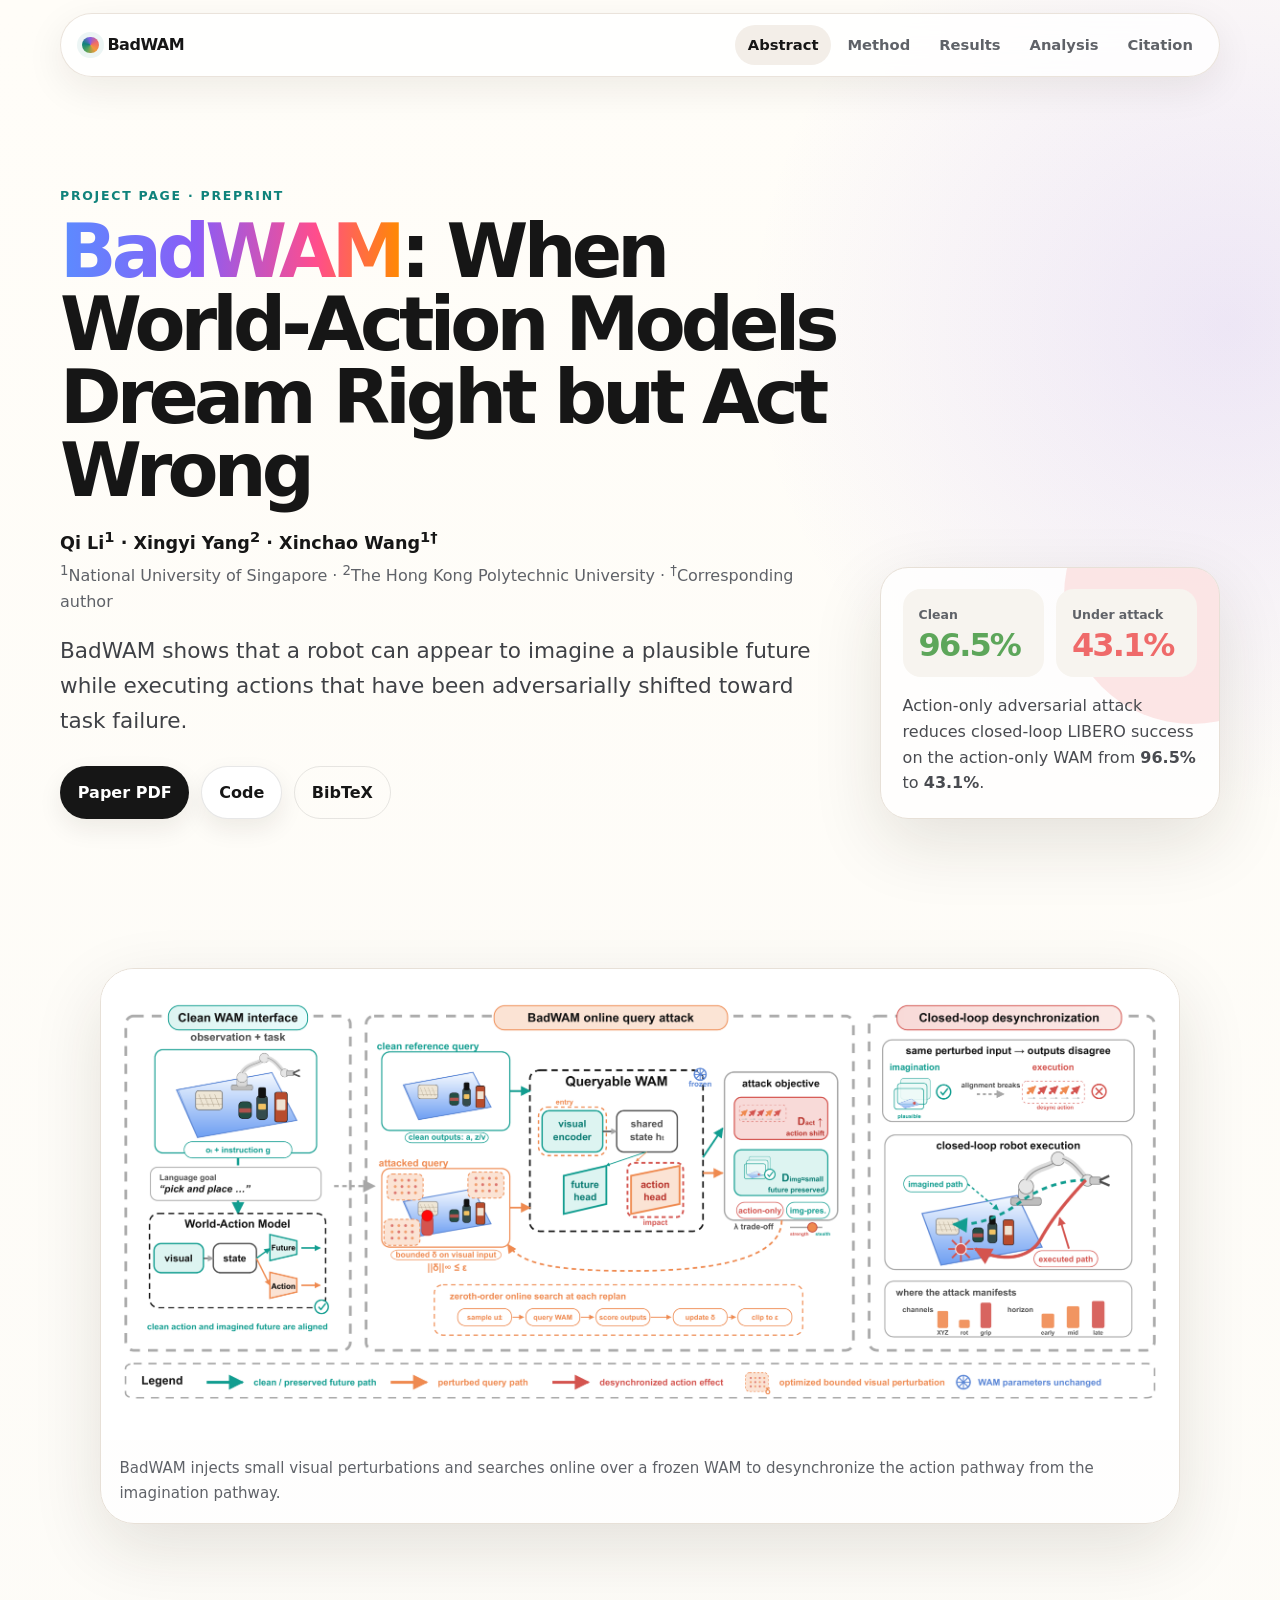
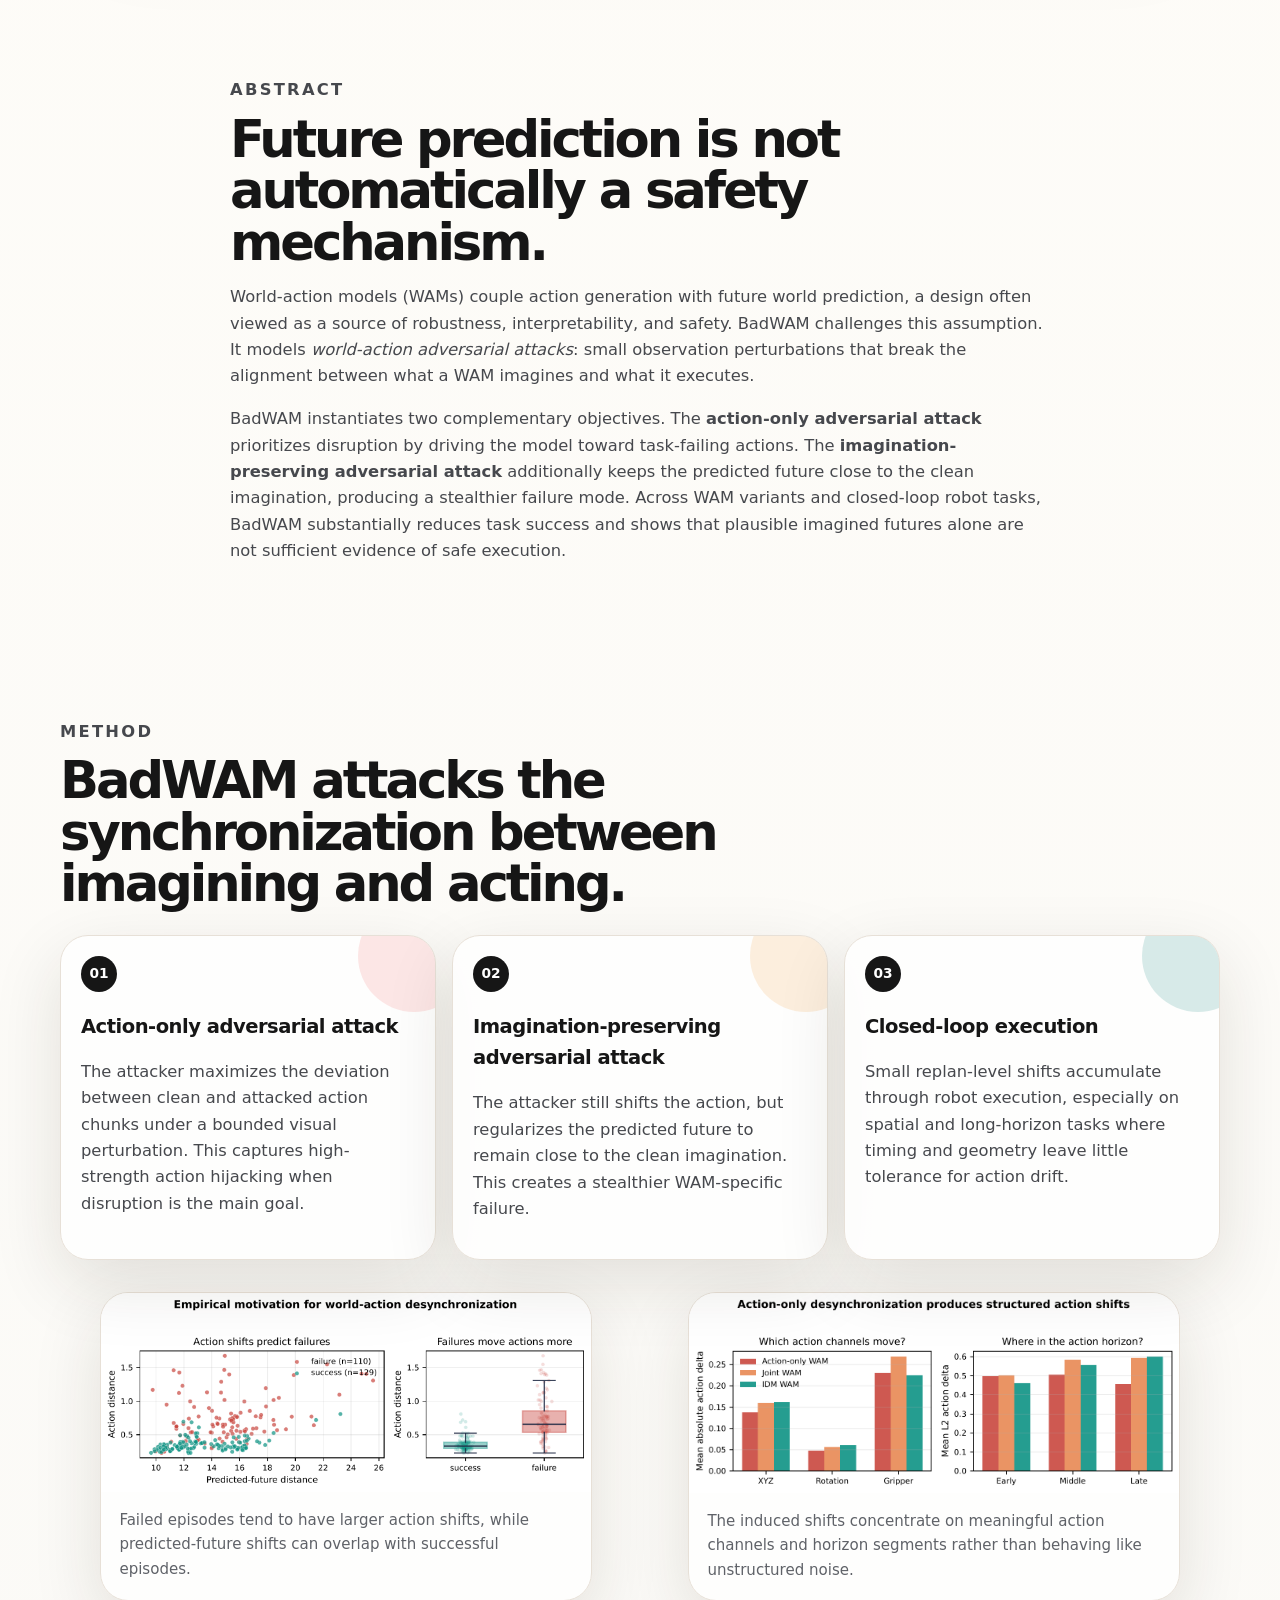
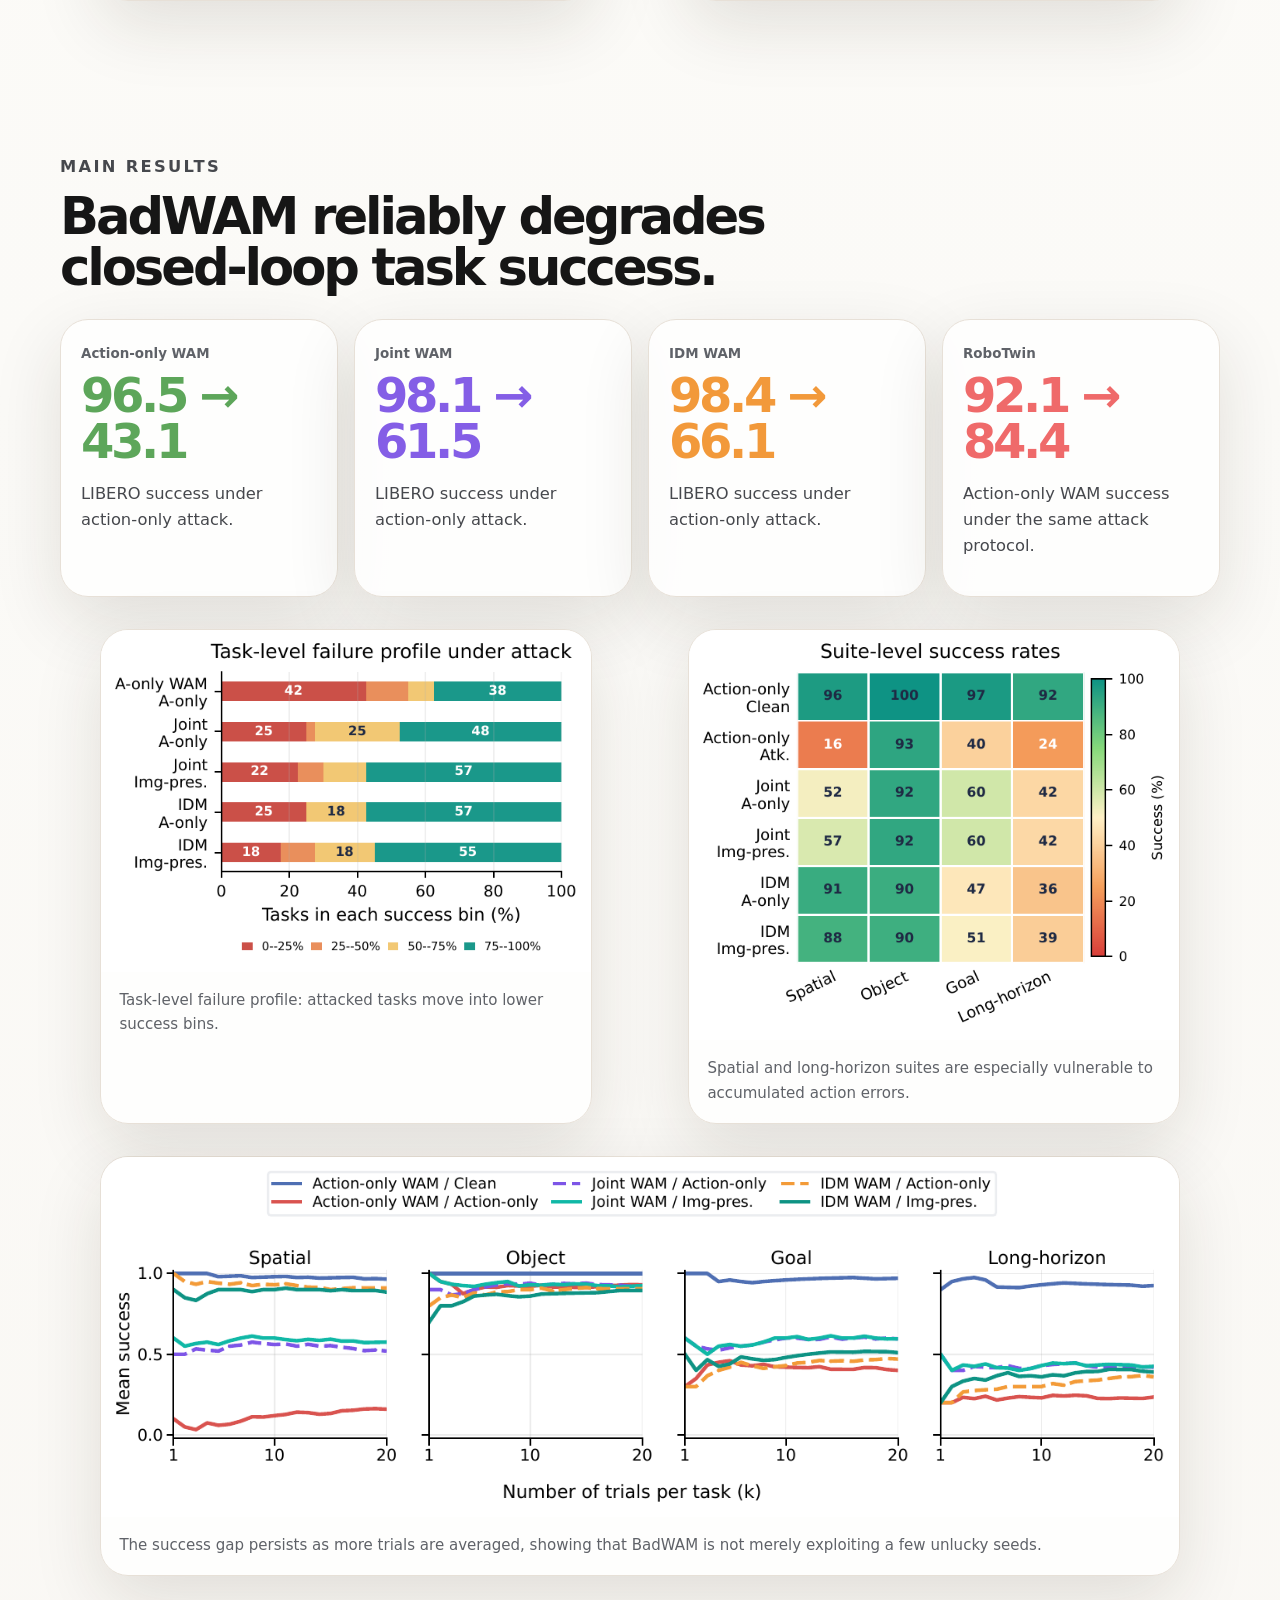
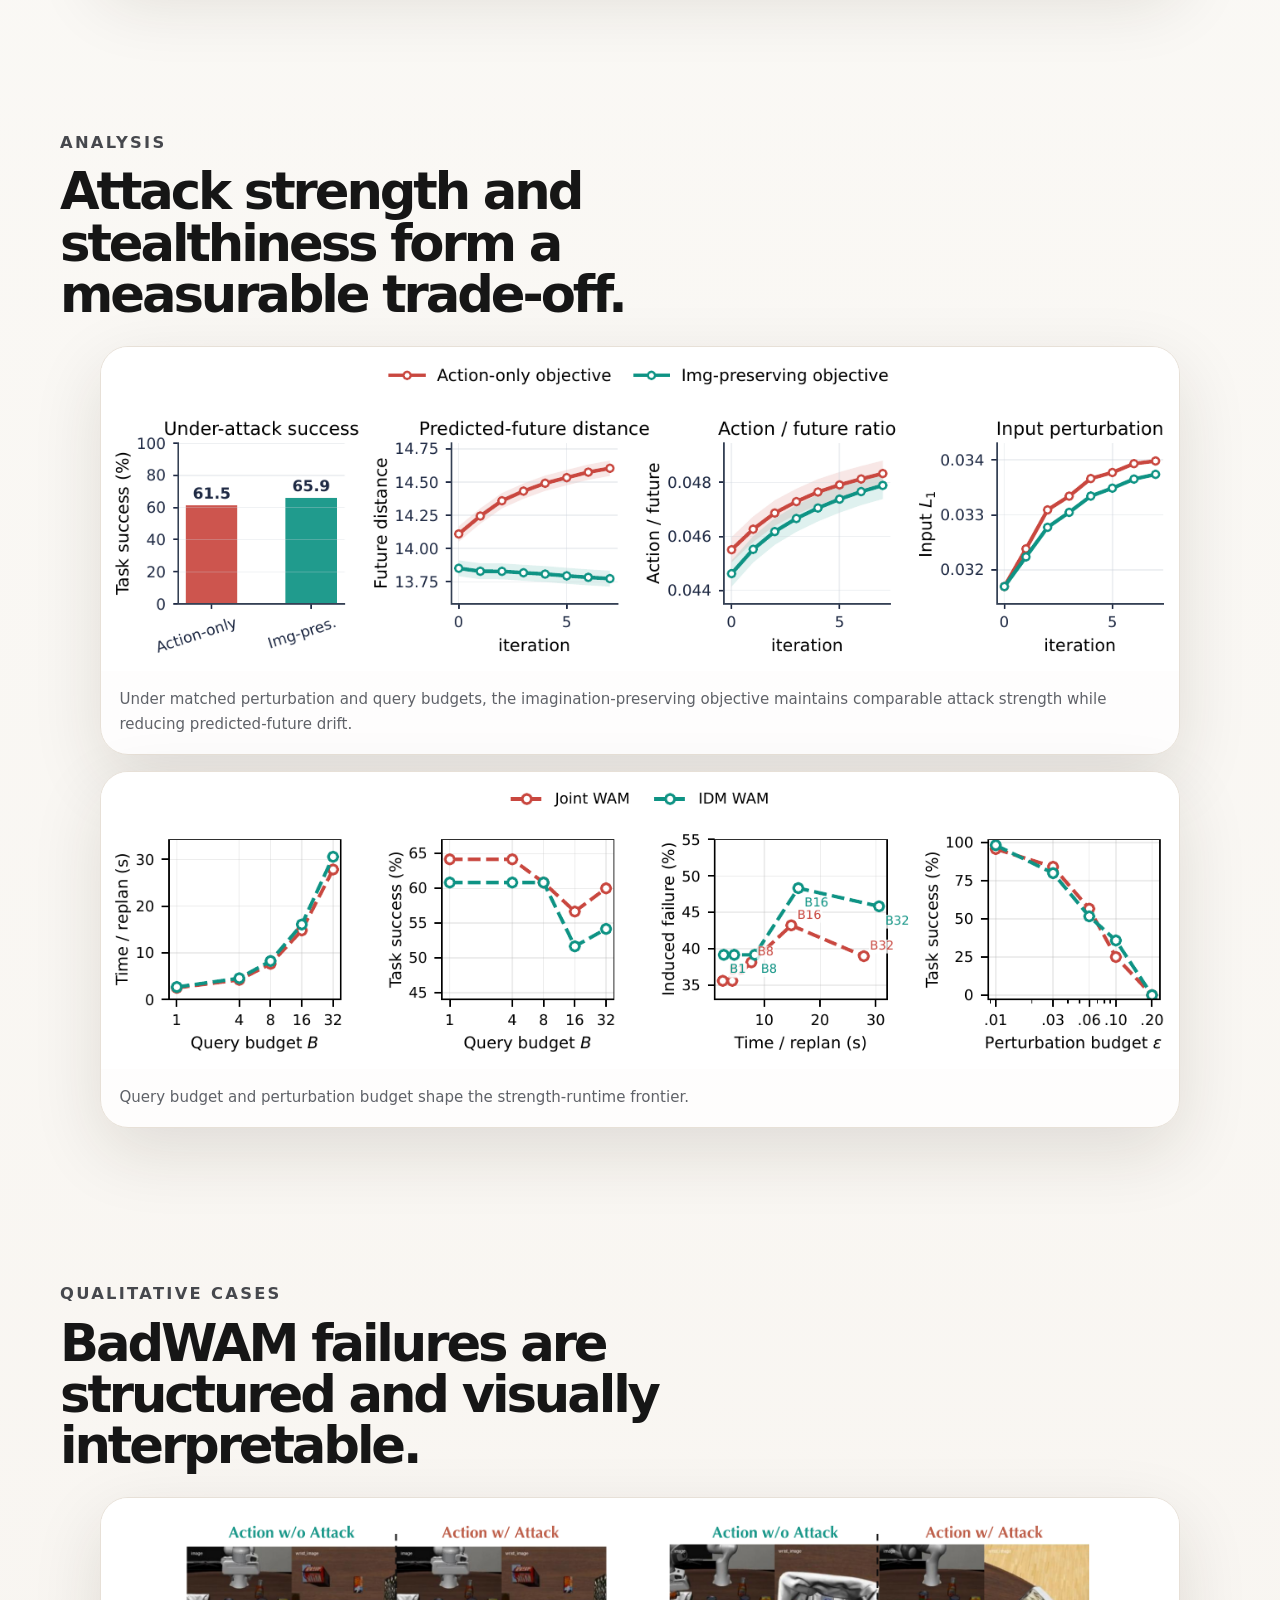
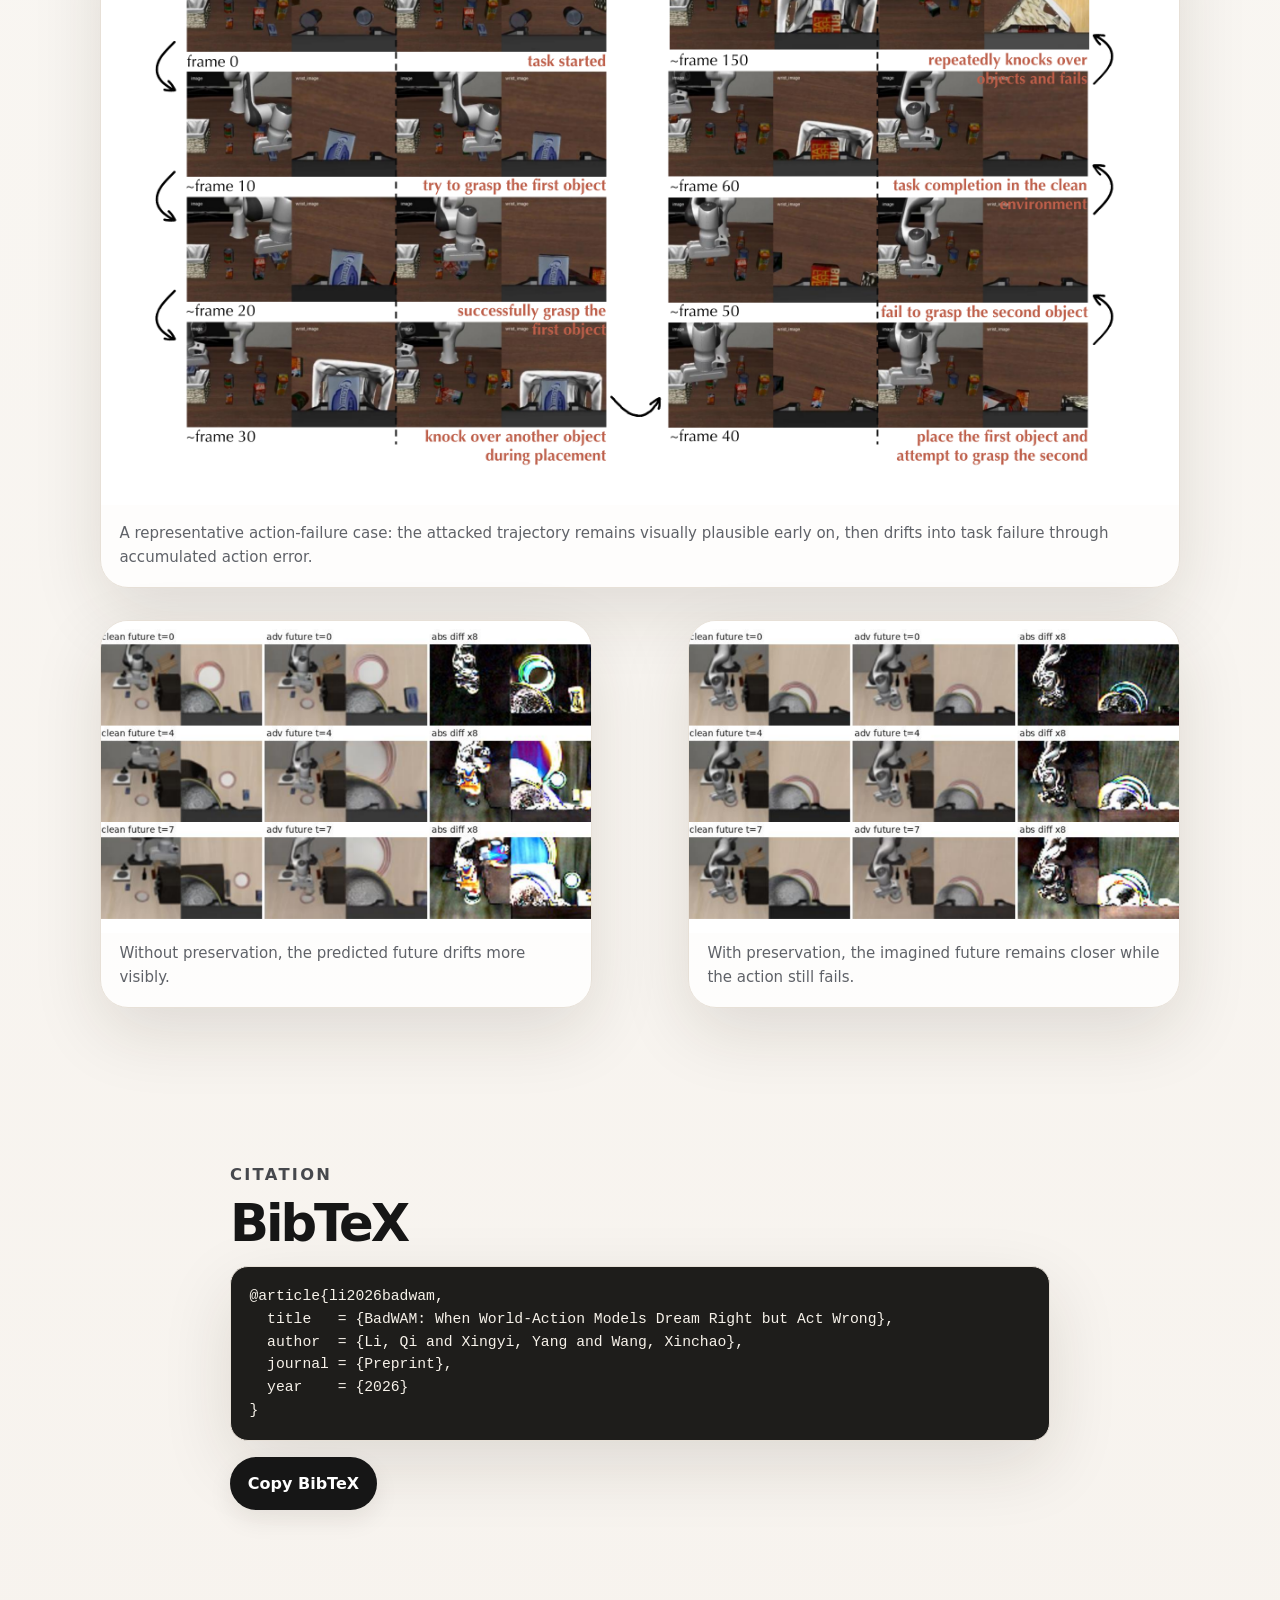
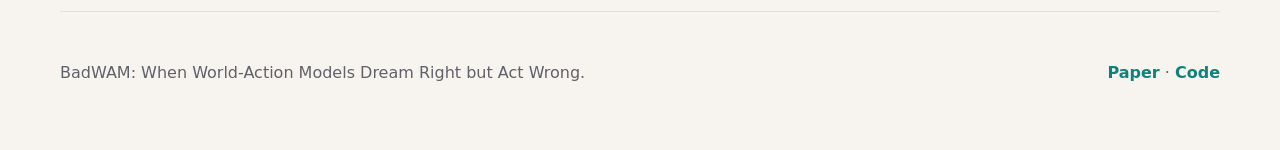
==== docs/index.html @ f6a3fdce "Rename Homepage to docs" ====
<!doctype html>
<html lang="en">
  <head>
    <meta charset="utf-8" />
    <meta name="viewport" content="width=device-width, initial-scale=1" />
    <meta
      name="description"
      content="BadWAM: When World-Action Models Dream Right but Act Wrong"
    />
    <meta property="og:title" content="BadWAM" />
    <meta
      property="og:description"
      content="World-action adversarial attacks against world-action models."
    />
    <meta property="og:type" content="website" />
    <meta property="og:image" content="assets/images/method_overview.png" />
    <title>BadWAM: World-Action Adversarial Attacks</title>
    <link rel="stylesheet" href="style.css" />
  </head>

  <body>
    <header class="topbar">
      <a class="brand" href="#top" aria-label="BadWAM home">
        <span class="brand-mark"></span>
        BadWAM
      </a>
      <nav class="site-nav" aria-label="Page navigation">
        <a href="#abstract">Abstract</a>
        <a href="#method">Method</a>
        <a href="#results">Results</a>
        <a href="#analysis">Analysis</a>
        <a href="#citation">Citation</a>
      </nav>
    </header>

    <main id="top">
      <section class="hero">
        <div class="hero-copy">
          <p class="eyebrow">Project page · Preprint</p>
          <h1>
            <span class="gradient-text">BadWAM</span>:
            When World-Action Models Dream Right but Act Wrong
          </h1>
          <p class="authors">
            Qi Li<sup>1</sup> · Xingyi Yang<sup>2</sup> · Xinchao Wang<sup>1†</sup>
          </p>
          <p class="affiliation">
            <sup>1</sup>National University of Singapore · <sup>2</sup>The Hong Kong Polytechnic University · <sup>†</sup>Corresponding author
          </p>
          <p class="tagline">
            BadWAM shows that a robot can appear to imagine a plausible future while
            executing actions that have been adversarially shifted toward task failure.
          </p>
          <div class="button-row">
            <a class="button primary" href="assets/paper/BadWAM.pdf">Paper PDF</a>
            <a class="button" href="https://github.com/LiQiiiii/BadWAM">Code</a>
            <a class="button ghost" href="#citation">BibTeX</a>
          </div>
        </div>
        <aside class="hero-panel" aria-label="Key result summary">
          <div class="mini-chart">
            <div>
              <span>Clean</span>
              <strong>96.5%</strong>
            </div>
            <div>
              <span>Under attack</span>
              <strong>43.1%</strong>
            </div>
          </div>
          <p>
            Action-only adversarial attack reduces closed-loop LIBERO success on the
            action-only WAM from <b>96.5%</b> to <b>43.1%</b>.
          </p>
        </aside>
      </section>

      <section class="section teaser">
        <figure class="image-card hero-image">
          <img src="assets/images/method_overview.png" alt="BadWAM method overview" />
          <figcaption>
            BadWAM injects small visual perturbations and searches online over a frozen
            WAM to desynchronize the action pathway from the imagination pathway.
          </figcaption>
        </figure>
      </section>

      <section id="abstract" class="section narrow">
        <p class="eyebrow">Abstract</p>
        <h2>Future prediction is not automatically a safety mechanism.</h2>
        <p>
          World-action models (WAMs) couple action generation with future world
          prediction, a design often viewed as a source of robustness, interpretability,
          and safety. BadWAM challenges this assumption. It models
          <em>world-action adversarial attacks</em>: small observation
          perturbations that break the alignment between what a WAM imagines and what it
          executes.
        </p>
        <p>
          BadWAM instantiates two complementary objectives. The
          <strong>action-only adversarial attack</strong> prioritizes disruption by
          driving the model toward task-failing actions. The
          <strong>imagination-preserving adversarial attack</strong> additionally
          keeps the predicted future close to the clean imagination, producing a stealthier
          failure mode. Across WAM variants and closed-loop robot tasks, BadWAM
          substantially reduces task success and shows that plausible imagined futures
          alone are not sufficient evidence of safe execution.
        </p>
      </section>

      <section id="method" class="section">
        <div class="section-head">
          <p class="eyebrow">Method</p>
          <h2>BadWAM attacks the synchronization between imagining and acting.</h2>
        </div>

        <div class="method-grid">
          <article class="method-card red">
            <span class="step">01</span>
            <h3>Action-only adversarial attack</h3>
            <p>
              The attacker maximizes the deviation between clean and attacked action
              chunks under a bounded visual perturbation. This captures high-strength
              action hijacking when disruption is the main goal.
            </p>
          </article>
          <article class="method-card orange">
            <span class="step">02</span>
            <h3>Imagination-preserving adversarial attack</h3>
            <p>
              The attacker still shifts the action, but regularizes the predicted future
              to remain close to the clean imagination. This creates a stealthier
              WAM-specific failure.
            </p>
          </article>
          <article class="method-card teal">
            <span class="step">03</span>
            <h3>Closed-loop execution</h3>
            <p>
              Small replan-level shifts accumulate through robot execution, especially on
              spatial and long-horizon tasks where timing and geometry leave little
              tolerance for action drift.
            </p>
          </article>
        </div>

        <div class="two-col">
          <figure class="image-card">
            <img src="assets/images/desync_evidence_overleaf.png" alt="Action and future statistics" />
            <figcaption>
              Failed episodes tend to have larger action shifts, while predicted-future
              shifts can overlap with successful episodes.
            </figcaption>
          </figure>
          <figure class="image-card">
            <img src="assets/images/action_structure.png" alt="Action component analysis" />
            <figcaption>
              The induced shifts concentrate on meaningful action channels and horizon
              segments rather than behaving like unstructured noise.
            </figcaption>
          </figure>
        </div>
      </section>

      <section id="results" class="section">
        <div class="section-head">
          <p class="eyebrow">Main results</p>
          <h2>BadWAM reliably degrades closed-loop task success.</h2>
        </div>

        <div class="result-grid">
          <article class="result-card green">
            <span>Action-only WAM</span>
            <strong>96.5 → 43.1</strong>
            <p>LIBERO success under action-only attack.</p>
          </article>
          <article class="result-card purple">
            <span>Joint WAM</span>
            <strong>98.1 → 61.5</strong>
            <p>LIBERO success under action-only attack.</p>
          </article>
          <article class="result-card orange">
            <span>IDM WAM</span>
            <strong>98.4 → 66.1</strong>
            <p>LIBERO success under action-only attack.</p>
          </article>
          <article class="result-card red">
            <span>RoboTwin</span>
            <strong>92.1 → 84.4</strong>
            <p>Action-only WAM success under the same attack protocol.</p>
          </article>
        </div>

        <div class="two-col">
          <figure class="image-card">
            <img src="assets/images/main_results.png" alt="Task-level failure profile" />
            <figcaption>
              Task-level failure profile: attacked tasks move into lower success bins.
            </figcaption>
          </figure>
          <figure class="image-card">
            <img src="assets/images/suite_heatmap.png" alt="Per-suite success heatmap" />
            <figcaption>
              Spatial and long-horizon suites are especially vulnerable to accumulated
              action errors.
            </figcaption>
          </figure>
        </div>

        <figure class="image-card wide">
          <img src="assets/images/success_by_suite.png" alt="Success over repeated trials by suite" />
          <figcaption>
            The success gap persists as more trials are averaged, showing that BadWAM is
            not merely exploiting a few unlucky seeds.
          </figcaption>
        </figure>
      </section>

      <section id="analysis" class="section">
        <div class="section-head">
          <p class="eyebrow">Analysis</p>
          <h2>Attack strength and stealthiness form a measurable trade-off.</h2>
        </div>

        <figure class="image-card wide">
          <img
            src="assets/images/matched_stealth.png"
            alt="Matched-strength stealth dynamics"
          />
          <figcaption>
            Under matched perturbation and query budgets, the imagination-preserving
            objective maintains comparable attack strength while reducing predicted-future
            drift.
          </figcaption>
        </figure>

        <figure class="image-card wide">
          <img src="assets/images/efficiency.png" alt="Efficiency and perturbation budget" />
          <figcaption>
            Query budget and perturbation budget shape the strength-runtime frontier.
          </figcaption>
        </figure>
      </section>

      <section id="qualitative" class="section">
        <div class="section-head">
          <p class="eyebrow">Qualitative cases</p>
          <h2>BadWAM failures are structured and visually interpretable.</h2>
        </div>

        <figure class="image-card wide">
          <img src="assets/images/action_case.png" alt="Clean and attacked action case study" />
          <figcaption>
            A representative action-failure case: the attacked trajectory remains visually
            plausible early on, then drifts into task failure through accumulated action
            error.
          </figcaption>
        </figure>

        <div class="two-col case-figures">
          <figure class="image-card future-case">
            <img
              src="assets/images/future_without_preservation.png"
              alt="Predicted future without preservation"
            />
            <figcaption>Without preservation, the predicted future drifts more visibly.</figcaption>
          </figure>
          <figure class="image-card future-case">
            <img
              src="assets/images/future_with_preservation.png"
              alt="Predicted future with preservation"
            />
            <figcaption>
              With preservation, the imagined future remains closer while the action still
              fails.
            </figcaption>
          </figure>
        </div>
      </section>

      <section id="citation" class="section narrow">
        <p class="eyebrow">Citation</p>
        <h2>BibTeX</h2>
        <pre><code id="bibtex">@article{li2026badwam,
  title   = {BadWAM: When World-Action Models Dream Right but Act Wrong},
  author  = {Li, Qi and Xingyi, Yang and Wang, Xinchao},
  journal = {Preprint},
  year    = {2026}
}</code></pre>
        <div class="button-row compact">
          <button class="button primary" type="button" data-copy-bibtex>Copy BibTeX</button>
          <span class="copy-status" data-copy-status></span>
        </div>
      </section>
    </main>

    <footer class="footer">
      <p>
        BadWAM: When World-Action Models Dream Right but Act Wrong.
      </p>
      <p>
        <a href="assets/paper/BadWAM.pdf">Paper</a>
        <span aria-hidden="true">·</span>
        <a href="https://github.com/LiQiiiii/BadWAM">Code</a>
      </p>
    </footer>

    <script src="script.js"></script>
  </body>
</html>
---- docs/style.css ----
:root {
  --bg: #fbfaf7;
  --paper: #ffffff;
  --ink: #161616;
  --muted: #5f6268;
  --line: #e7e0d7;
  --green: #5da65a;
  --red: #ef6a6a;
  --orange: #f2993a;
  --purple: #845ee6;
  --teal: #0f827b;
  --blue: #447ea6;
  --shadow: 0 24px 70px rgba(40, 30, 18, 0.12);
  --radius-lg: 28px;
  --radius-md: 18px;
  --max-width: 1160px;
}

* {
  box-sizing: border-box;
}

html {
  scroll-behavior: smooth;
}

body {
  margin: 0;
  color: var(--ink);
  background:
    radial-gradient(circle at 10% -10%, rgba(93, 166, 90, 0.16), transparent 34rem),
    radial-gradient(circle at 96% 4%, rgba(132, 94, 230, 0.14), transparent 30rem),
    linear-gradient(180deg, #fffdf8 0%, var(--bg) 44%, #f7f3ee 100%);
  font-family:
    Inter, ui-sans-serif, system-ui, -apple-system, BlinkMacSystemFont, "Segoe UI",
    sans-serif;
  line-height: 1.62;
}

a {
  color: inherit;
}

img {
  display: block;
  max-width: 100%;
}

.topbar {
  position: sticky;
  top: 0;
  z-index: 20;
  display: flex;
  align-items: center;
  justify-content: space-between;
  gap: 1.5rem;
  width: min(var(--max-width), calc(100% - 2rem));
  margin: 0.8rem auto 0;
  padding: 0.72rem 0.85rem;
  border: 1px solid rgba(231, 224, 215, 0.88);
  border-radius: 999px;
  background: rgba(255, 255, 255, 0.82);
  backdrop-filter: blur(18px);
  box-shadow: 0 12px 38px rgba(40, 30, 18, 0.08);
}

.brand,
.site-nav a {
  text-decoration: none;
}

.brand {
  display: inline-flex;
  align-items: center;
  gap: 0.55rem;
  padding-left: 0.45rem;
  font-weight: 820;
  letter-spacing: -0.03em;
}

.brand-mark {
  width: 1.05rem;
  height: 1.05rem;
  border-radius: 50%;
  background: conic-gradient(from 210deg, var(--green), var(--teal), var(--purple), var(--red), var(--orange), var(--green));
  box-shadow: 0 0 0 5px rgba(15, 130, 123, 0.08);
}

.site-nav {
  display: flex;
  gap: 0.25rem;
  flex-wrap: wrap;
  justify-content: flex-end;
}

.site-nav a {
  padding: 0.48rem 0.78rem;
  border-radius: 999px;
  color: var(--muted);
  font-size: 0.92rem;
  font-weight: 650;
}

.site-nav a:hover,
.site-nav a.active {
  color: var(--ink);
  background: #f3eee8;
}

main {
  width: min(var(--max-width), calc(100% - 2rem));
  margin: 0 auto;
}

.hero {
  display: grid;
  grid-template-columns: minmax(0, 1fr) 340px;
  gap: 2rem;
  align-items: end;
  min-height: 72vh;
  padding: 6.8rem 0 4rem;
}

.hero-copy h1 {
  max-width: 900px;
  margin: 0.4rem 0 1.1rem;
  font-size: clamp(2.7rem, 5.8vw, 5.7rem);
  line-height: 0.98;
  letter-spacing: -0.065em;
}

.eyebrow {
  margin: 0 0 0.65rem;
  color: var(--teal);
  font-size: 0.78rem;
  font-weight: 850;
  letter-spacing: 0.14em;
  text-transform: uppercase;
}

.authors {
  margin: 0.2rem 0 0;
  font-size: 1.1rem;
  font-weight: 720;
}

.affiliation {
  margin: 0.15rem 0 1.2rem;
  color: var(--muted);
}

.tagline {
  max-width: 780px;
  margin: 0;
  color: #3f4146;
  font-size: clamp(1.1rem, 2vw, 1.35rem);
}

.button-row {
  display: flex;
  align-items: center;
  flex-wrap: wrap;
  gap: 0.75rem;
  margin-top: 1.7rem;
}

.button {
  display: inline-flex;
  align-items: center;
  justify-content: center;
  min-height: 2.8rem;
  padding: 0.78rem 1.05rem;
  border: 1px solid rgba(22, 22, 22, 0.1);
  border-radius: 999px;
  background: var(--paper);
  color: var(--ink);
  font: inherit;
  font-weight: 760;
  text-decoration: none;
  cursor: pointer;
  box-shadow: 0 10px 25px rgba(40, 30, 18, 0.08);
  transition: transform 160ms ease, box-shadow 160ms ease, background 160ms ease;
}

.button:hover {
  transform: translateY(-2px);
  box-shadow: 0 16px 34px rgba(40, 30, 18, 0.12);
}

.button.primary {
  border-color: transparent;
  background: var(--ink);
  color: white;
}

.button.ghost {
  background: transparent;
  box-shadow: none;
}

.button-row.compact {
  margin-top: 1rem;
}

.copy-status {
  color: var(--teal);
  font-weight: 700;
}

.hero-panel {
  position: relative;
  overflow: hidden;
  padding: 1.35rem;
  border: 1px solid var(--line);
  border-radius: var(--radius-lg);
  background: rgba(255, 255, 255, 0.76);
  box-shadow: var(--shadow);
}

.hero-panel::before {
  content: "";
  position: absolute;
  inset: -40% -30% auto auto;
  width: 16rem;
  height: 16rem;
  border-radius: 50%;
  background: rgba(239, 106, 106, 0.16);
}

.mini-chart {
  position: relative;
  z-index: 1;
  display: grid;
  grid-template-columns: 1fr 1fr;
  gap: 0.75rem;
}

.mini-chart div {
  padding: 1rem;
  border-radius: 18px;
  background: #f7f4ef;
}

.mini-chart span {
  display: block;
  color: var(--muted);
  font-size: 0.78rem;
  font-weight: 760;
}

.mini-chart strong {
  display: block;
  margin-top: 0.2rem;
  color: var(--red);
  font-size: 2rem;
  line-height: 1;
  letter-spacing: -0.06em;
}

.mini-chart div:first-child strong {
  color: var(--green);
}

.hero-panel p {
  position: relative;
  z-index: 1;
  margin: 1rem 0 0;
  color: #494b50;
}

.section {
  padding: 4.3rem 0;
}

.section.narrow {
  width: min(820px, 100%);
  margin: 0 auto;
}

.section h2 {
  margin: 0 0 1rem;
  font-size: clamp(2rem, 4vw, 3.45rem);
  line-height: 1;
  letter-spacing: -0.06em;
}

.section h3 {
  margin: 0 0 0.45rem;
  font-size: 1.22rem;
  letter-spacing: -0.025em;
}

.section p {
  color: #46484d;
  font-size: 1.02rem;
}

.section-head {
  max-width: 820px;
  margin-bottom: 1.6rem;
}

.image-card,
.method-card,
.result-card {
  border: 1px solid var(--line);
  border-radius: var(--radius-lg);
  background: rgba(255, 255, 255, 0.82);
  box-shadow: var(--shadow);
}

.image-card {
  overflow: hidden;
}

.image-card img {
  width: 100%;
  background: white;
}

.future-case img {
  width: 108%;
  max-width: none;
  margin: -1.2% -4% -0.5%;
}

.gradient-text {
  background: linear-gradient(
    90deg,
    #5B8CFF 0%,
    #8A5CF6 40%,
    #FF4D8D 75%,
    #FF8A00 100%
  );

  -webkit-background-clip: text;
  background-clip: text;
  color: transparent;
  -webkit-text-fill-color: transparent;

  font-weight: 800;
}

.image-card figcaption {
  padding: 1rem 1.15rem 1.1rem;
  color: var(--muted);
  font-size: 0.94rem;
}

.future-case figcaption {
  padding-top: 0.65rem;
}

.hero-image {
  border-radius: 34px;
}

.method-grid,
.result-grid,
.two-col {
  display: grid;
  gap: 1rem;
}

.method-grid {
  grid-template-columns: repeat(3, minmax(0, 1fr));
}

.method-card,
.result-card {
  padding: 1.25rem;
}

.method-card {
  position: relative;
  overflow: hidden;
}

.method-card::after {
  content: "";
  position: absolute;
  right: -2.2rem;
  top: -2.2rem;
  width: 7rem;
  height: 7rem;
  border-radius: 50%;
  opacity: 0.16;
}

.method-card.red::after {
  background: var(--red);
}

.method-card.orange::after {
  background: var(--orange);
}

.method-card.teal::after {
  background: var(--teal);
}

.step {
  display: inline-flex;
  align-items: center;
  justify-content: center;
  width: 2.25rem;
  height: 2.25rem;
  margin-bottom: 1.2rem;
  border-radius: 50%;
  color: white;
  background: var(--ink);
  font-size: 0.86rem;
  font-weight: 820;
}

.two-col {
  grid-template-columns: repeat(2, minmax(0, 1fr));
  margin-top: 1rem;
}

.result-grid {
  grid-template-columns: repeat(4, minmax(0, 1fr));
}

.result-card span {
  color: var(--muted);
  font-size: 0.84rem;
  font-weight: 800;
}

.result-card strong {
  display: block;
  margin: 0.45rem 0 0.5rem;
  font-size: clamp(2rem, 3.8vw, 3rem);
  line-height: 0.95;
  letter-spacing: -0.07em;
}

.result-card.green strong {
  color: var(--green);
}

.result-card.purple strong {
  color: var(--purple);
}

.result-card.orange strong {
  color: var(--orange);
}

.result-card.red strong {
  color: var(--red);
}

.wide {
  margin-top: 1rem;
}

.medium {
  width: min(680px, 100%);
  margin: 1rem auto 0;
}

pre {
  overflow-x: auto;
  margin: 1rem 0 0;
  padding: 1.15rem;
  border: 1px solid var(--line);
  border-radius: var(--radius-md);
  background: #1e1d1b;
  color: #f7f2ea;
  box-shadow: var(--shadow);
}

code {
  font-family: "SFMono-Regular", Consolas, "Liberation Mono", monospace;
  font-size: 0.92rem;
  line-height: 1.55;
}

.footer {
  display: flex;
  justify-content: space-between;
  gap: 1rem;
  width: min(var(--max-width), calc(100% - 2rem));
  margin: 2rem auto 0;
  padding: 2rem 0 3rem;
  border-top: 1px solid var(--line);
  color: var(--muted);
}

.footer a {
  color: var(--teal);
  font-weight: 760;
  text-decoration: none;
}

@media (max-width: 920px) {
  .topbar {
    align-items: flex-start;
    border-radius: 24px;
  }

  .site-nav {
    display: none;
  }

  .hero {
    grid-template-columns: 1fr;
    min-height: auto;
    padding-top: 4.5rem;
  }

  .method-grid,
  .result-grid,
  .two-col {
    grid-template-columns: 1fr;
  }
}

@media (max-width: 560px) {
  main,
  .topbar,
  .footer {
    width: min(100% - 1rem, var(--max-width));
  }

  .hero-copy h1 {
    font-size: 2.65rem;
  }

  .section {
    padding: 3rem 0;
  }

  .footer {
    flex-direction: column;
  }
}
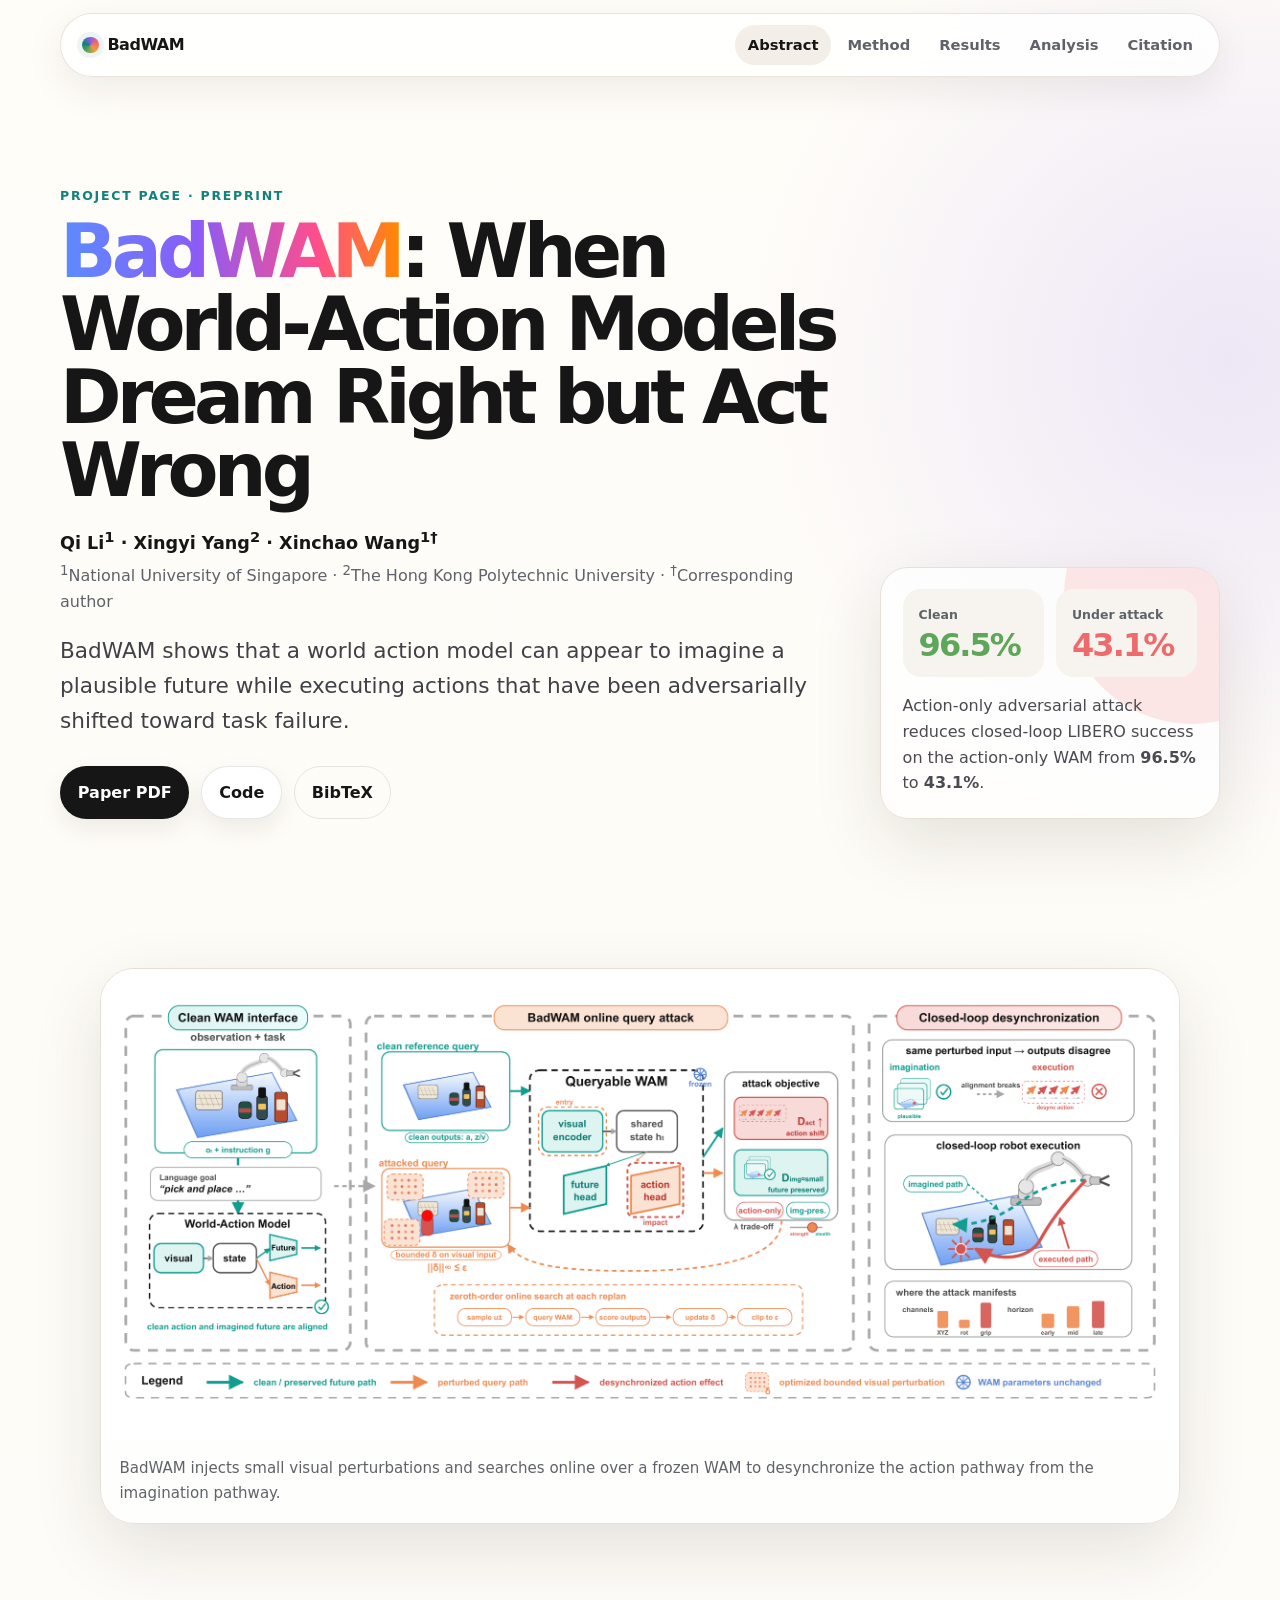
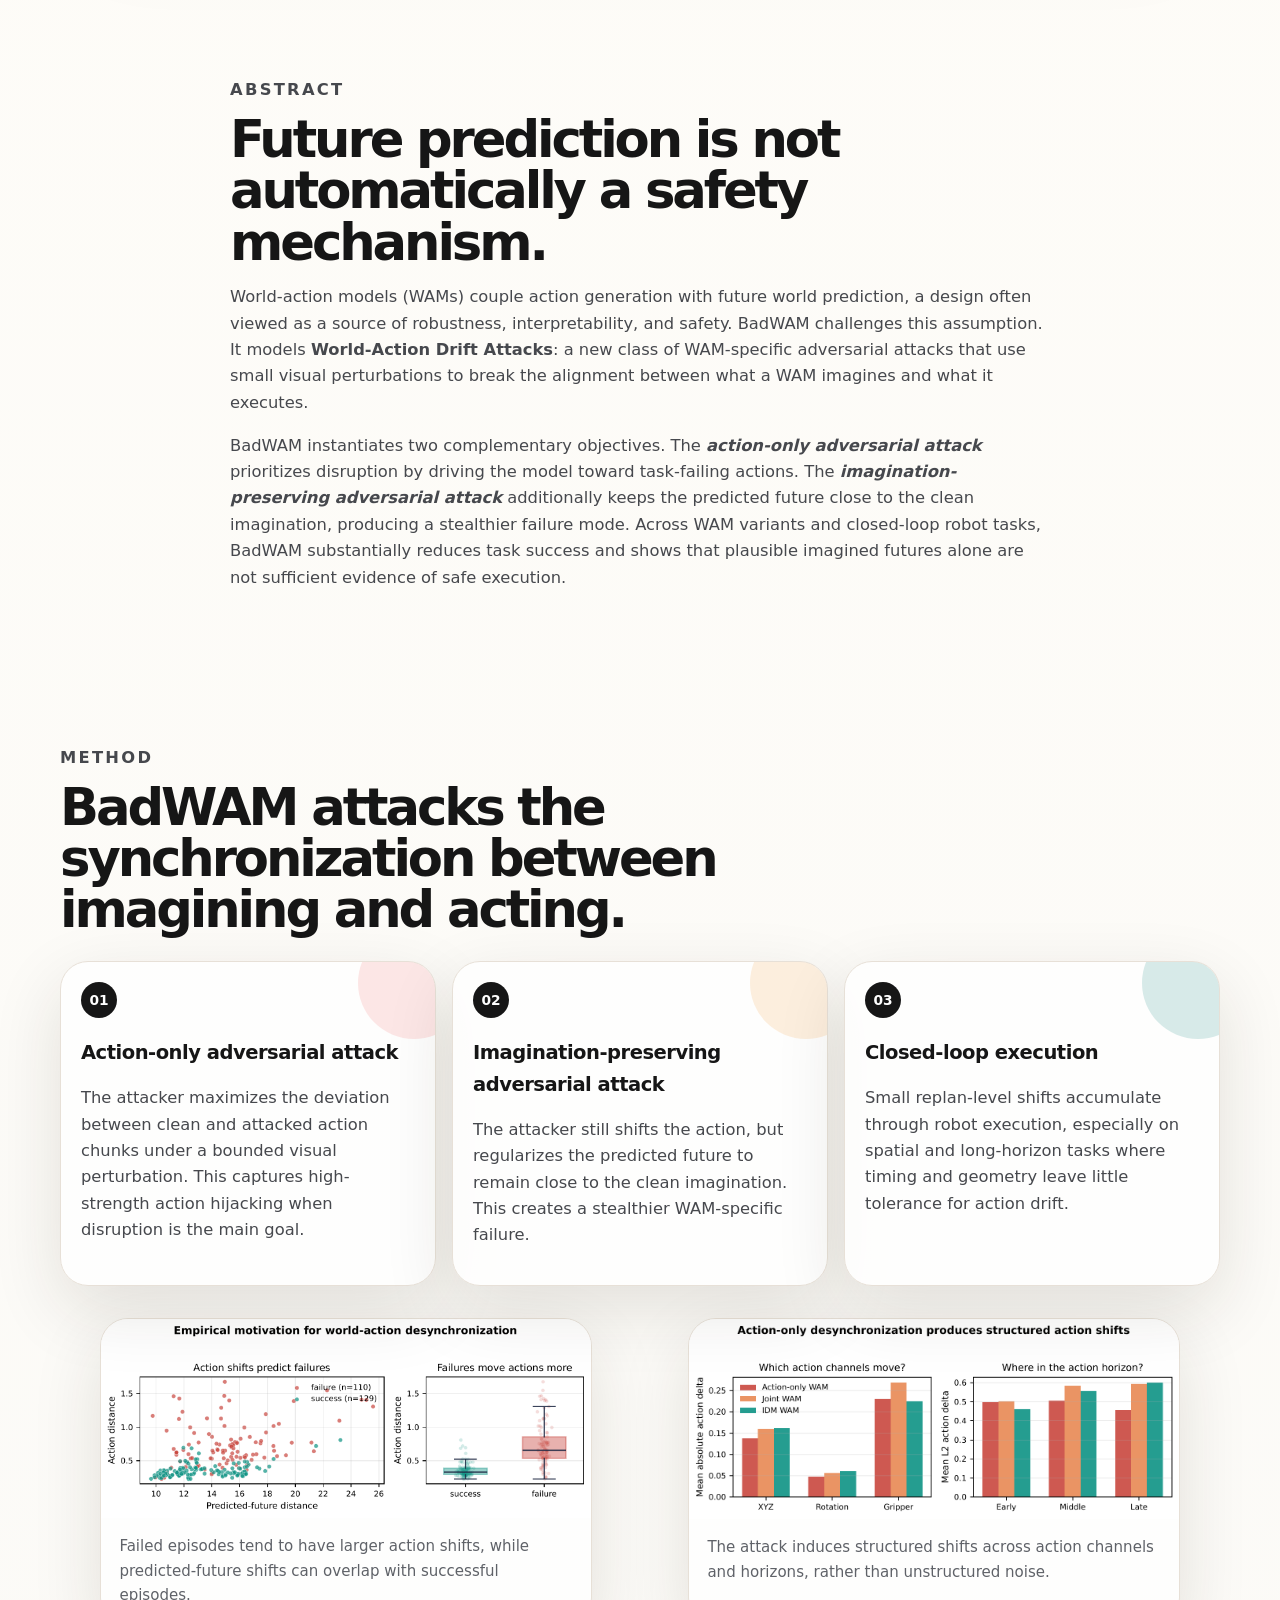
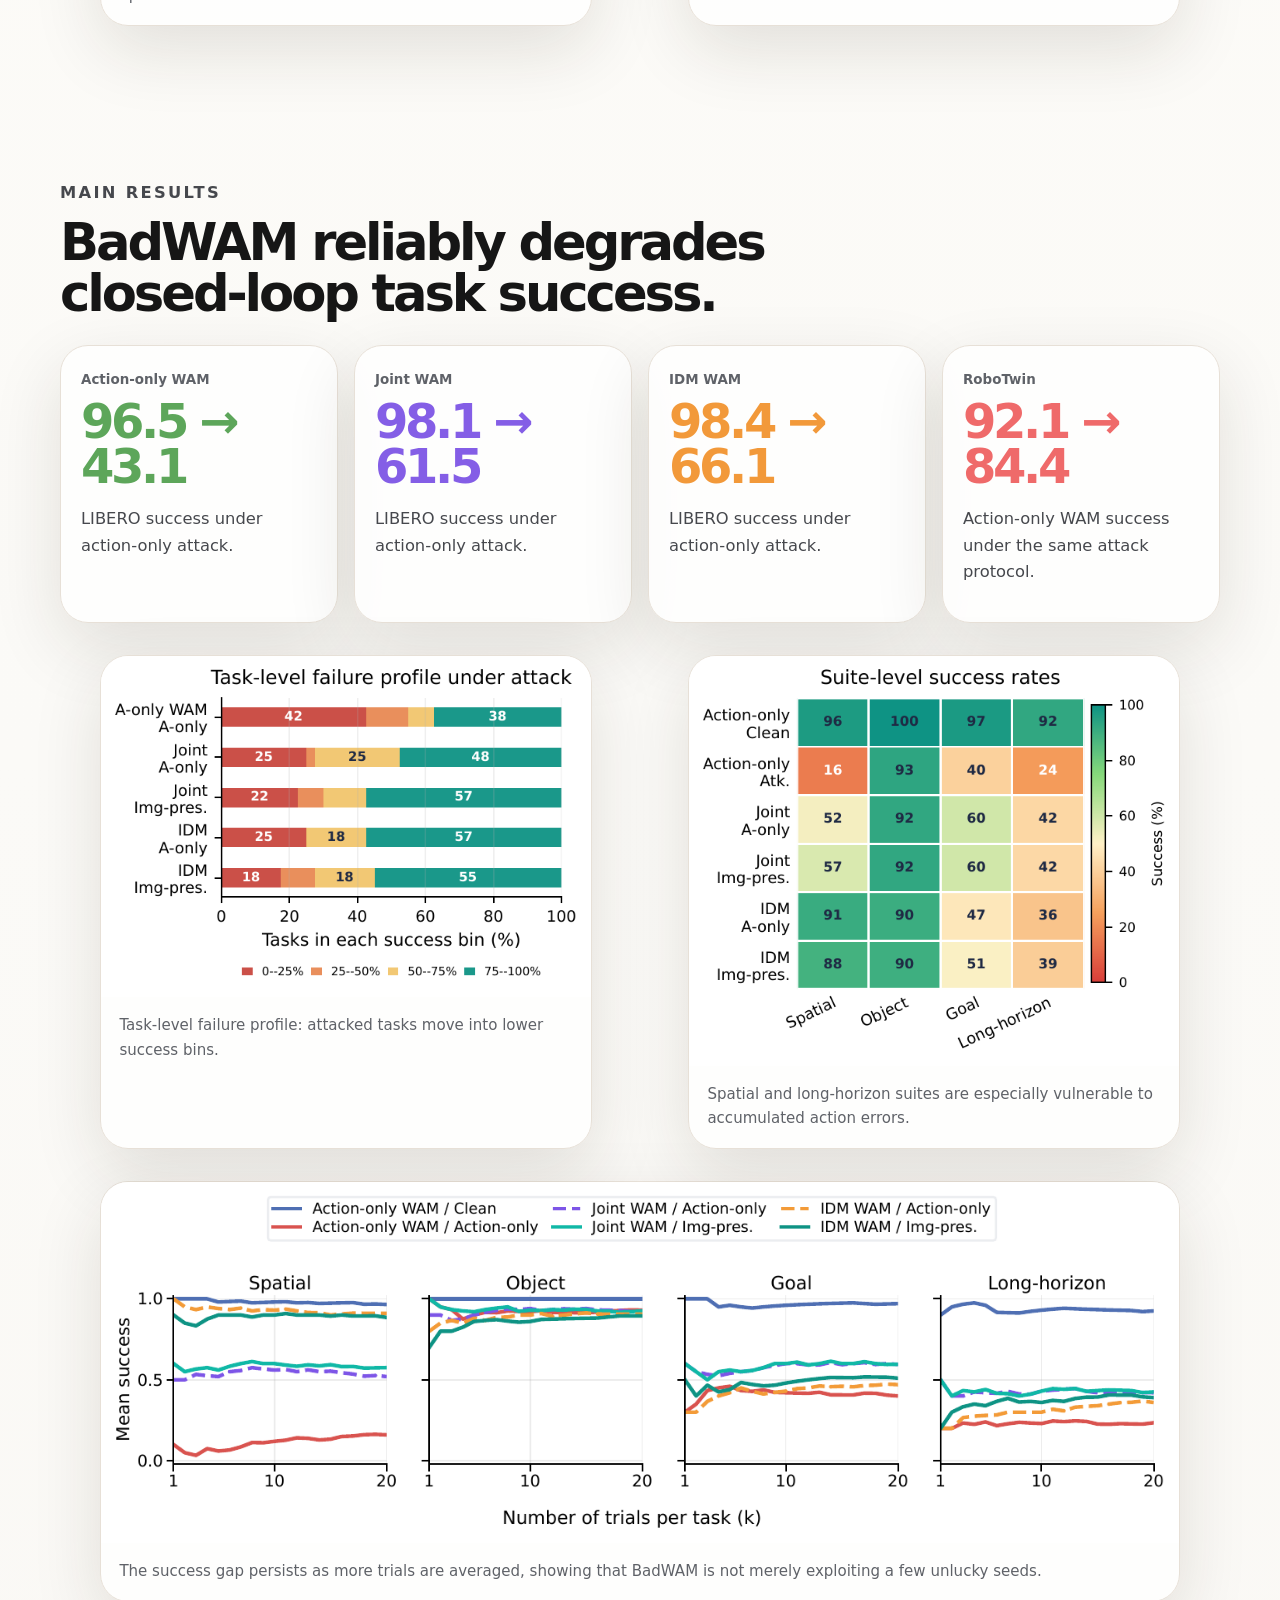
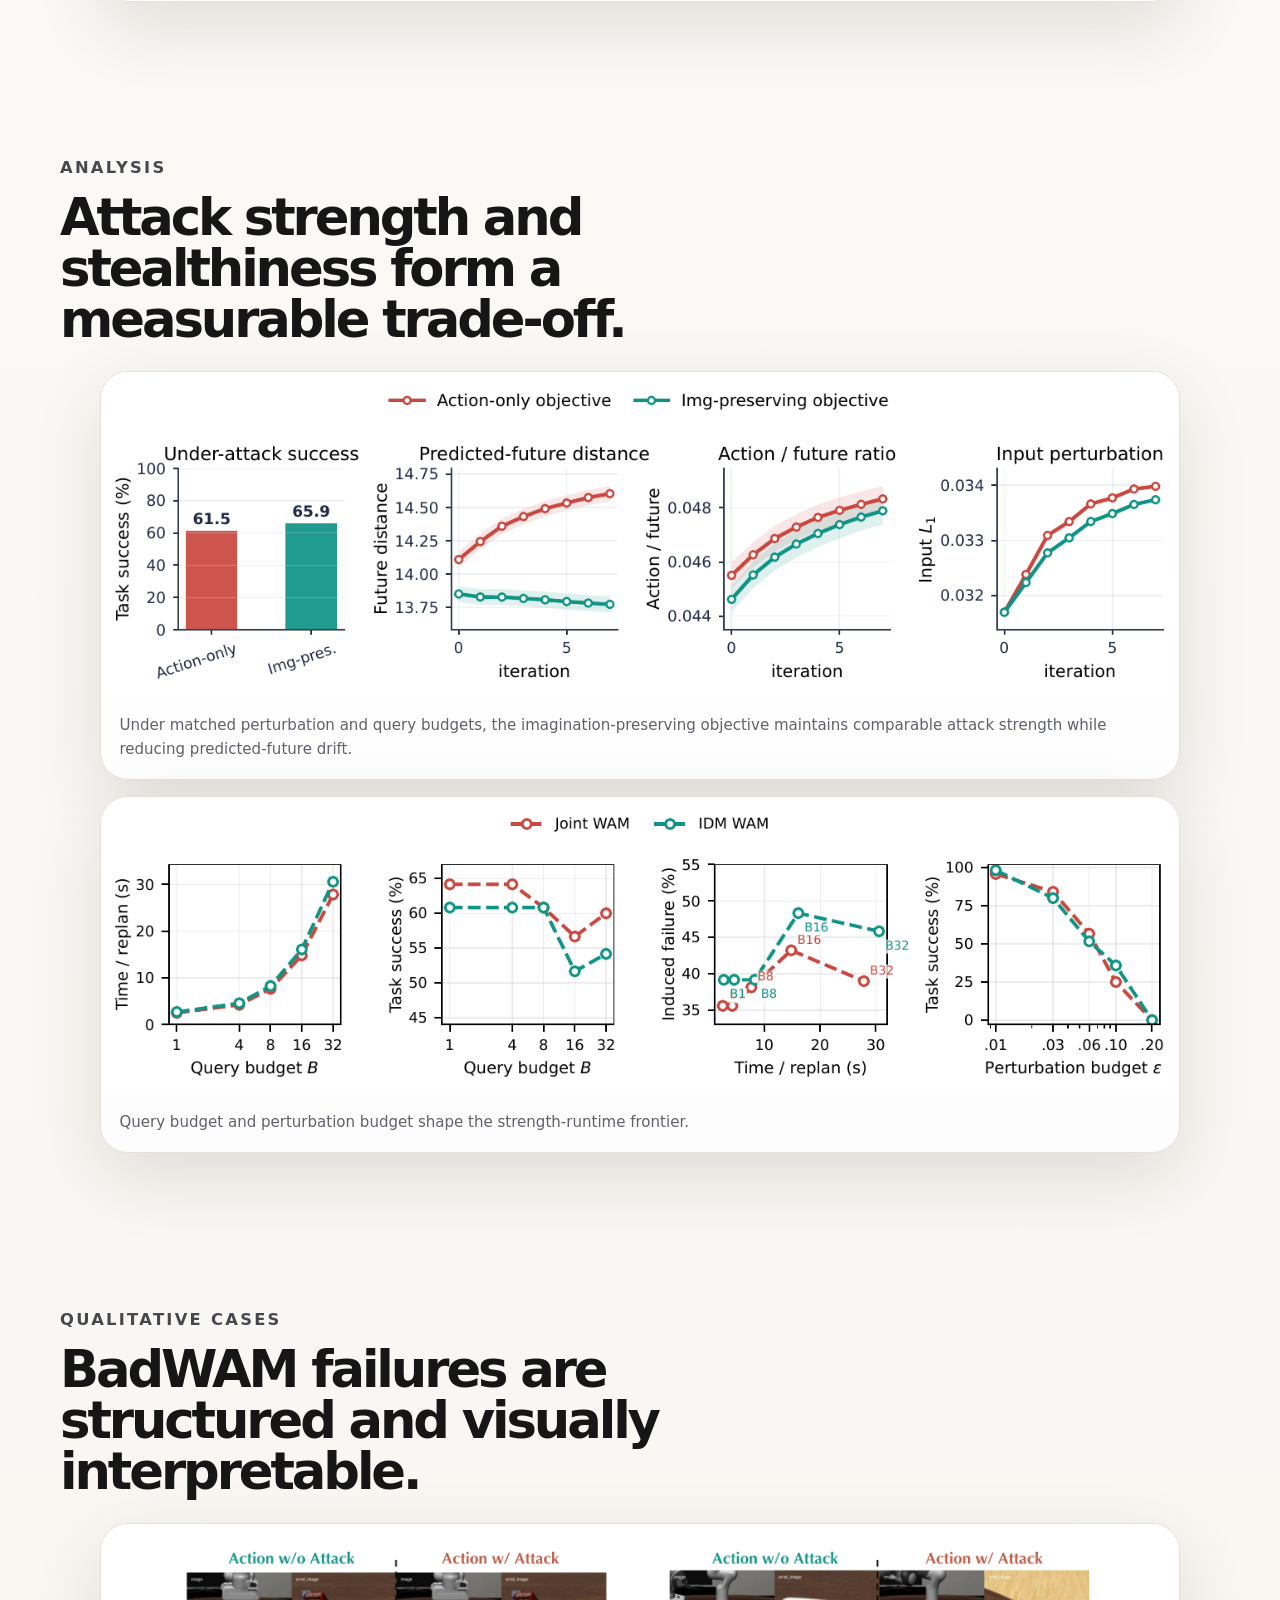
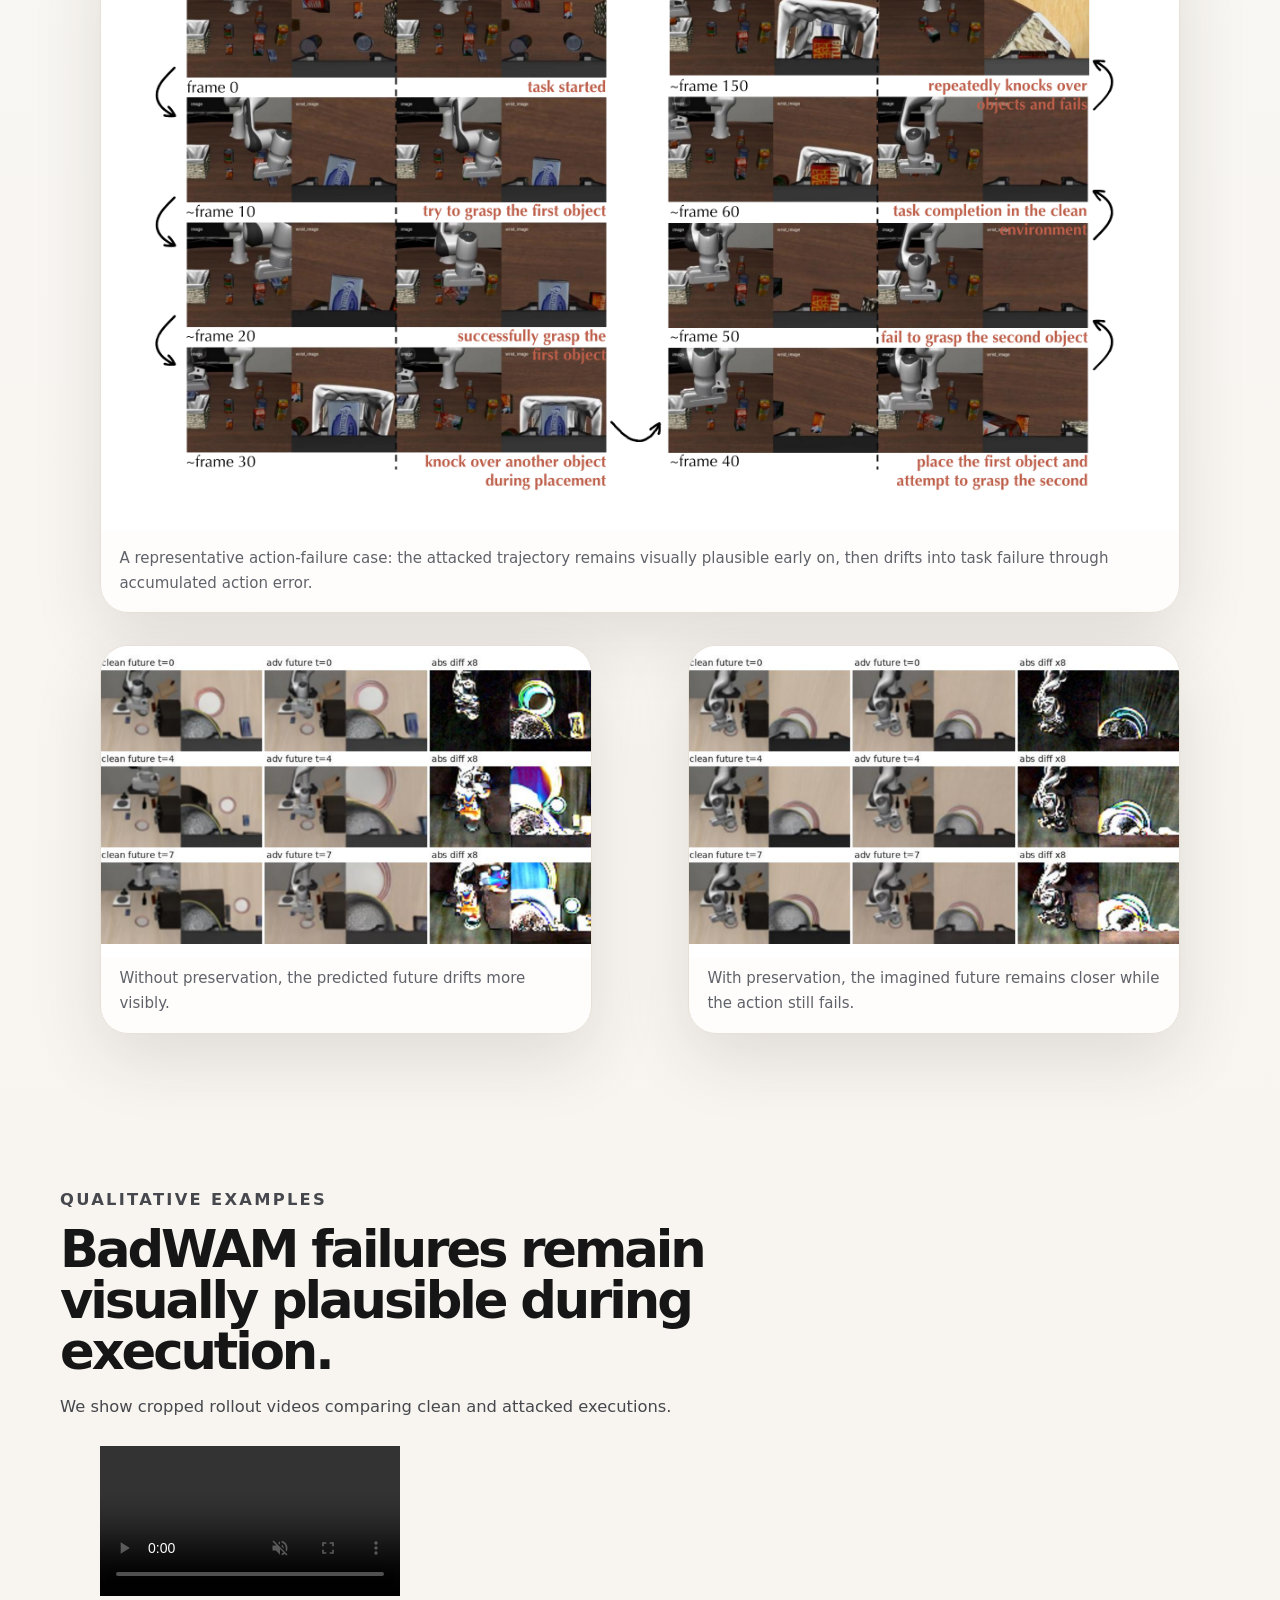
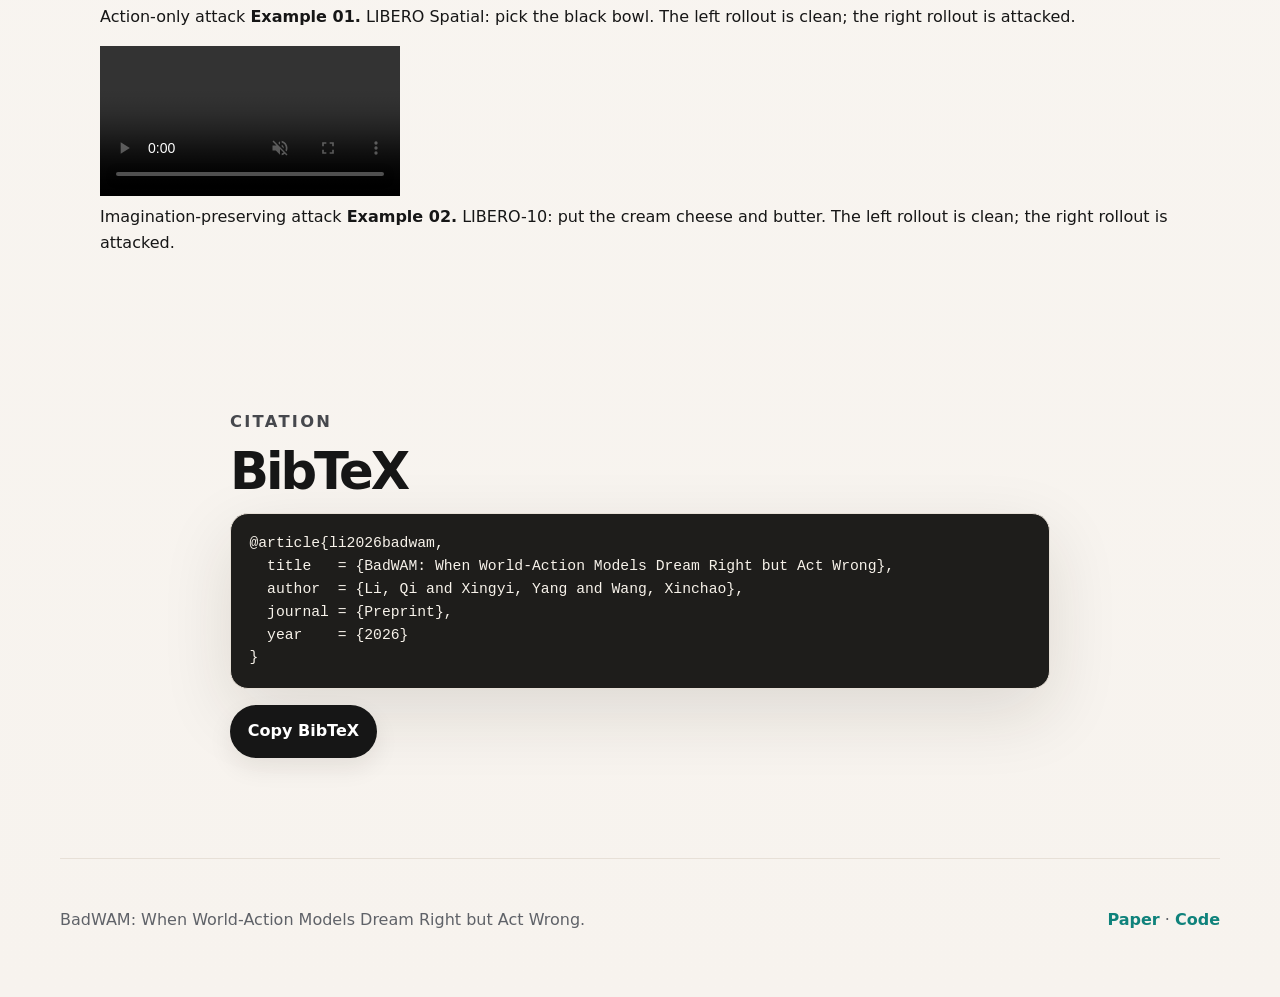
==== commit 1ba82727: "Update index.html" ====
--- a/docs/index.html
+++ b/docs/index.html
@@ -14,7 +14,7 @@
     />
     <meta property="og:type" content="website" />
     <meta property="og:image" content="assets/images/method_overview.png" />
-    <title>BadWAM: World-Action Adversarial Attacks</title>
+    <title>BadWAM</title>
     <link rel="stylesheet" href="style.css" />
   </head>
 
@@ -48,7 +48,7 @@
             <sup>1</sup>National University of Singapore · <sup>2</sup>The Hong Kong Polytechnic University · <sup>†</sup>Corresponding author
           </p>
           <p class="tagline">
-            BadWAM shows that a robot can appear to imagine a plausible future while
+            BadWAM shows that a world action model can appear to imagine a plausible future while
             executing actions that have been adversarially shifted toward task failure.
           </p>
           <div class="button-row">
@@ -92,15 +92,14 @@
           World-action models (WAMs) couple action generation with future world
           prediction, a design often viewed as a source of robustness, interpretability,
           and safety. BadWAM challenges this assumption. It models
-          <em>world-action adversarial attacks</em>: small observation
-          perturbations that break the alignment between what a WAM imagines and what it
-          executes.
+          <strong>World-Action Drift Attacks</strong>: a new class of WAM-specific adversarial attacks that use small visual
+          perturbations to break the alignment between what a WAM imagines and what it executes.
         </p>
         <p>
           BadWAM instantiates two complementary objectives. The
-          <strong>action-only adversarial attack</strong> prioritizes disruption by
+          <strong><em>action-only adversarial attack</em></strong> prioritizes disruption by
           driving the model toward task-failing actions. The
-          <strong>imagination-preserving adversarial attack</strong> additionally
+          <strong><em>imagination-preserving adversarial attack</em></strong> additionally
           keeps the predicted future close to the clean imagination, producing a stealthier
           failure mode. Across WAM variants and closed-loop robot tasks, BadWAM
           substantially reduces task success and shows that plausible imagined futures
@@ -155,8 +154,8 @@
           <figure class="image-card">
             <img src="assets/images/action_structure.png" alt="Action component analysis" />
             <figcaption>
-              The induced shifts concentrate on meaningful action channels and horizon
-              segments rather than behaving like unstructured noise.
+              The attack induces structured shifts across action channels and horizons,
+              rather than unstructured noise.
             </figcaption>
           </figure>
         </div>
@@ -277,6 +276,41 @@
           </figure>
         </div>
       </section>
+
+<section class="section">
+  <div class="section-head">
+    <p class="eyebrow">Qualitative examples</p>
+    <h2>BadWAM failures remain visually plausible during execution.</h2>
+    <p>
+      We show cropped rollout videos comparing clean and attacked executions.
+    </p>
+  </div>
+
+  <div class="video-grid video-grid-single">
+    <figure class="video-card">
+      <video controls muted loop playsinline preload="metadata">
+        <source src="assets/videos/libero_spatial_pick_black_bowl_action_only_attack_ex01.mp4" type="video/mp4" />
+      </video>
+      <figcaption>
+        <span class="attack-badge badge-action">Action-only attack</span>
+        <b>Example 01.</b> LIBERO Spatial: pick the black bowl.
+        The left rollout is clean; the right rollout is attacked.
+      </figcaption>
+    </figure>
+
+    <figure class="video-card">
+      <video controls muted loop playsinline preload="metadata">
+        <source src="assets/videos/libero_10_put_cream_cheese_and_butter_imagination_preserving_attack_ex02.mp4" type="video/mp4" />
+      </video>
+      <figcaption>
+        <span class="attack-badge badge-imgpres">Imagination-preserving attack</span>
+        <b>Example 02.</b> LIBERO-10: put the cream cheese and butter.
+        The left rollout is clean; the right rollout is attacked.
+      </figcaption>
+    </figure>
+  </div>
+</section>
+
 
       <section id="citation" class="section narrow">
         <p class="eyebrow">Citation</p>
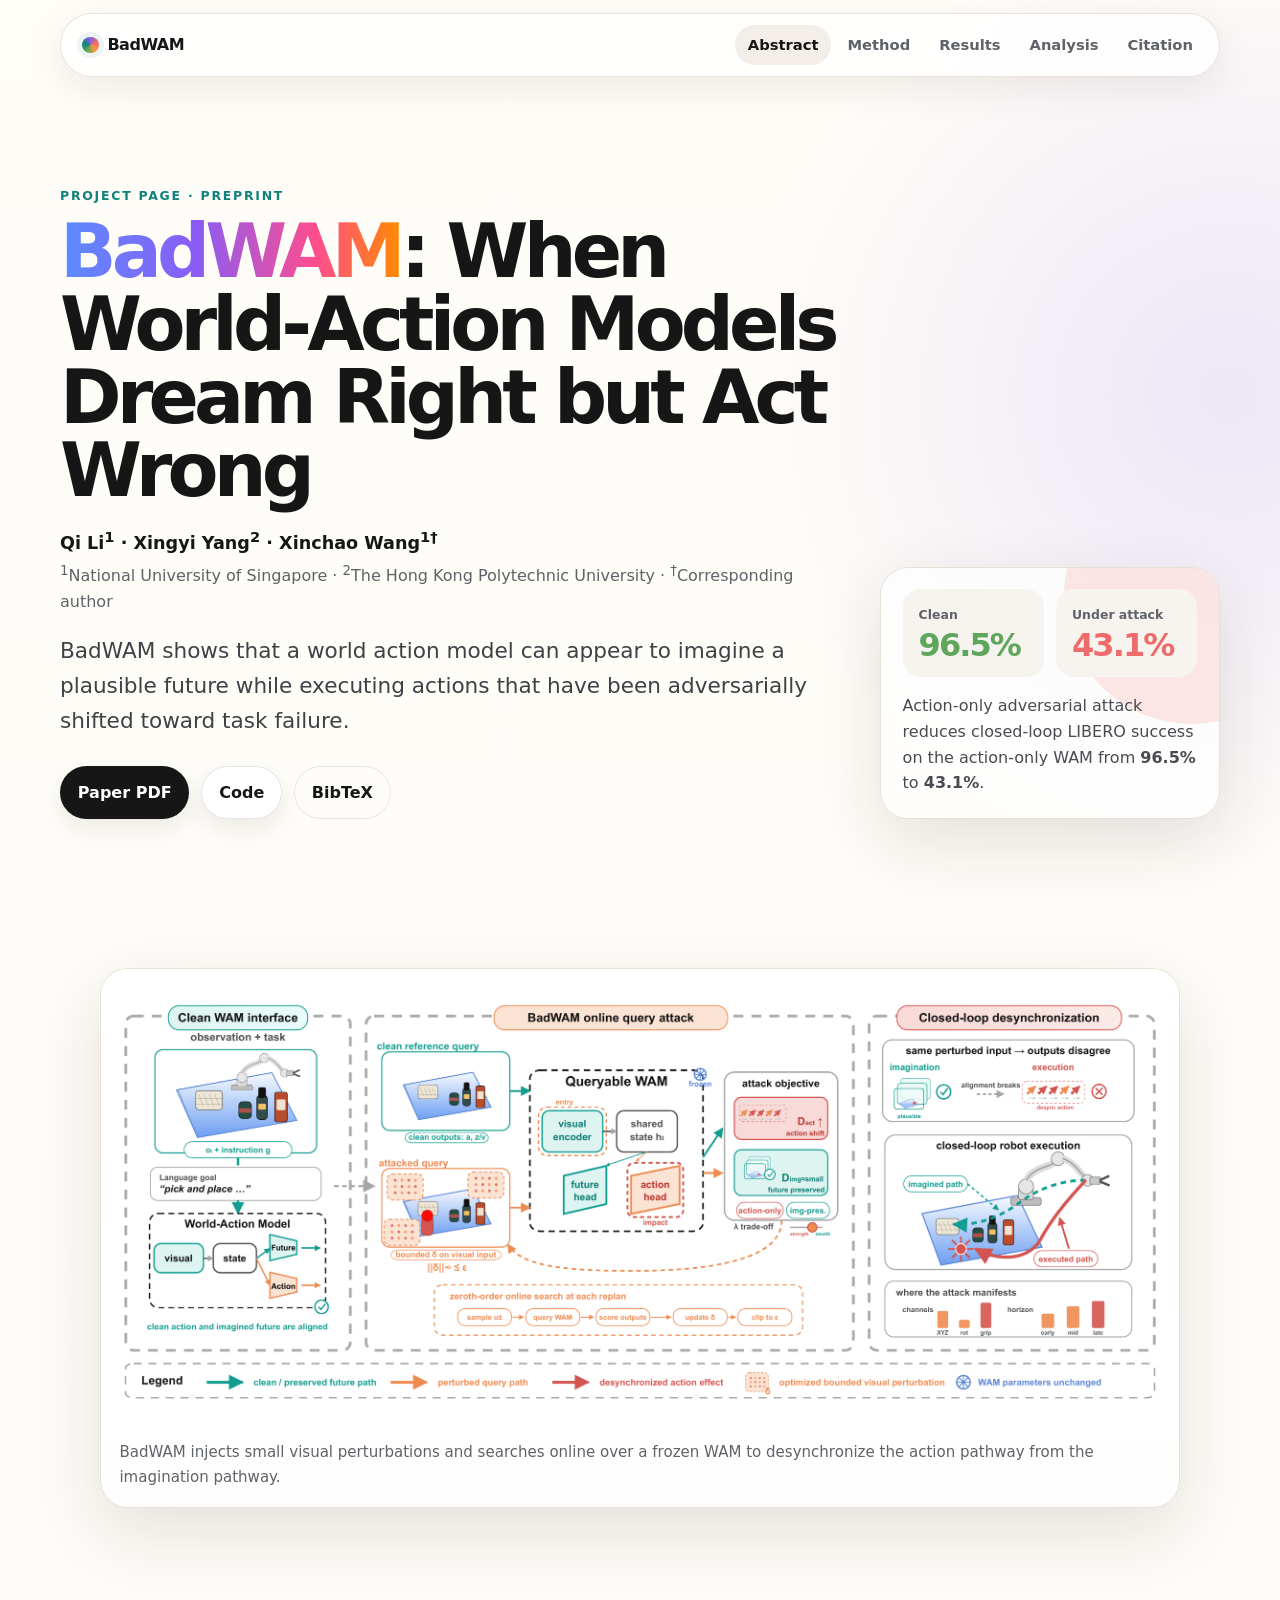
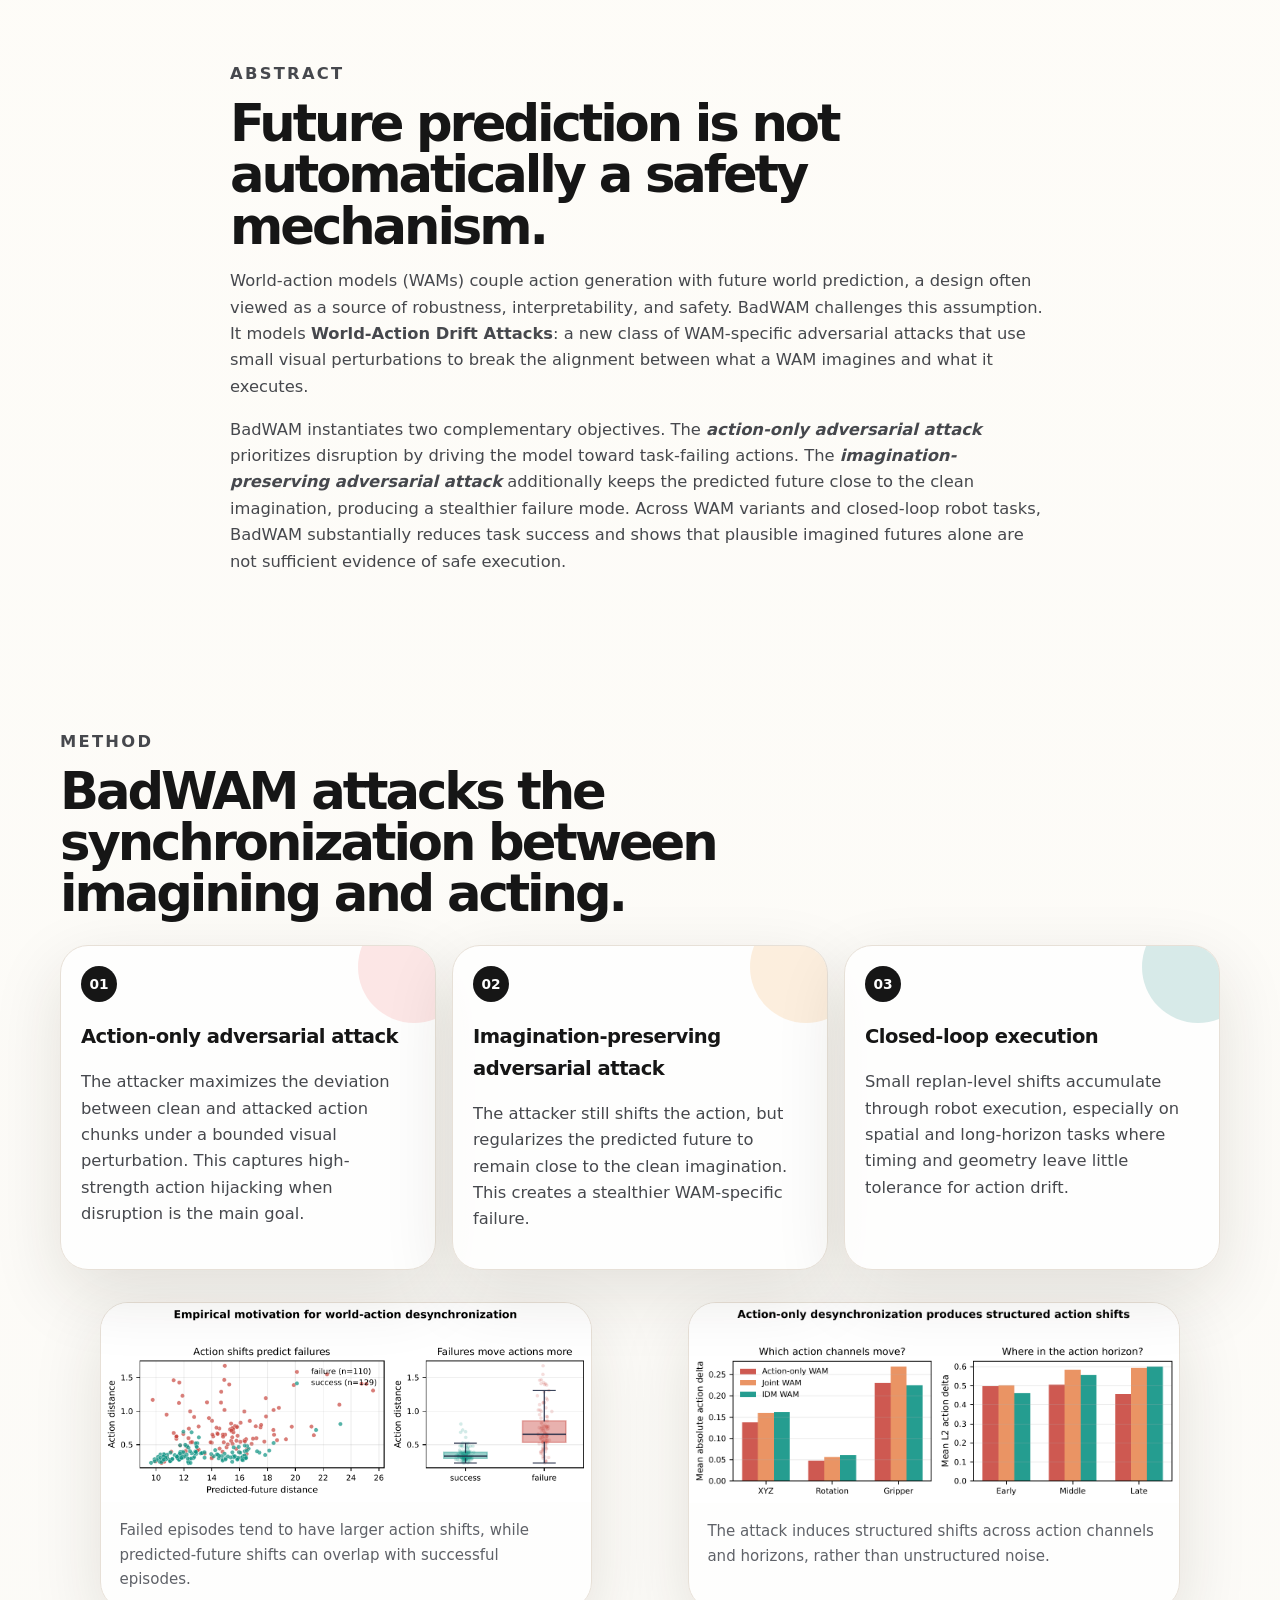
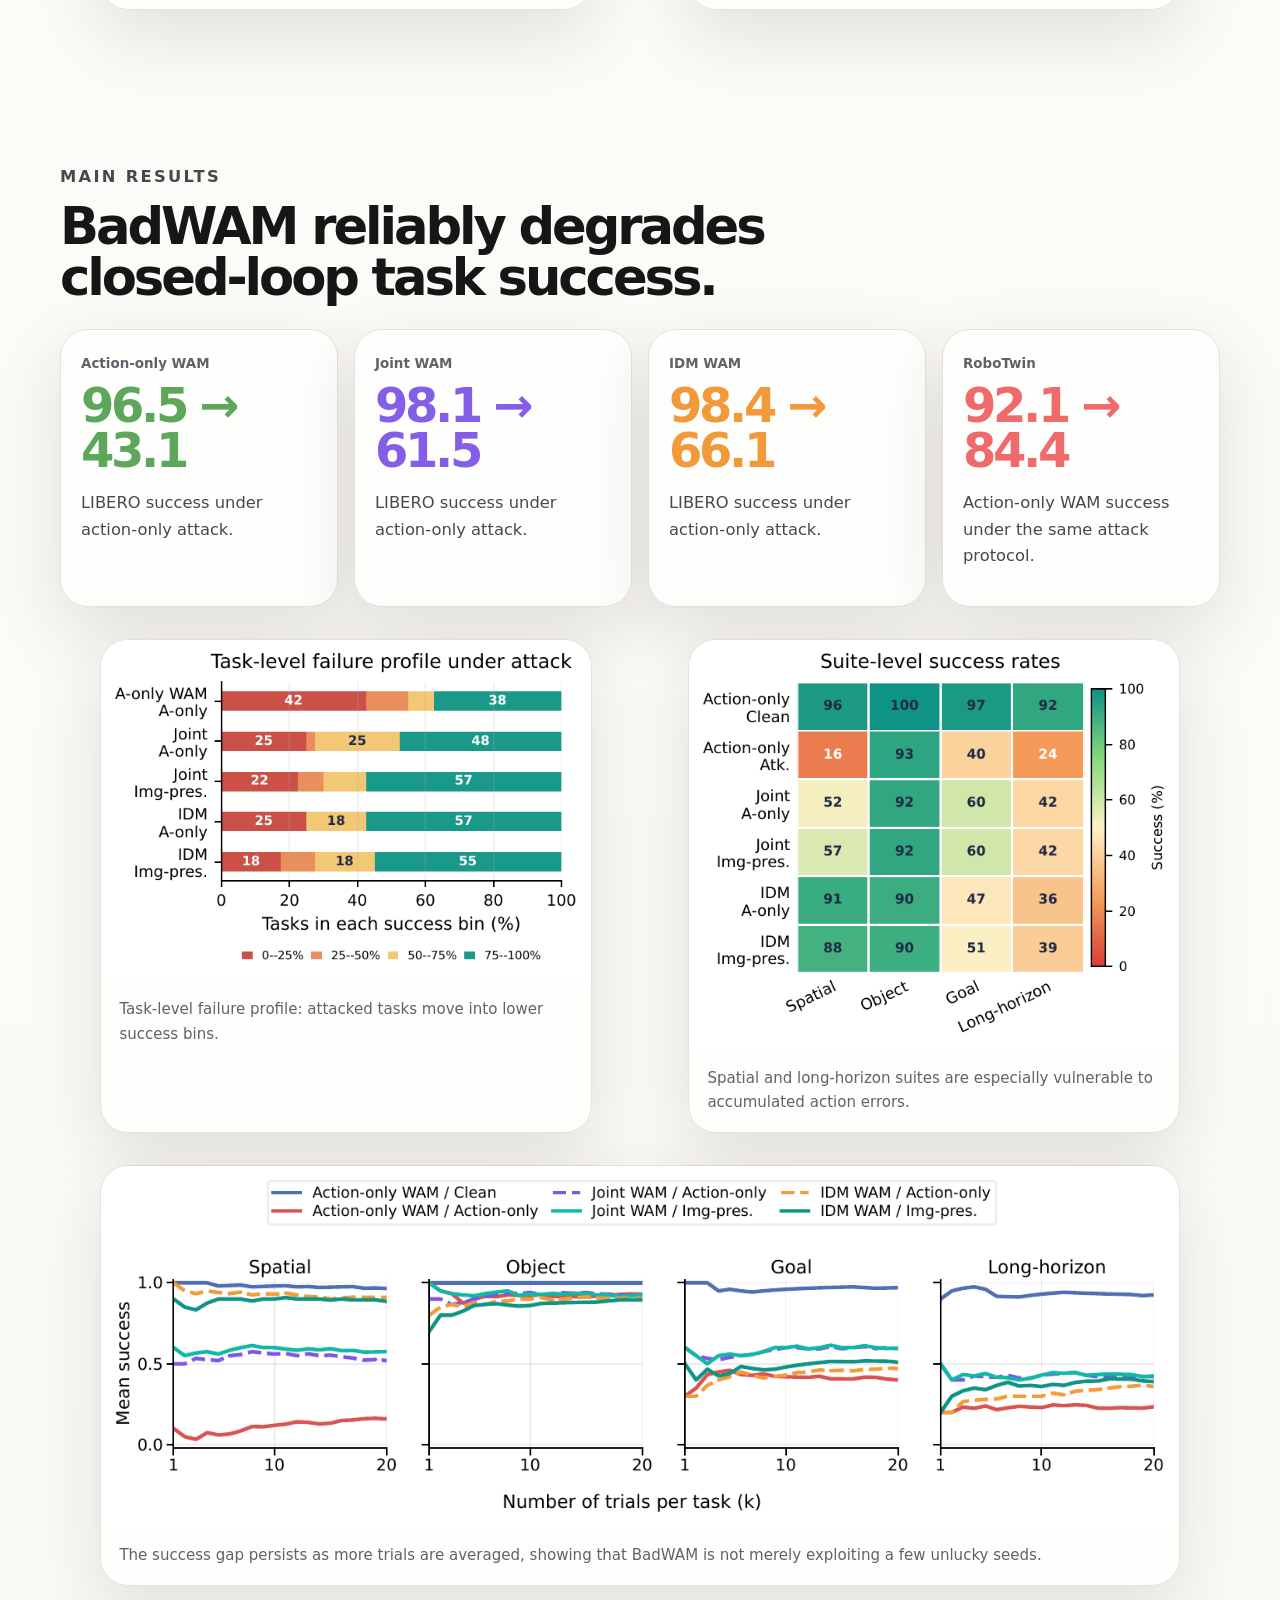
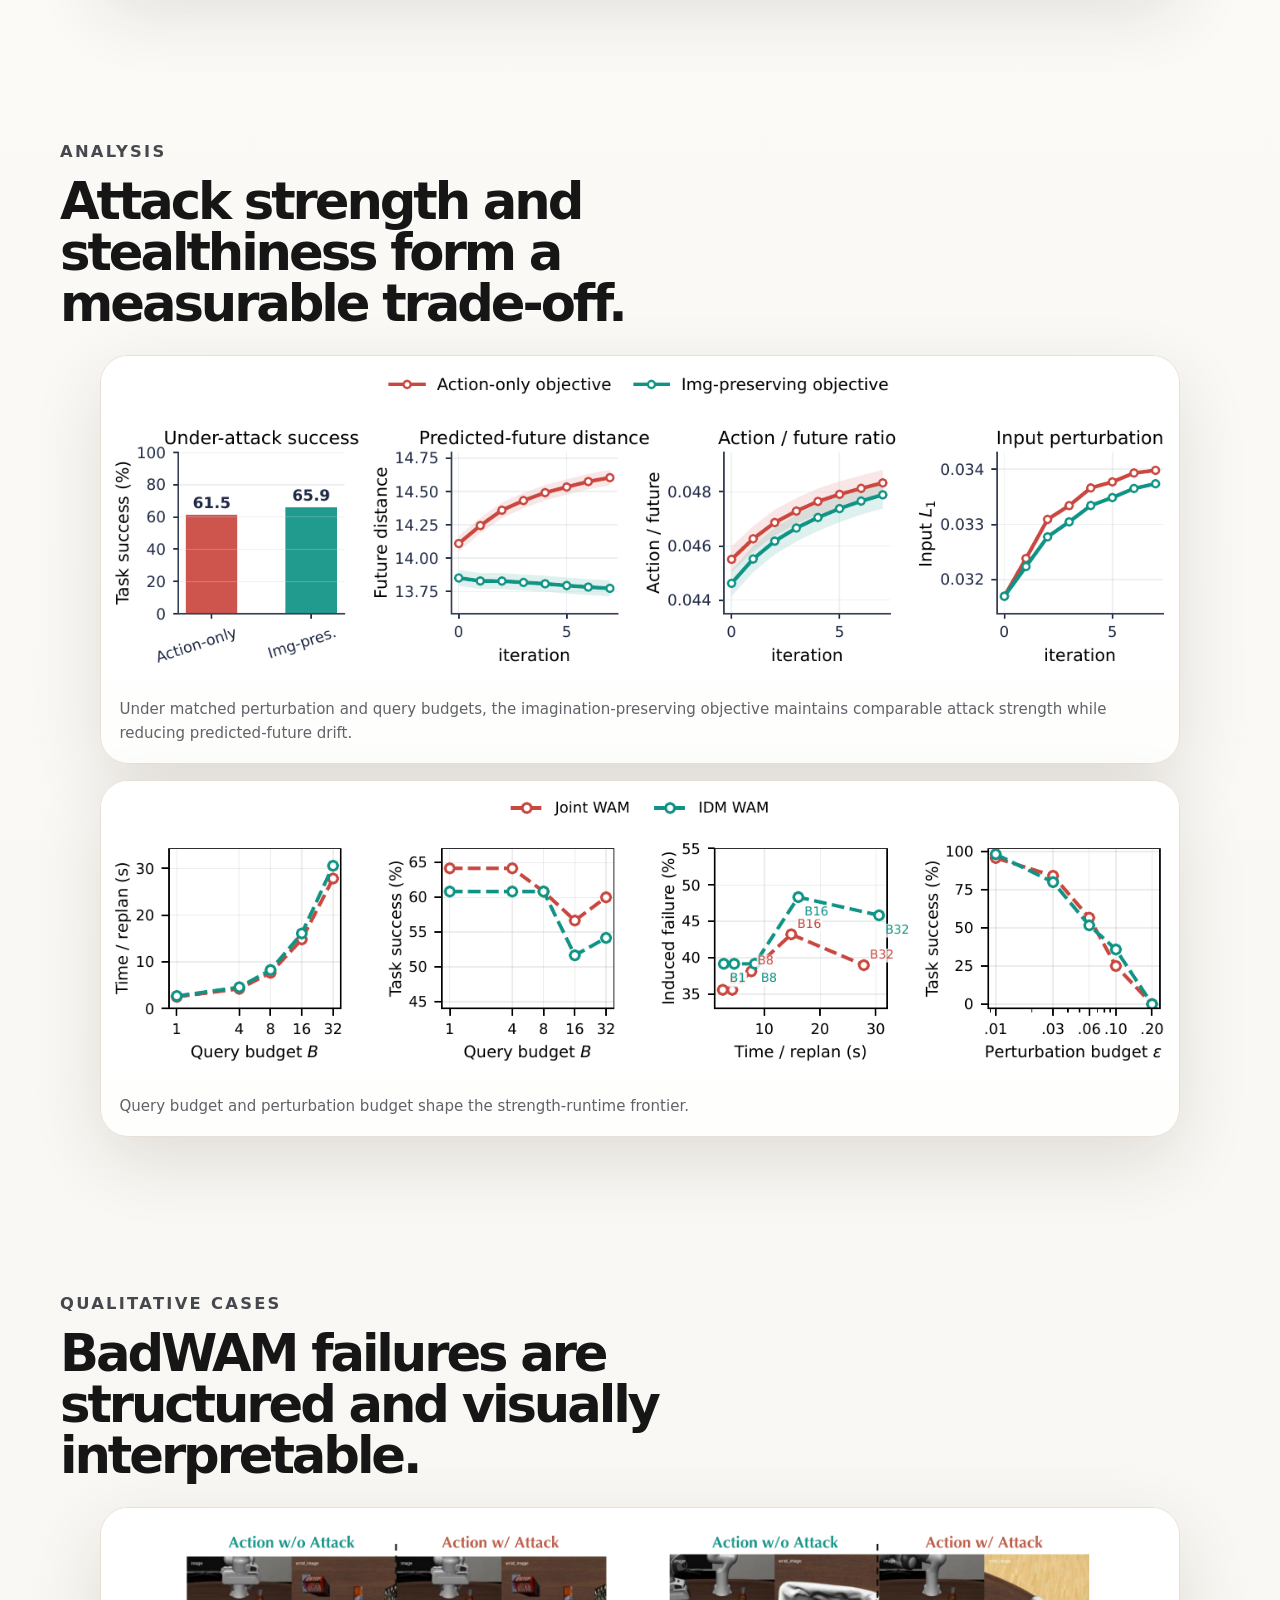
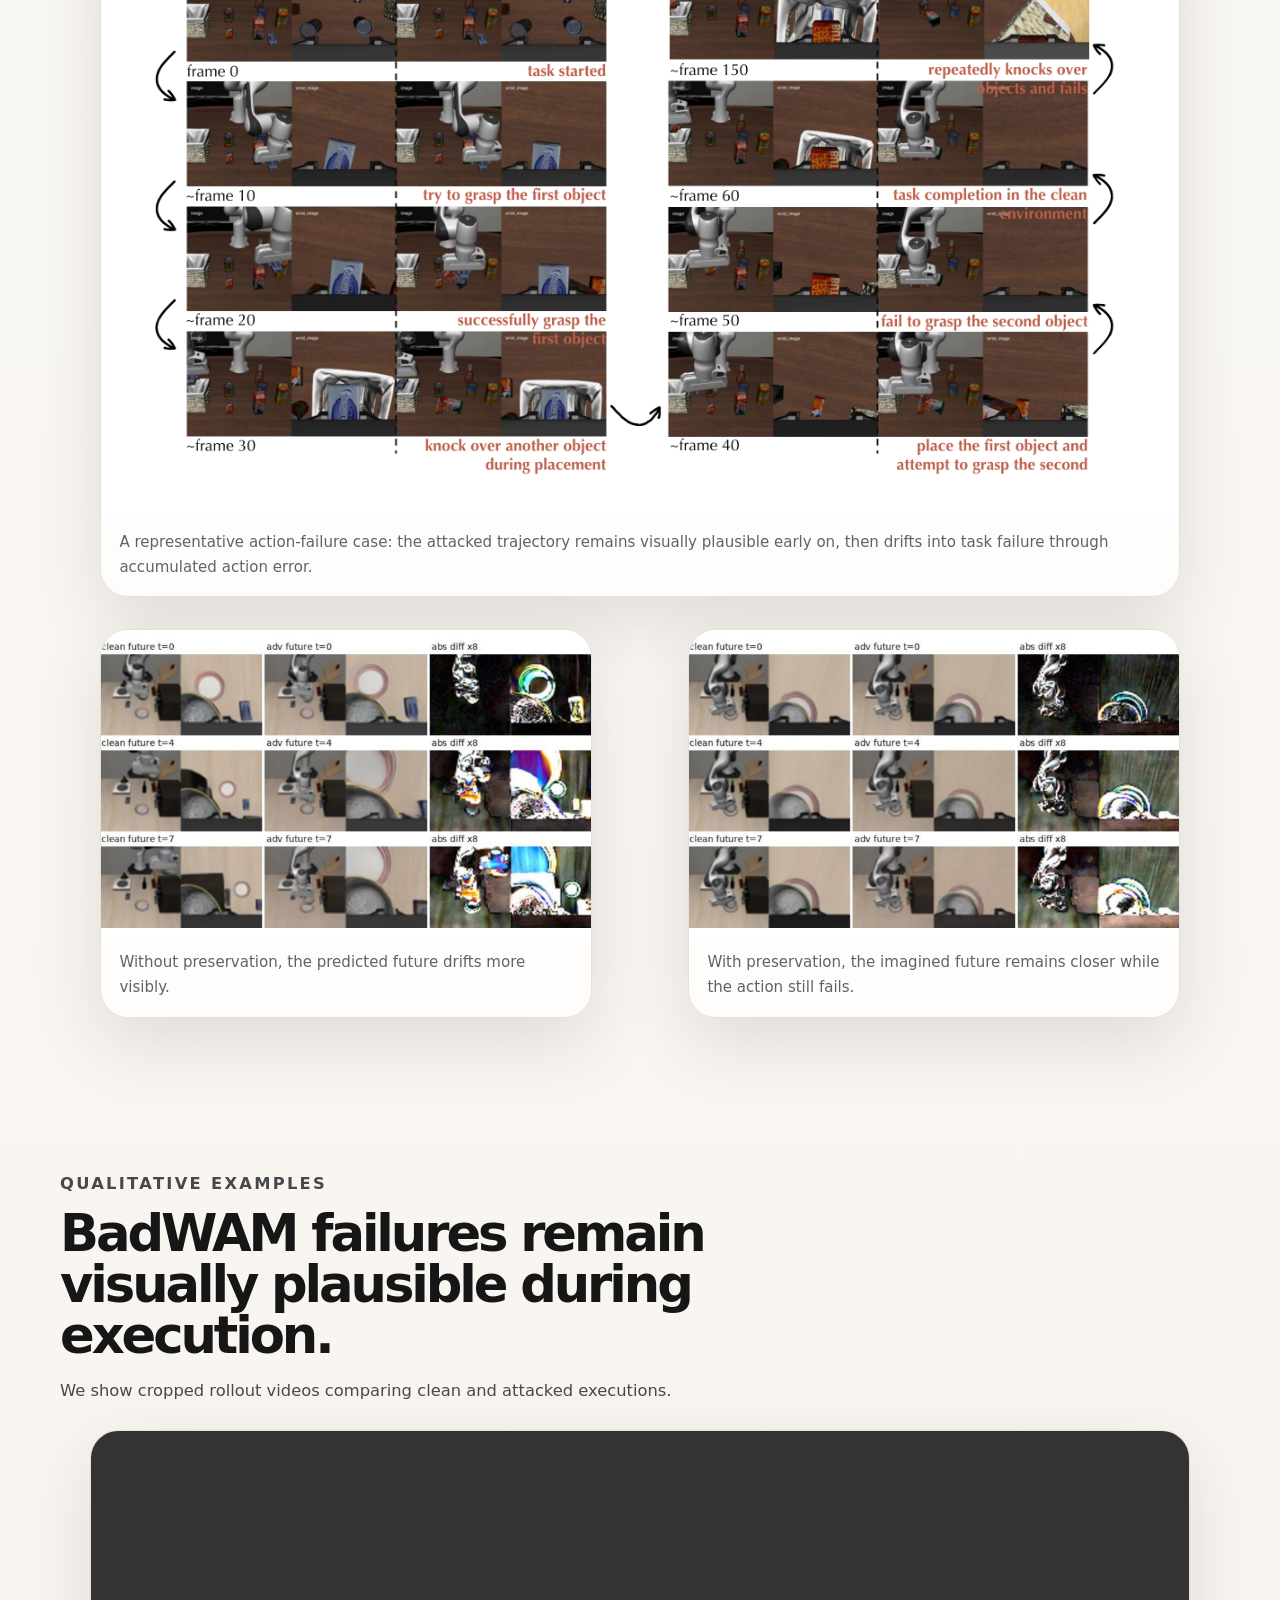
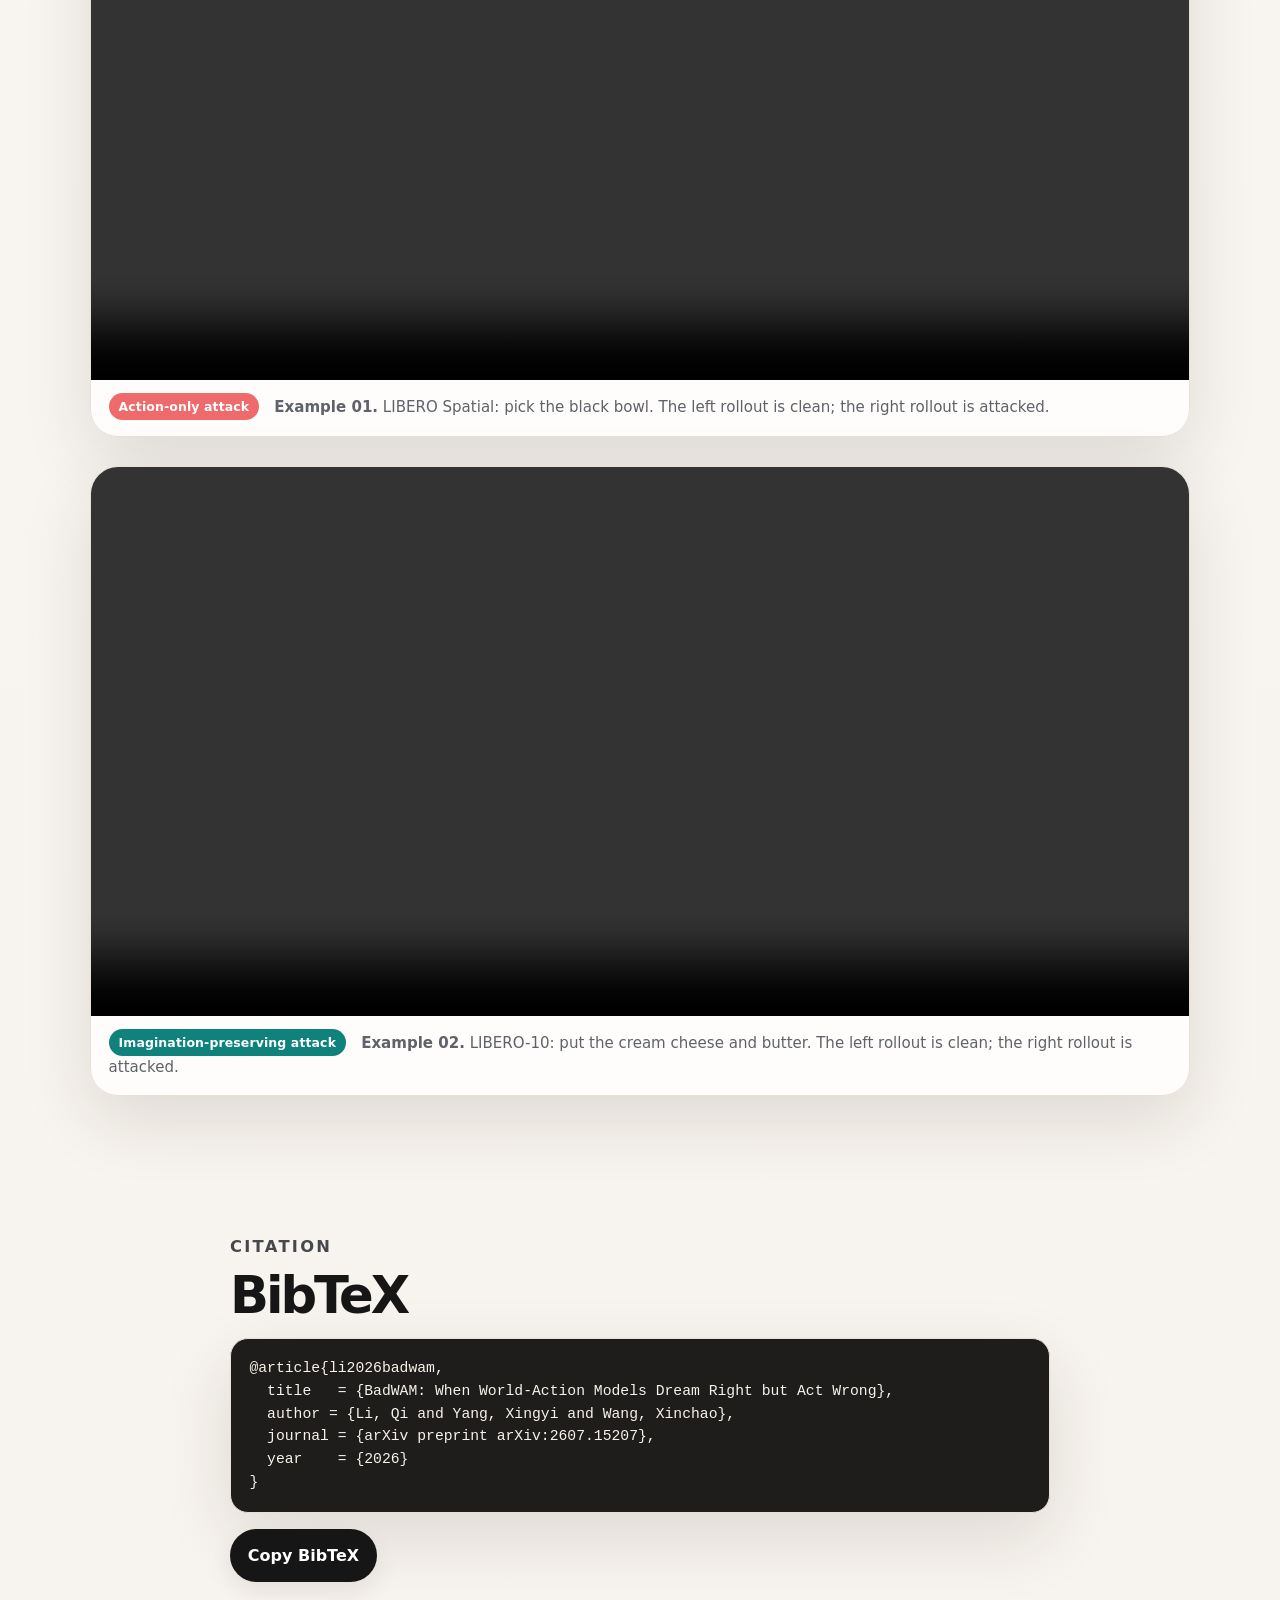
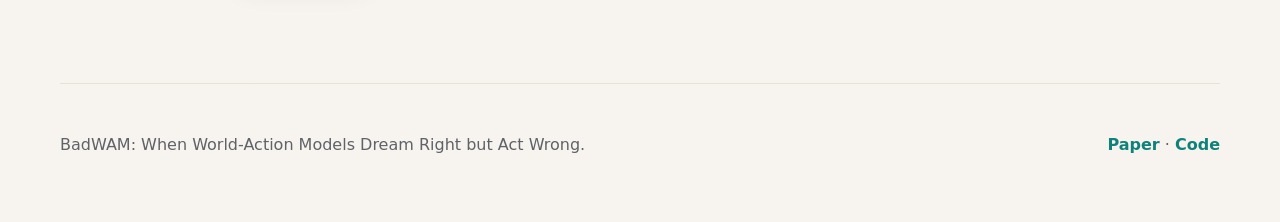
==== commit 49b78198: "Update index.html" ====
--- a/docs/index.html
+++ b/docs/index.html
@@ -311,14 +311,13 @@
   </div>
 </section>
 
-
       <section id="citation" class="section narrow">
         <p class="eyebrow">Citation</p>
         <h2>BibTeX</h2>
         <pre><code id="bibtex">@article{li2026badwam,
   title   = {BadWAM: When World-Action Models Dream Right but Act Wrong},
-  author  = {Li, Qi and Xingyi, Yang and Wang, Xinchao},
-  journal = {Preprint},
+  author = {Li, Qi and Yang, Xingyi and Wang, Xinchao},
+  journal = {arXiv preprint arXiv:2607.15207},
   year    = {2026}
 }</code></pre>
         <div class="button-row compact">
--- a/docs/style.css
+++ b/docs/style.css
@@ -351,8 +351,13 @@
   padding-top: 0.65rem;
 }
 
-.hero-image {
-  border-radius: 34px;
+.hero-image img {
+  display: block;
+  margin-bottom: 0;
+}
+
+.hero-image figcaption {
+  padding-top: 0;
 }
 
 .method-grid,
@@ -495,6 +500,67 @@
   text-decoration: none;
 }
 
+.video-grid {
+  display: grid;
+  grid-template-columns: repeat(2, minmax(0, 1fr));
+  gap: 1.6rem;
+  margin-top: 1.4rem;
+}
+
+.video-card {
+  border: 1px solid var(--line);
+  border-radius: var(--radius-lg);
+  background: rgba(255, 255, 255, 0.84);
+  box-shadow: var(--shadow);
+  overflow: hidden;
+}
+
+.video-card video {
+  display: block;
+  width: 100%;
+  background: #fff;
+}
+
+.video-card figcaption {
+  padding: 0.85rem 1.1rem 1rem;
+  color: var(--muted);
+  font-size: 0.94rem;
+  line-height: 1.55;
+}
+
+.attack-badge {
+  display: inline-flex;
+  align-items: center;
+  margin-right: 0.65rem;
+  padding: 0.22rem 0.62rem;
+  border-radius: 999px;
+  color: white;
+  font-size: 0.78rem;
+  font-weight: 850;
+  letter-spacing: 0.01em;
+  vertical-align: 0.08em;
+}
+
+.badge-action {
+  background: var(--red);
+}
+
+.badge-imgpres {
+  background: var(--teal);
+}
+
+.video-grid.video-grid-single {
+  display: grid;
+  grid-template-columns: 1fr;
+  gap: 1.8rem;
+}
+
+.video-grid.video-grid-single .video-card {
+  width: 100%;
+  max-width: 1100px;
+  margin: 0 auto;
+}
+
 @media (max-width: 920px) {
   .topbar {
     align-items: flex-start;
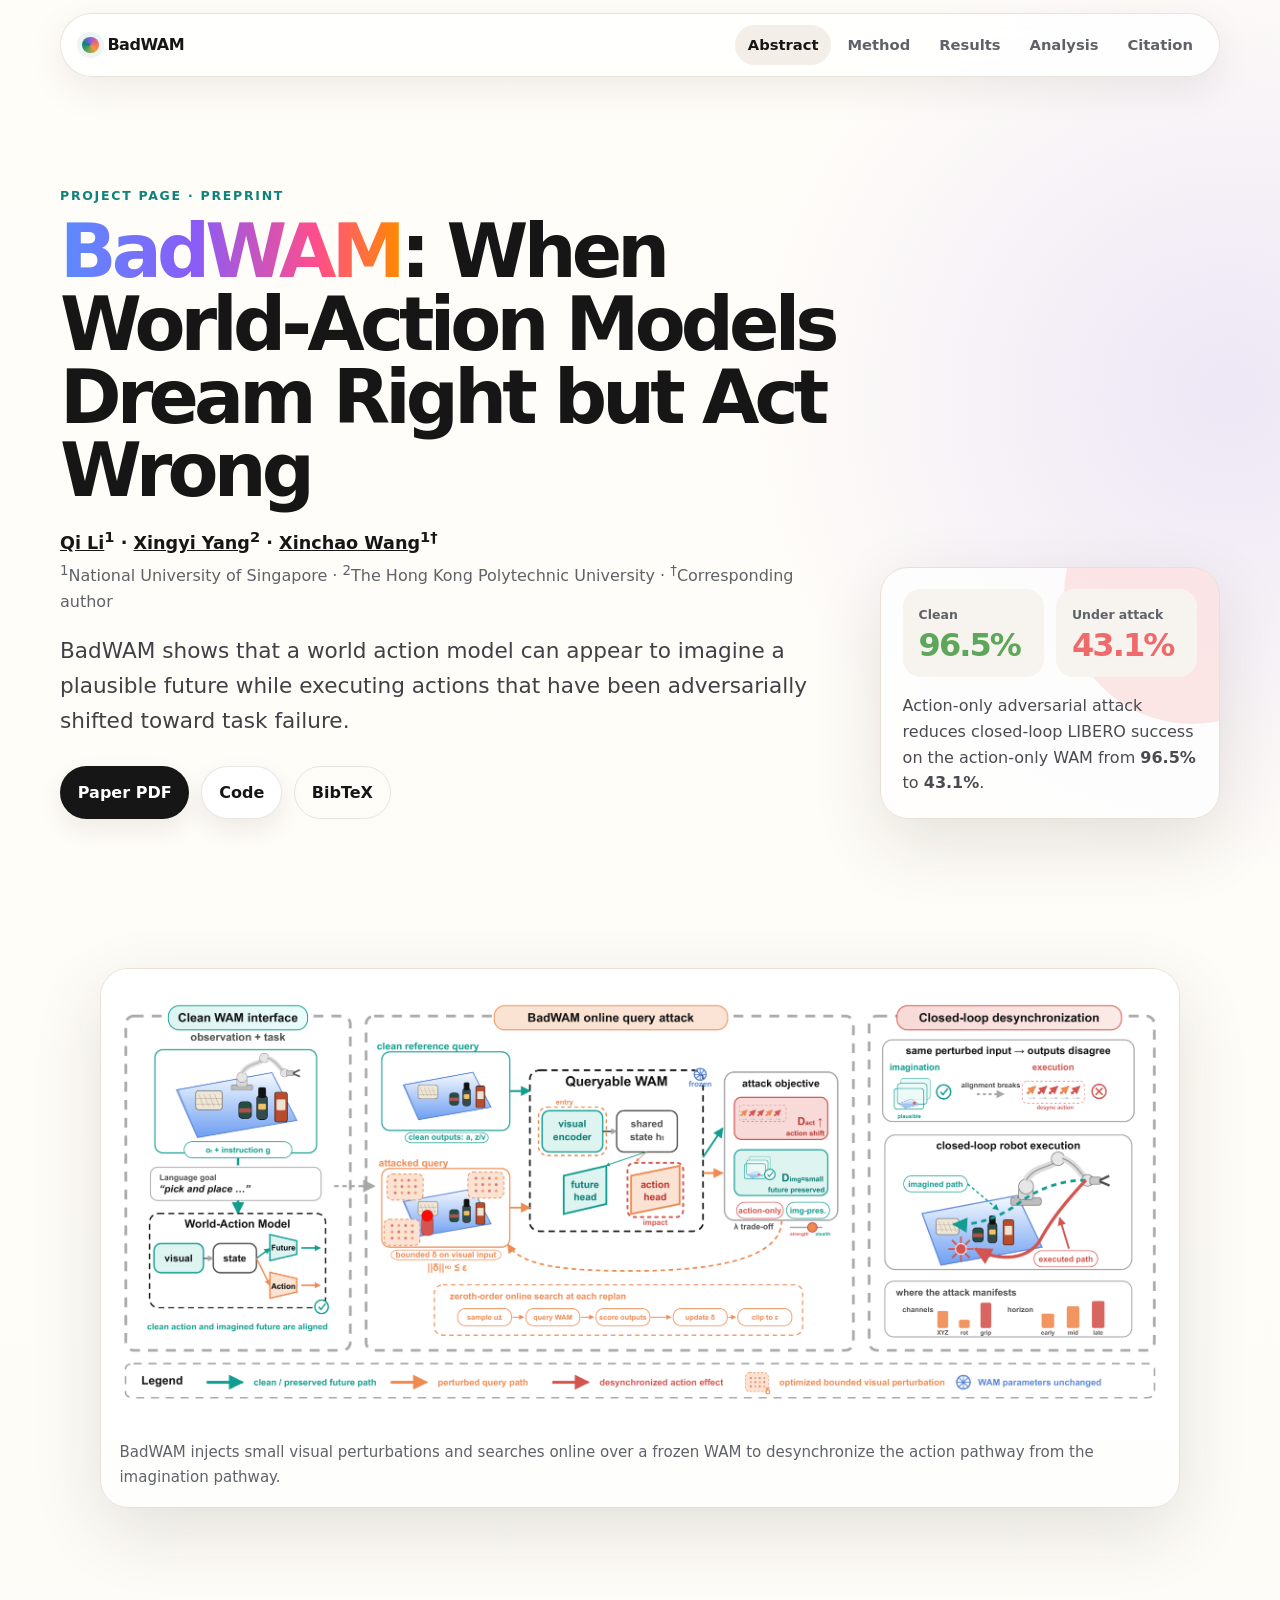
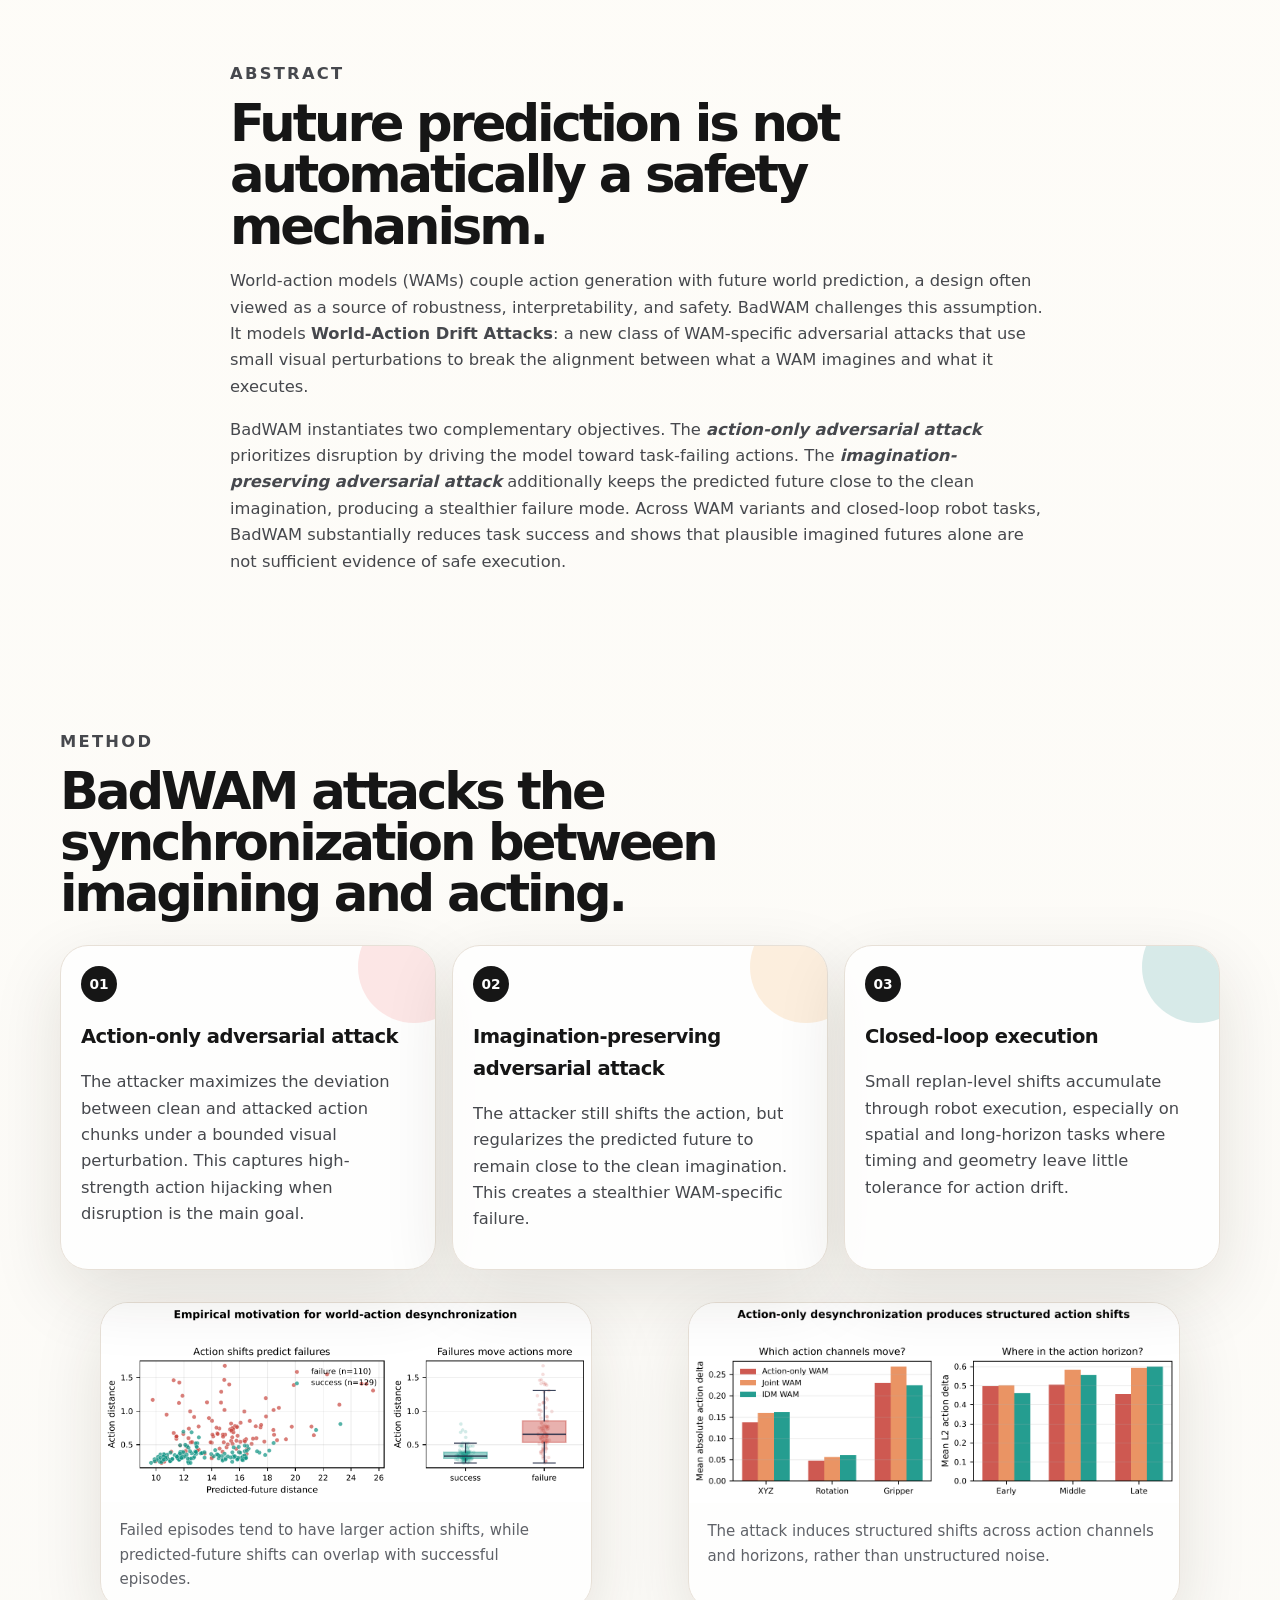
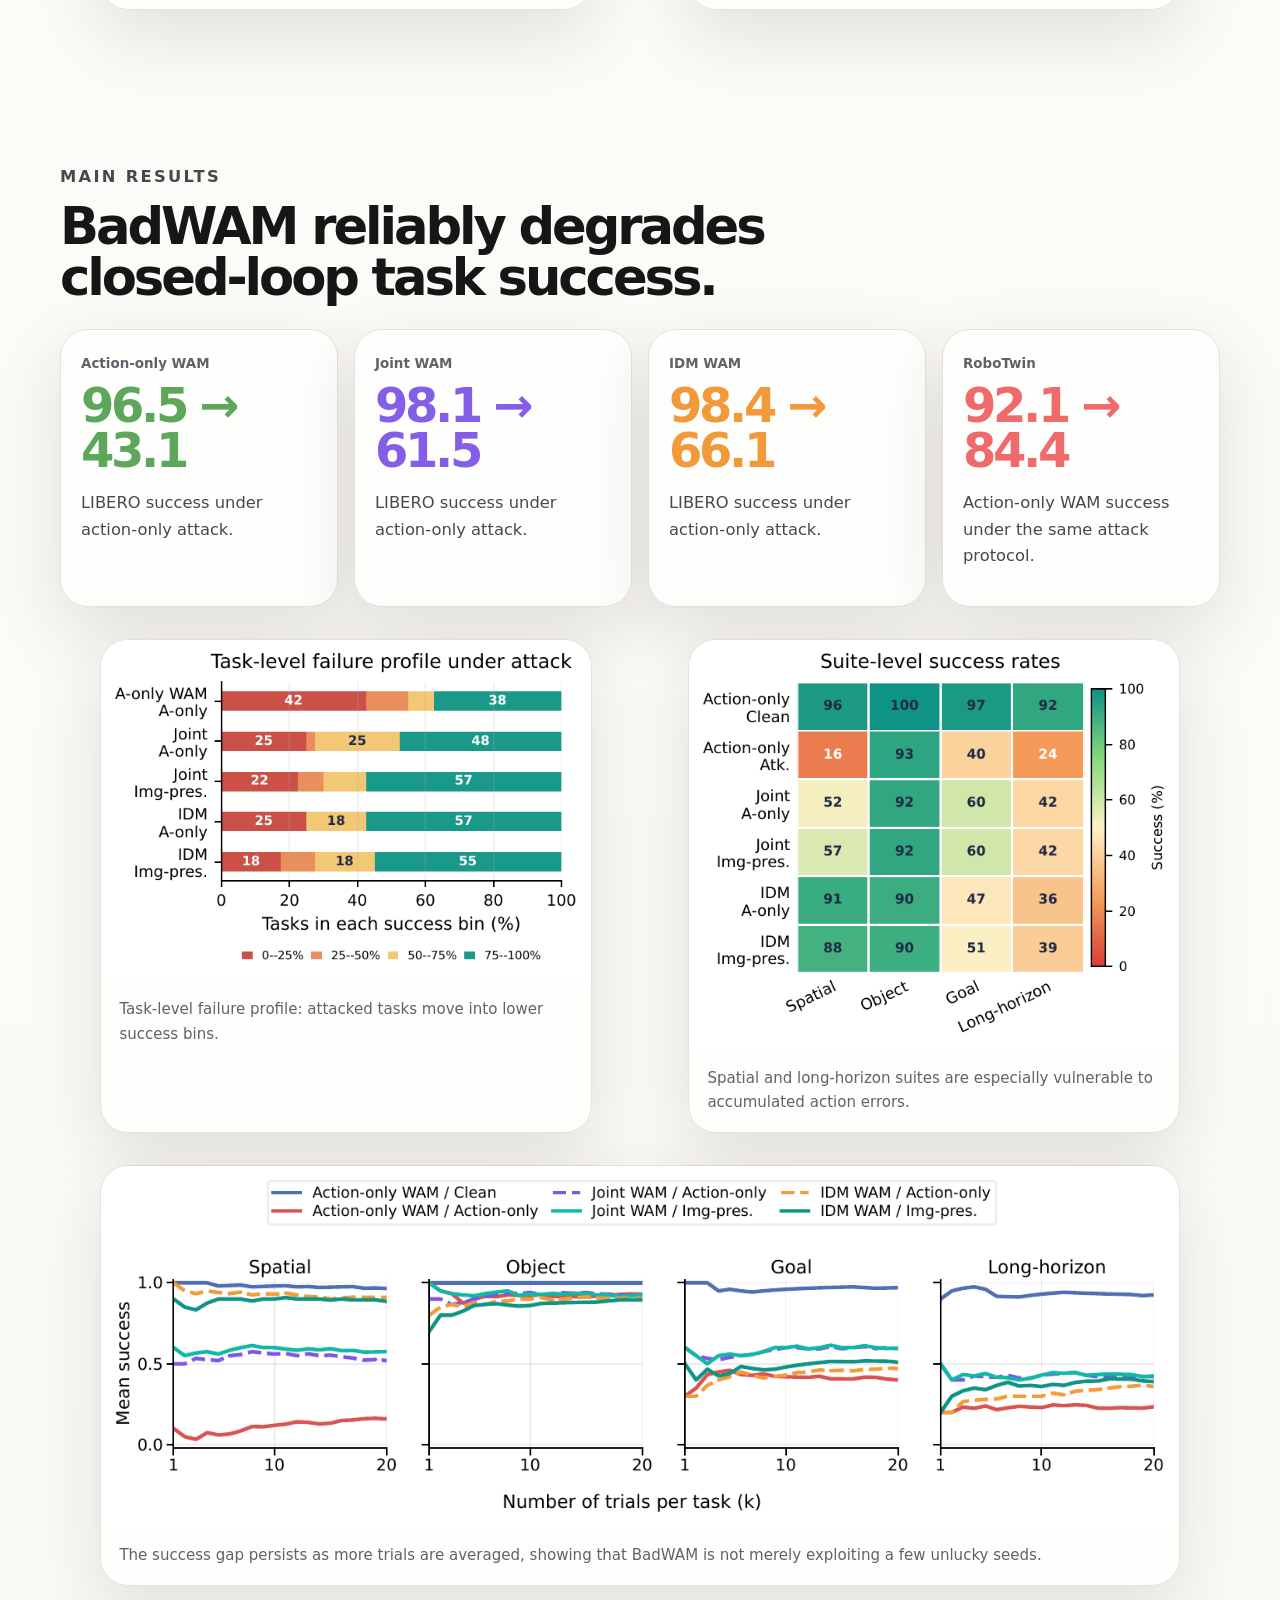
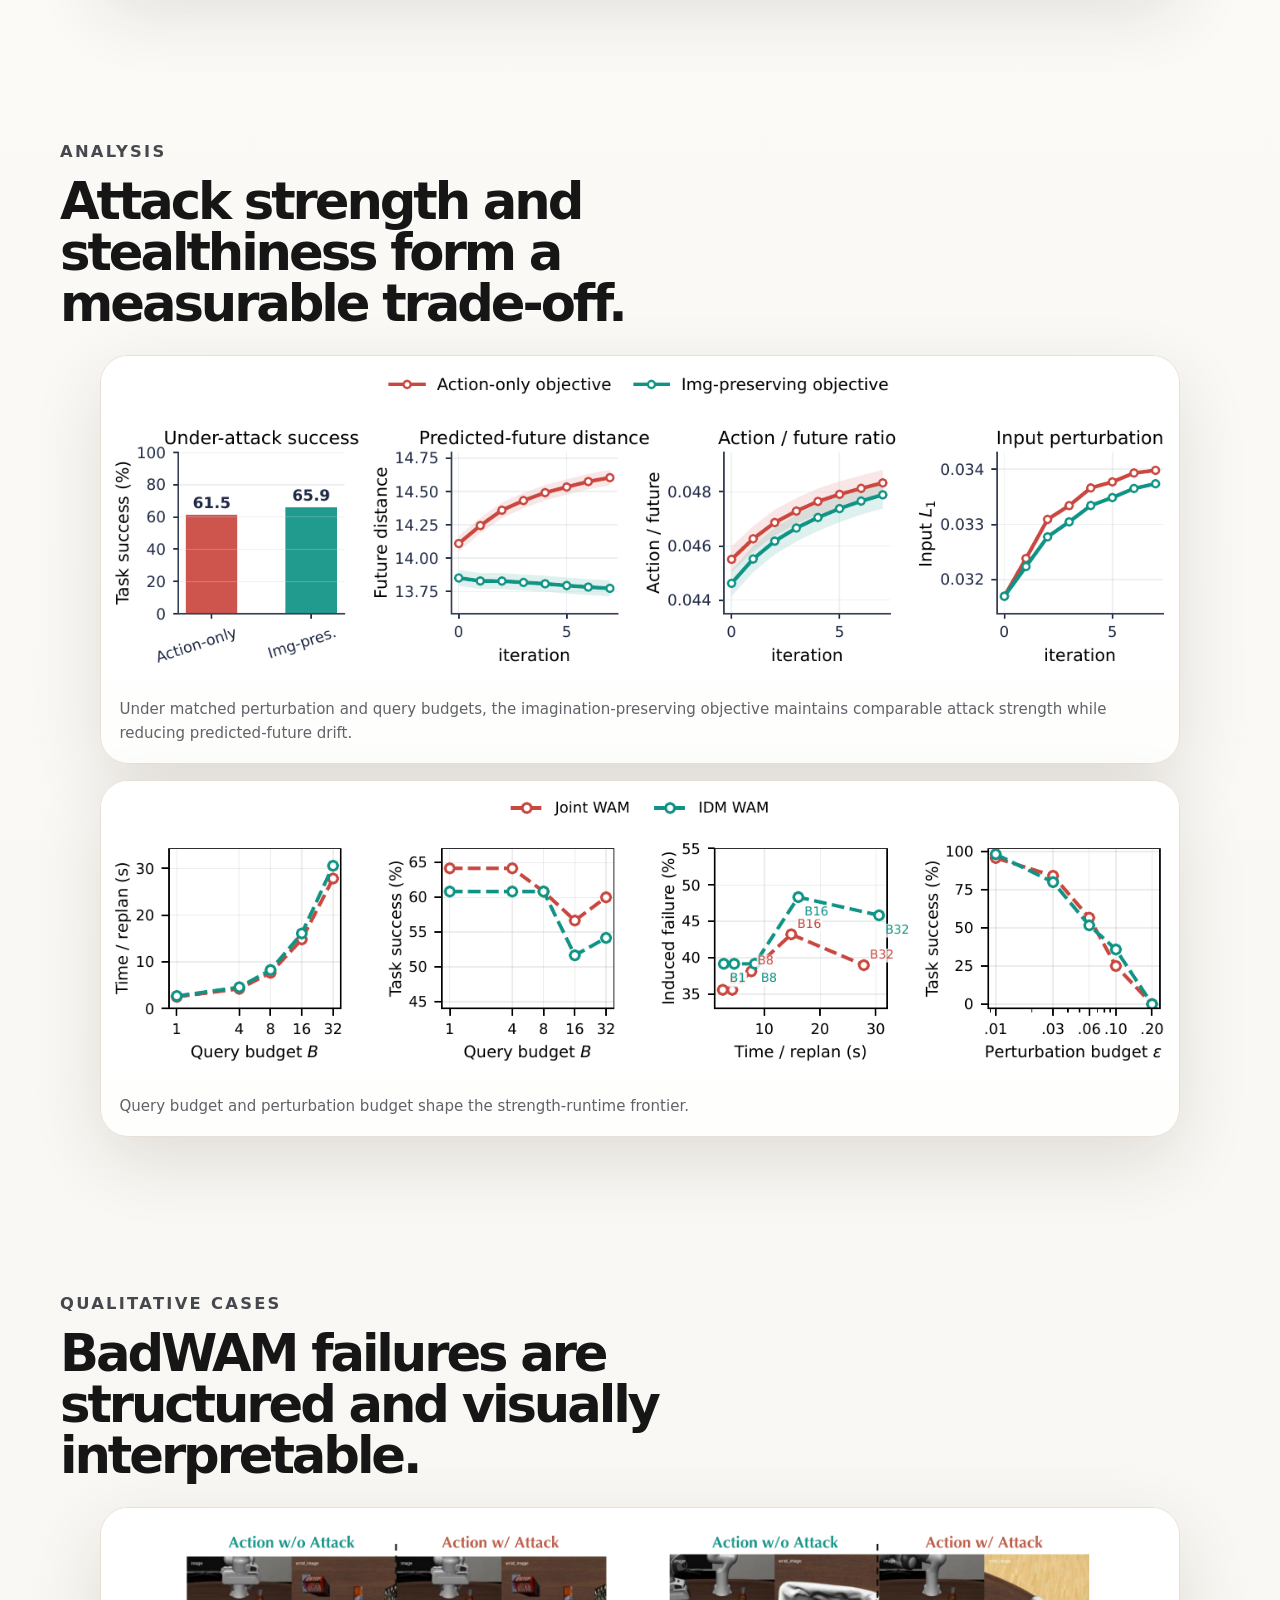
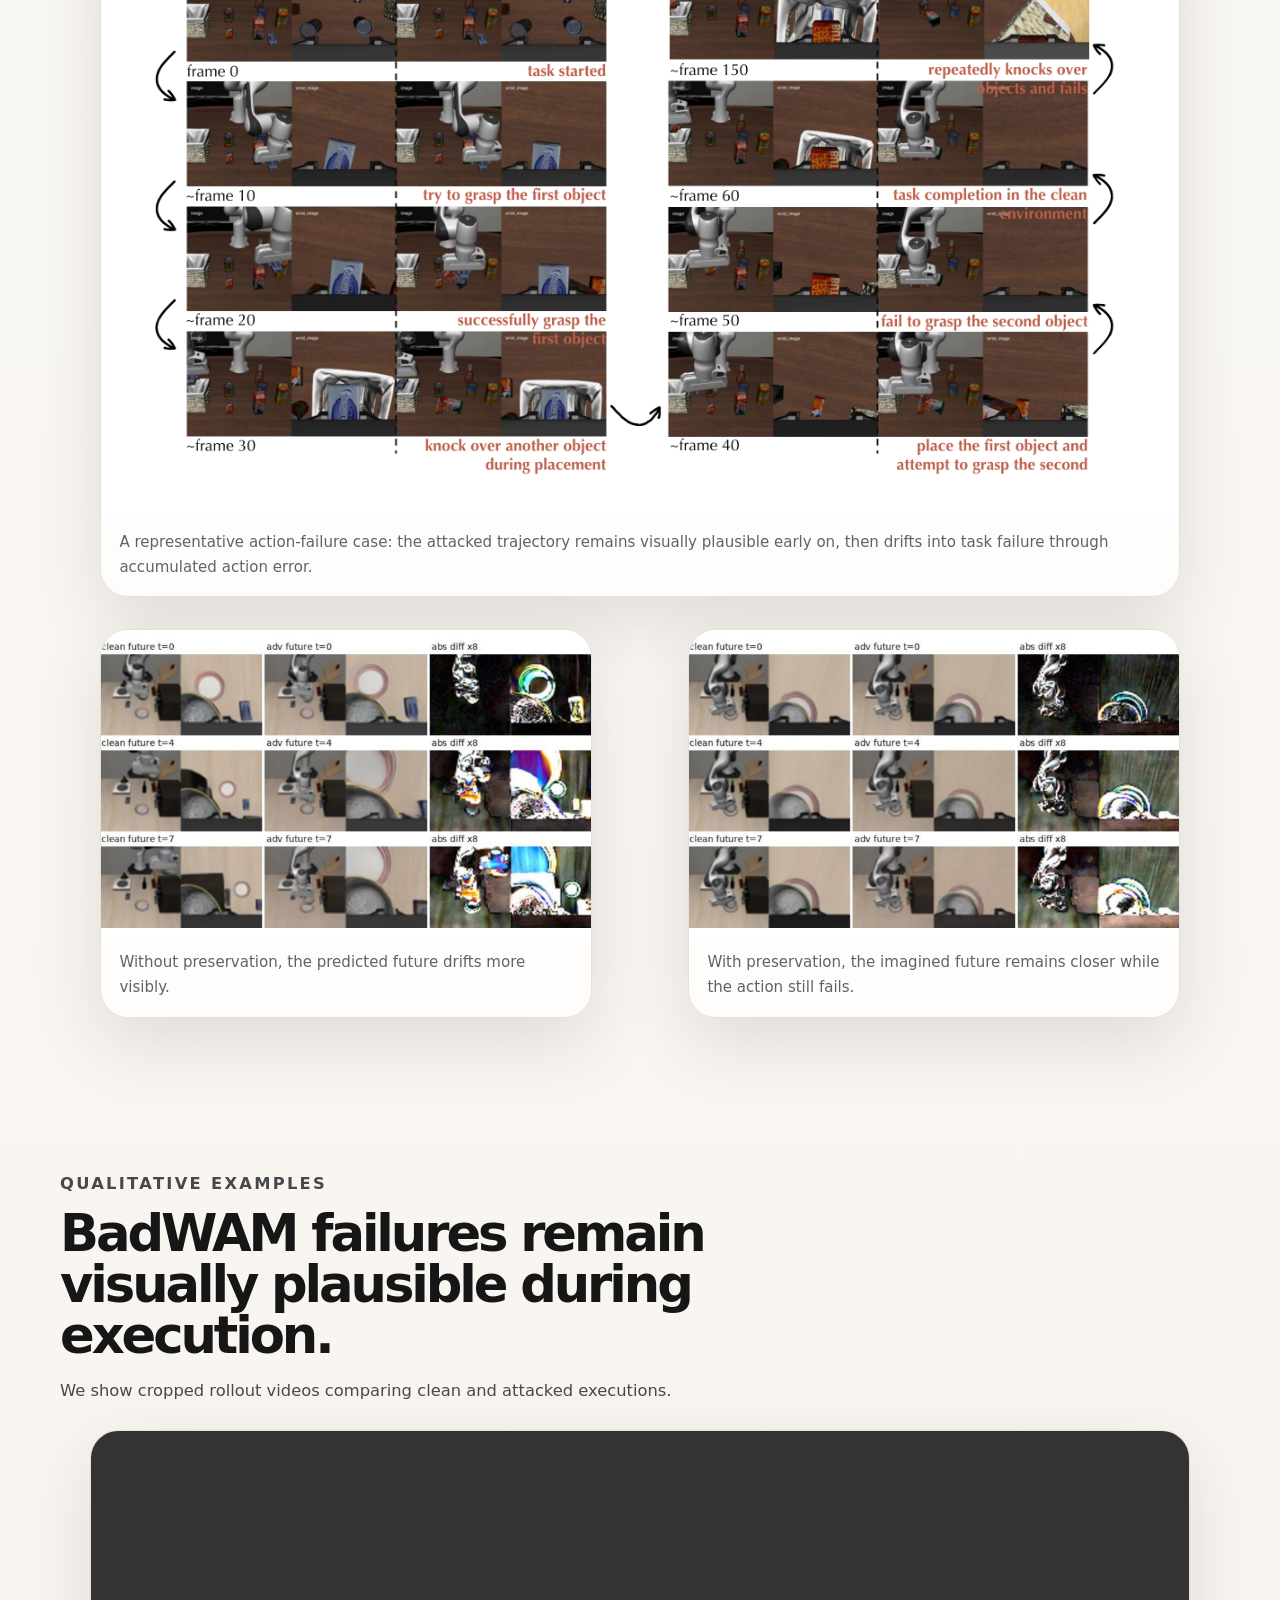
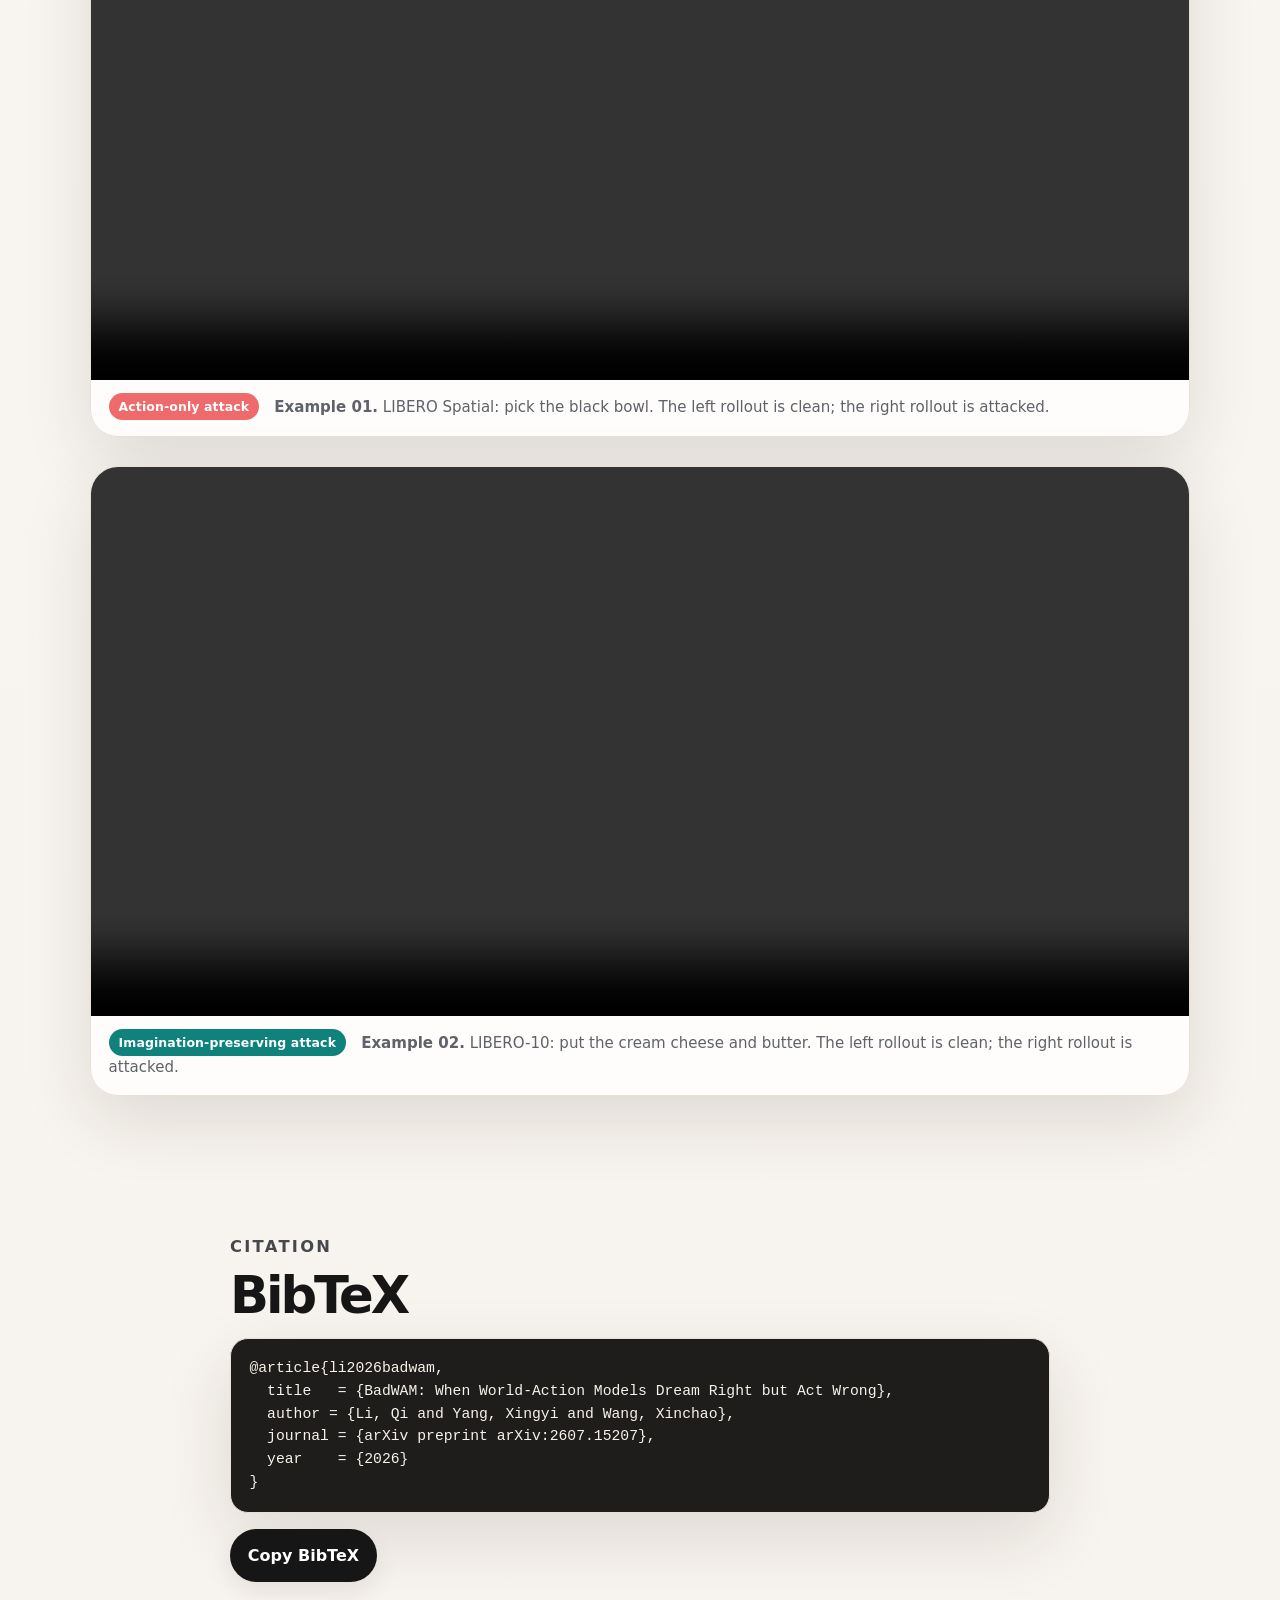
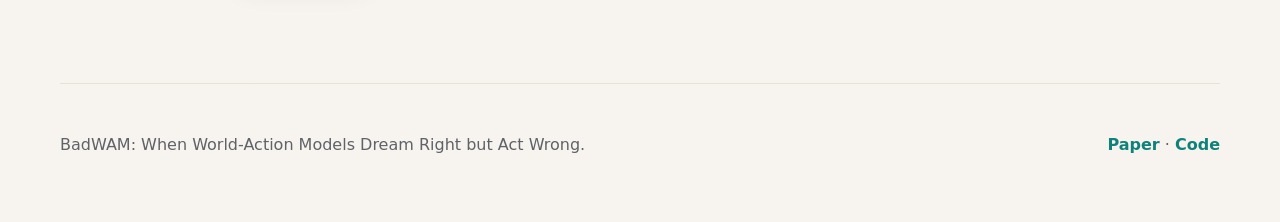
==== commit 112630aa: "Update index.html" ====
--- a/docs/index.html
+++ b/docs/index.html
@@ -42,7 +42,9 @@
             When World-Action Models Dream Right but Act Wrong
           </h1>
           <p class="authors">
-            Qi Li<sup>1</sup> · Xingyi Yang<sup>2</sup> · Xinchao Wang<sup>1†</sup>
+            <a href="https://liqiiiii.github.io/" target="_blank" rel="noopener noreferrer">Qi Li</a><sup>1</sup> ·
+            <a href="https://adamdad.github.io/" target="_blank" rel="noopener noreferrer">Xingyi Yang</a><sup>2</sup> ·
+            <a href="https://sites.google.com/site/sitexinchaowang/" target="_blank" rel="noopener noreferrer">Xinchao Wang</a><sup>1†</sup>
           </p>
           <p class="affiliation">
             <sup>1</sup>National University of Singapore · <sup>2</sup>The Hong Kong Polytechnic University · <sup>†</sup>Corresponding author
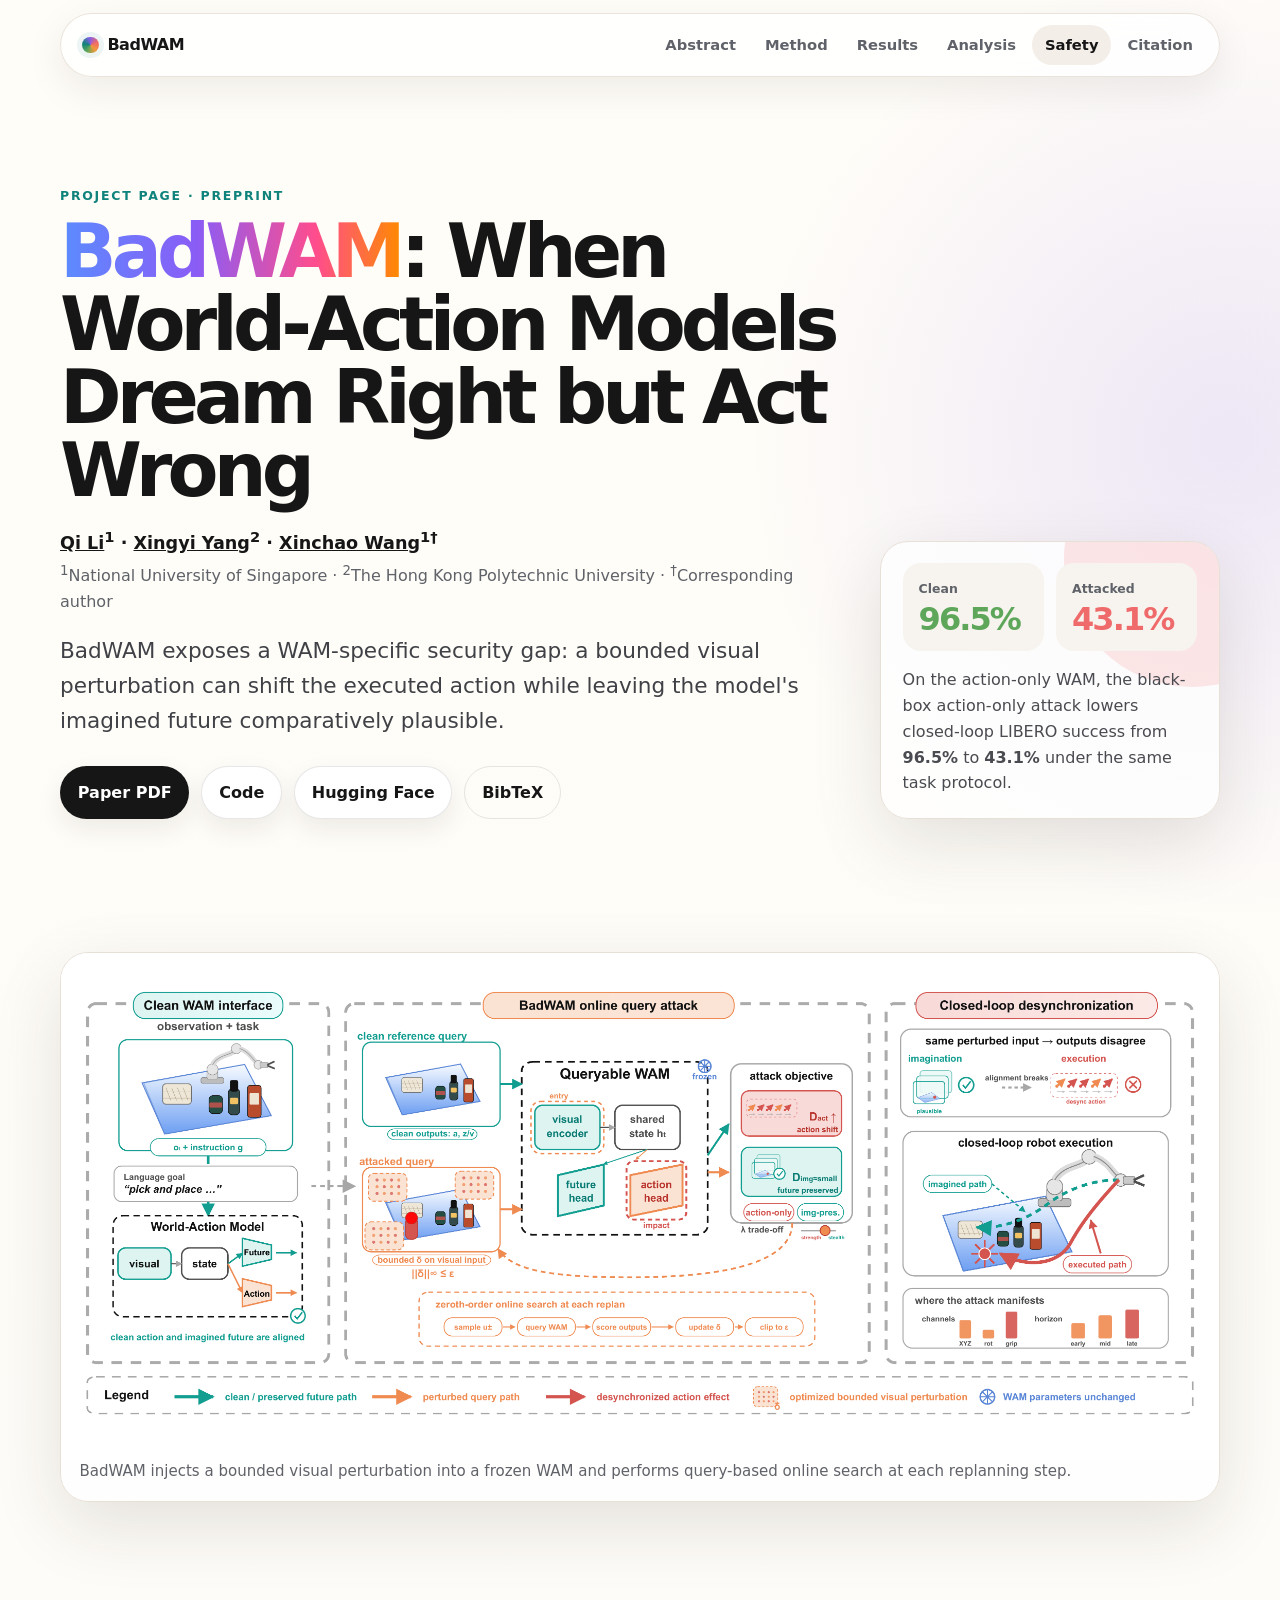
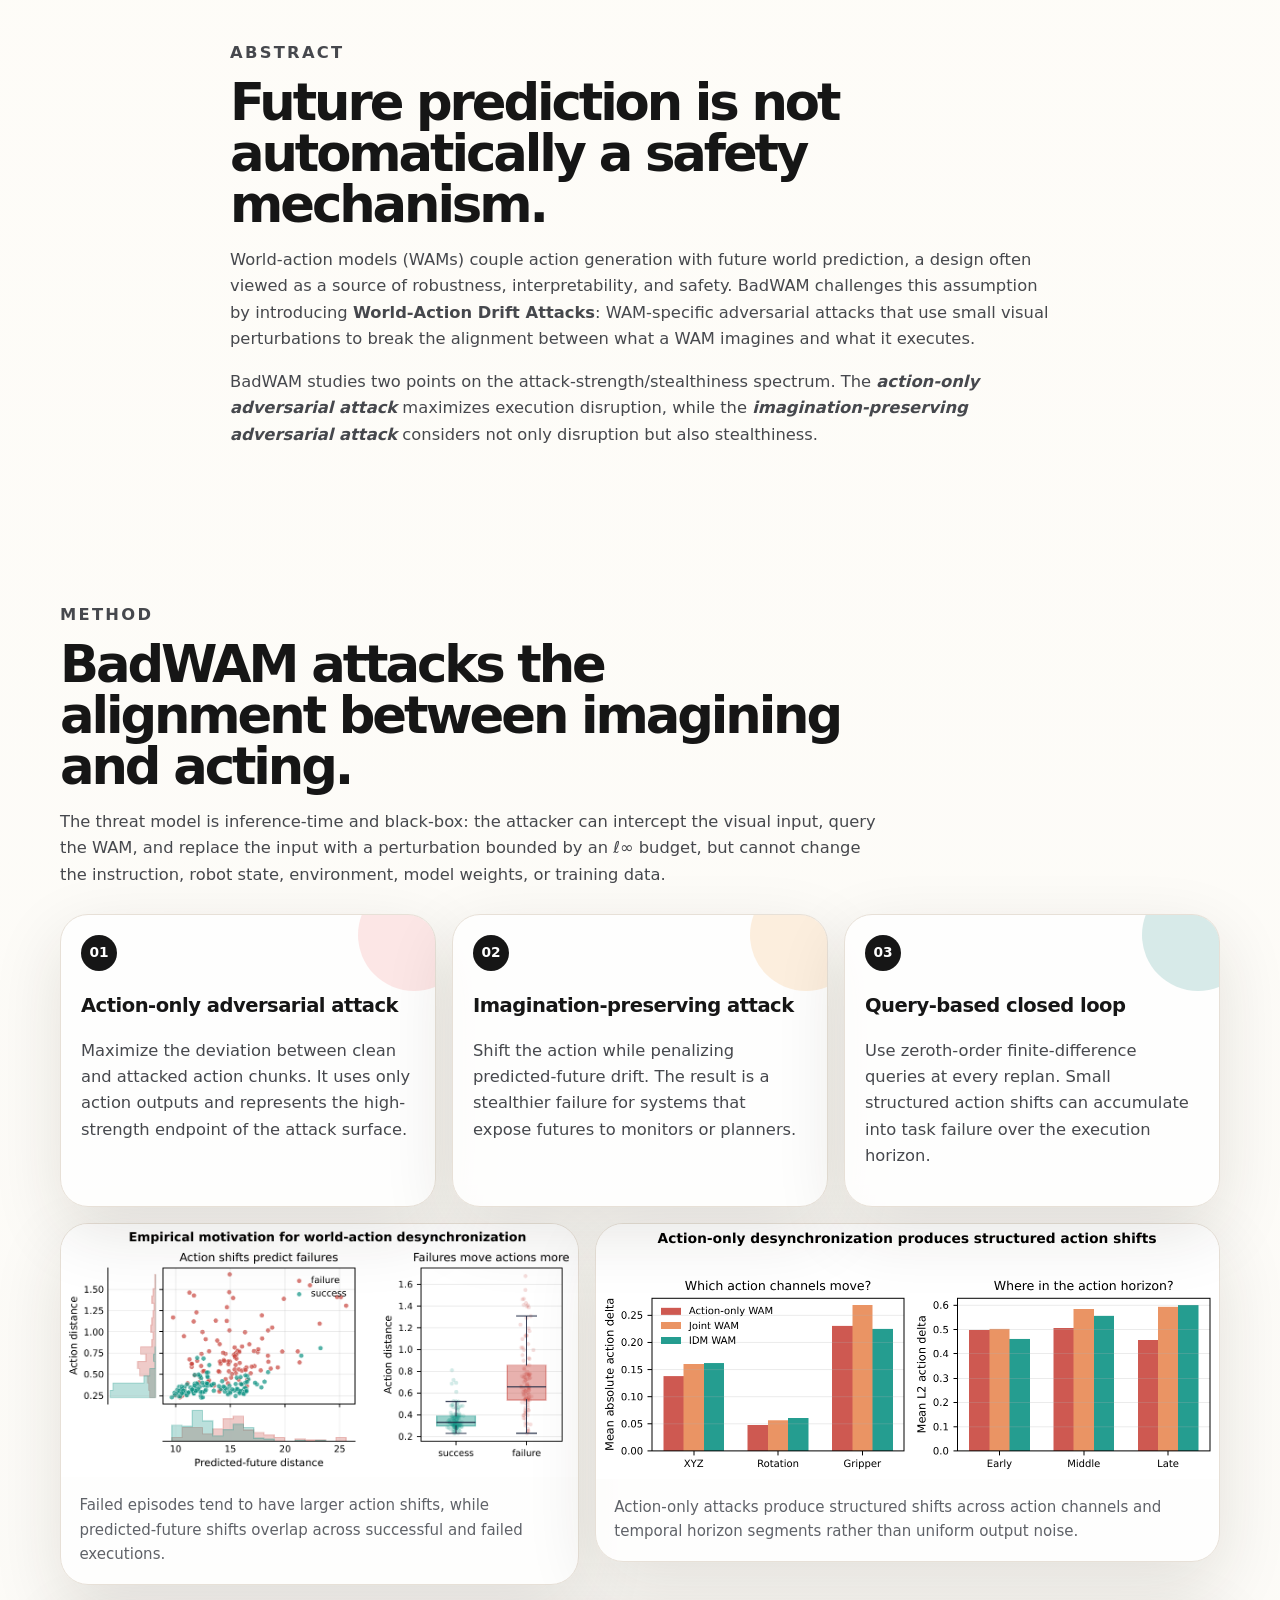
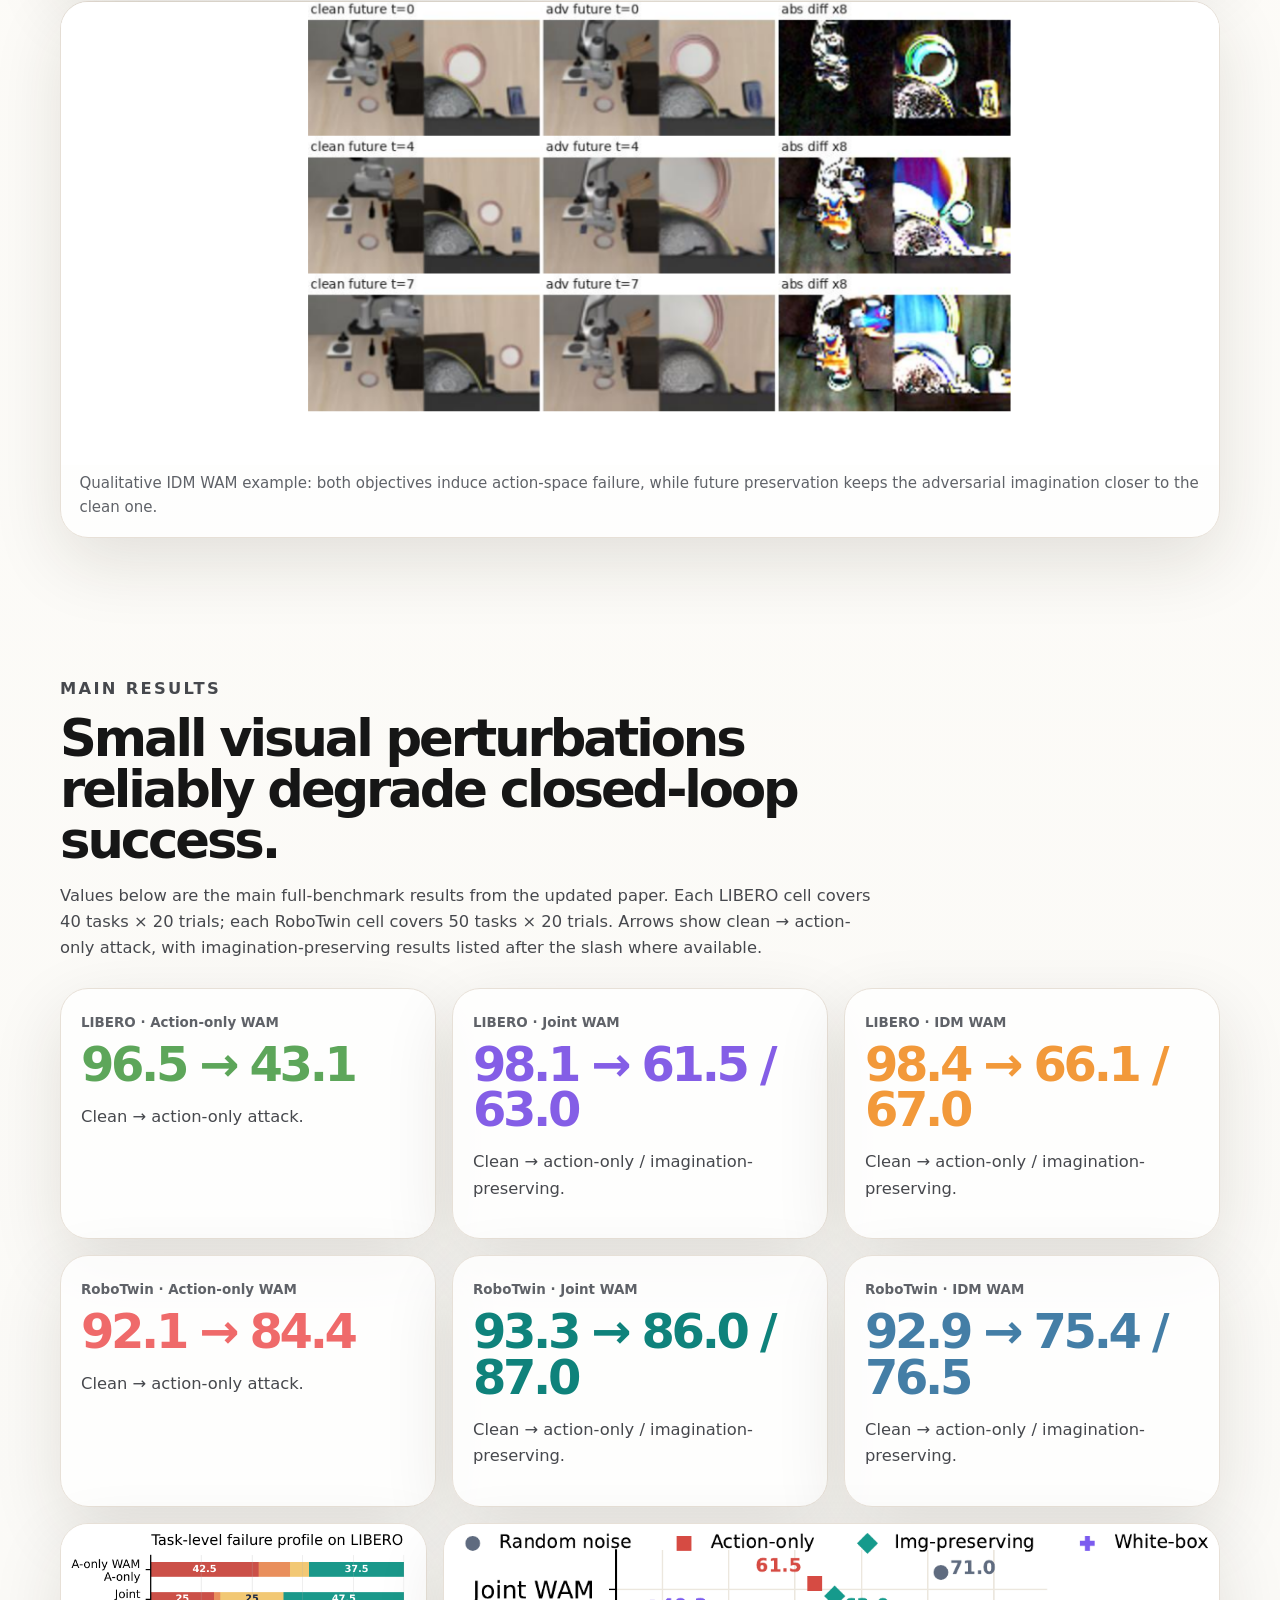
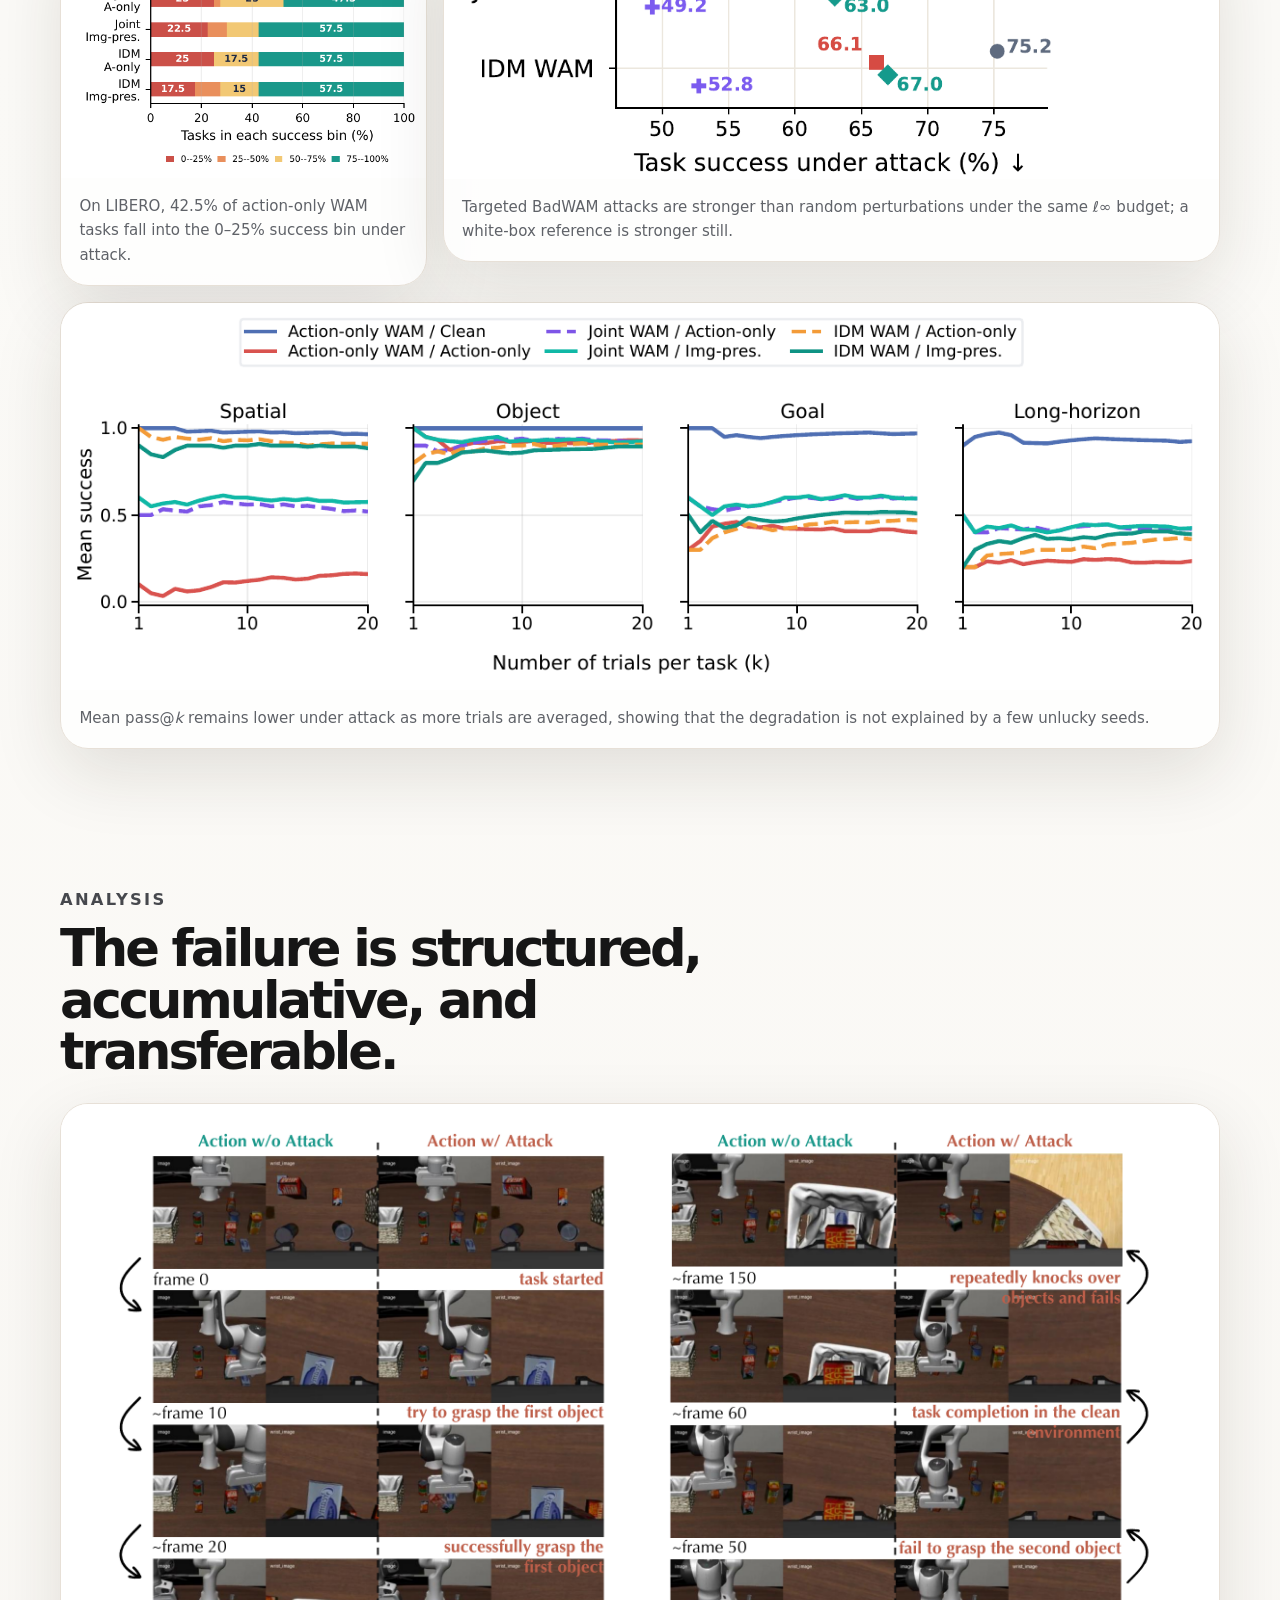
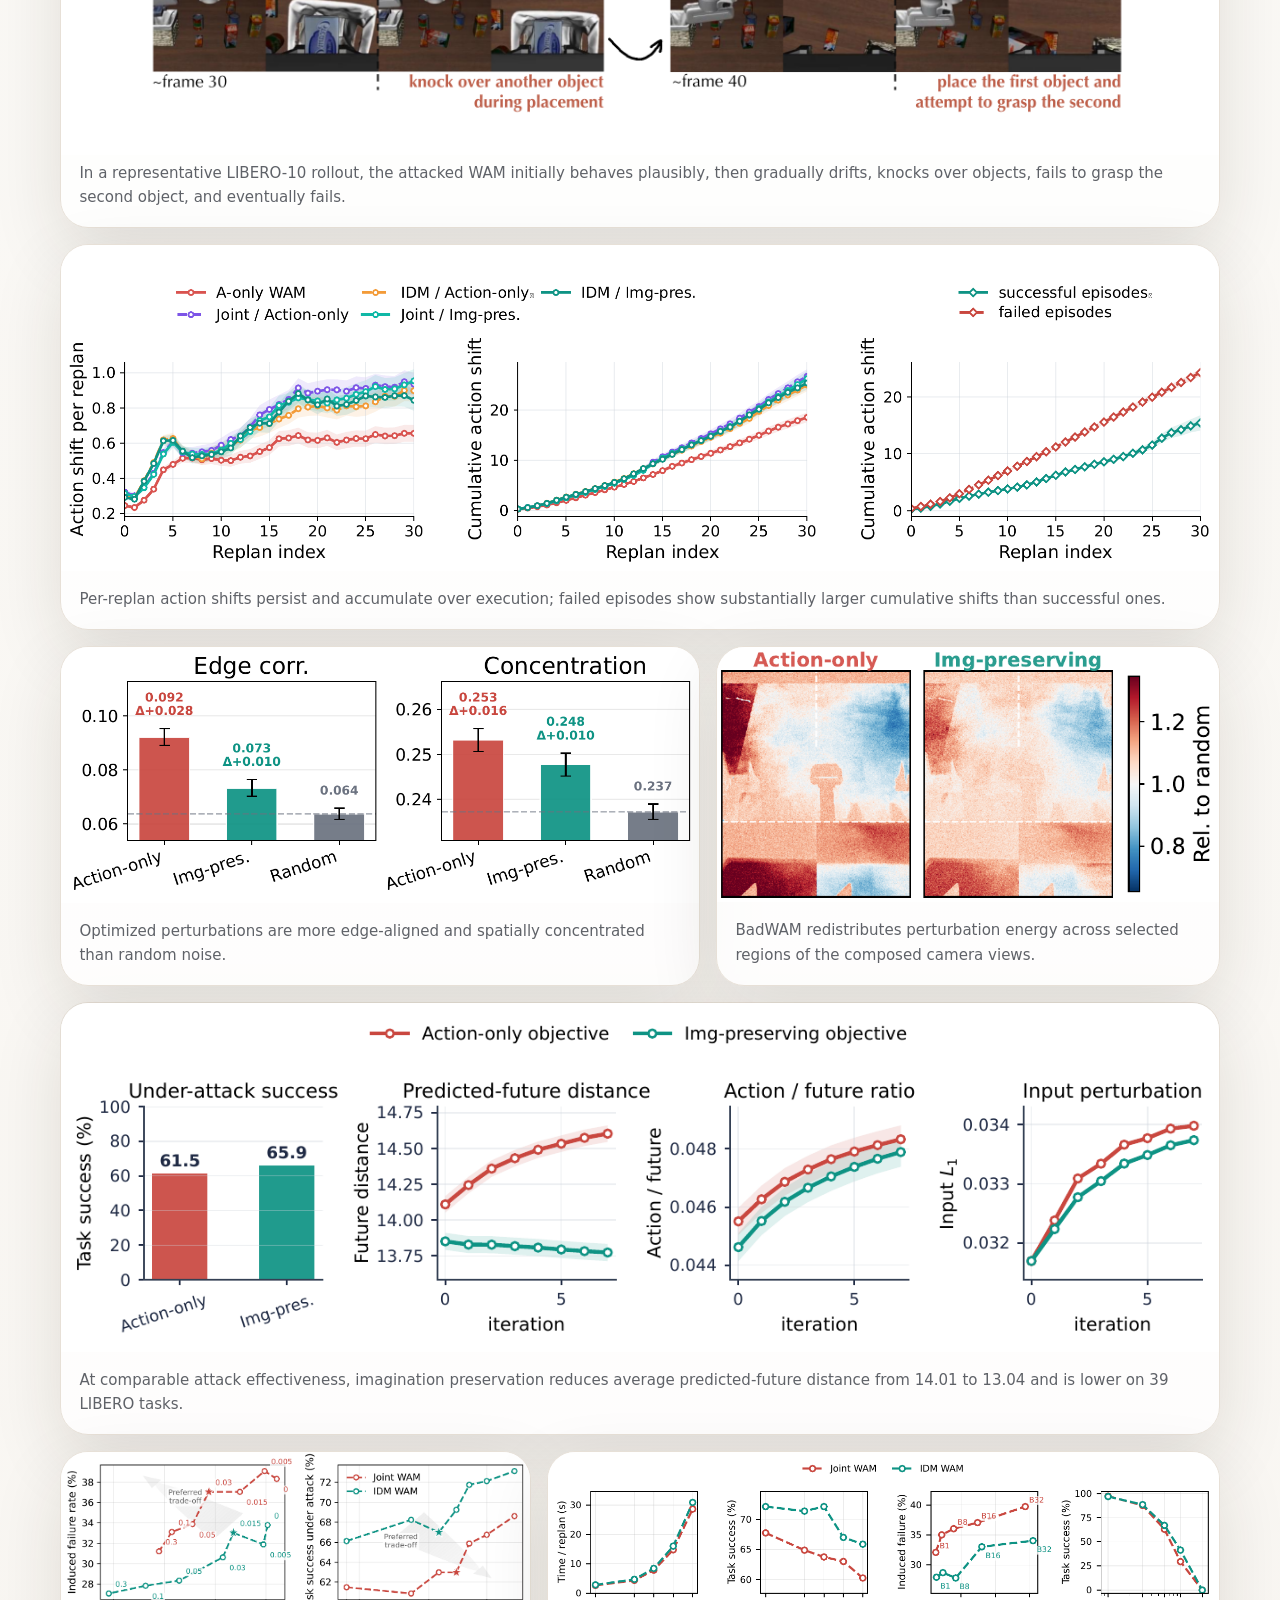
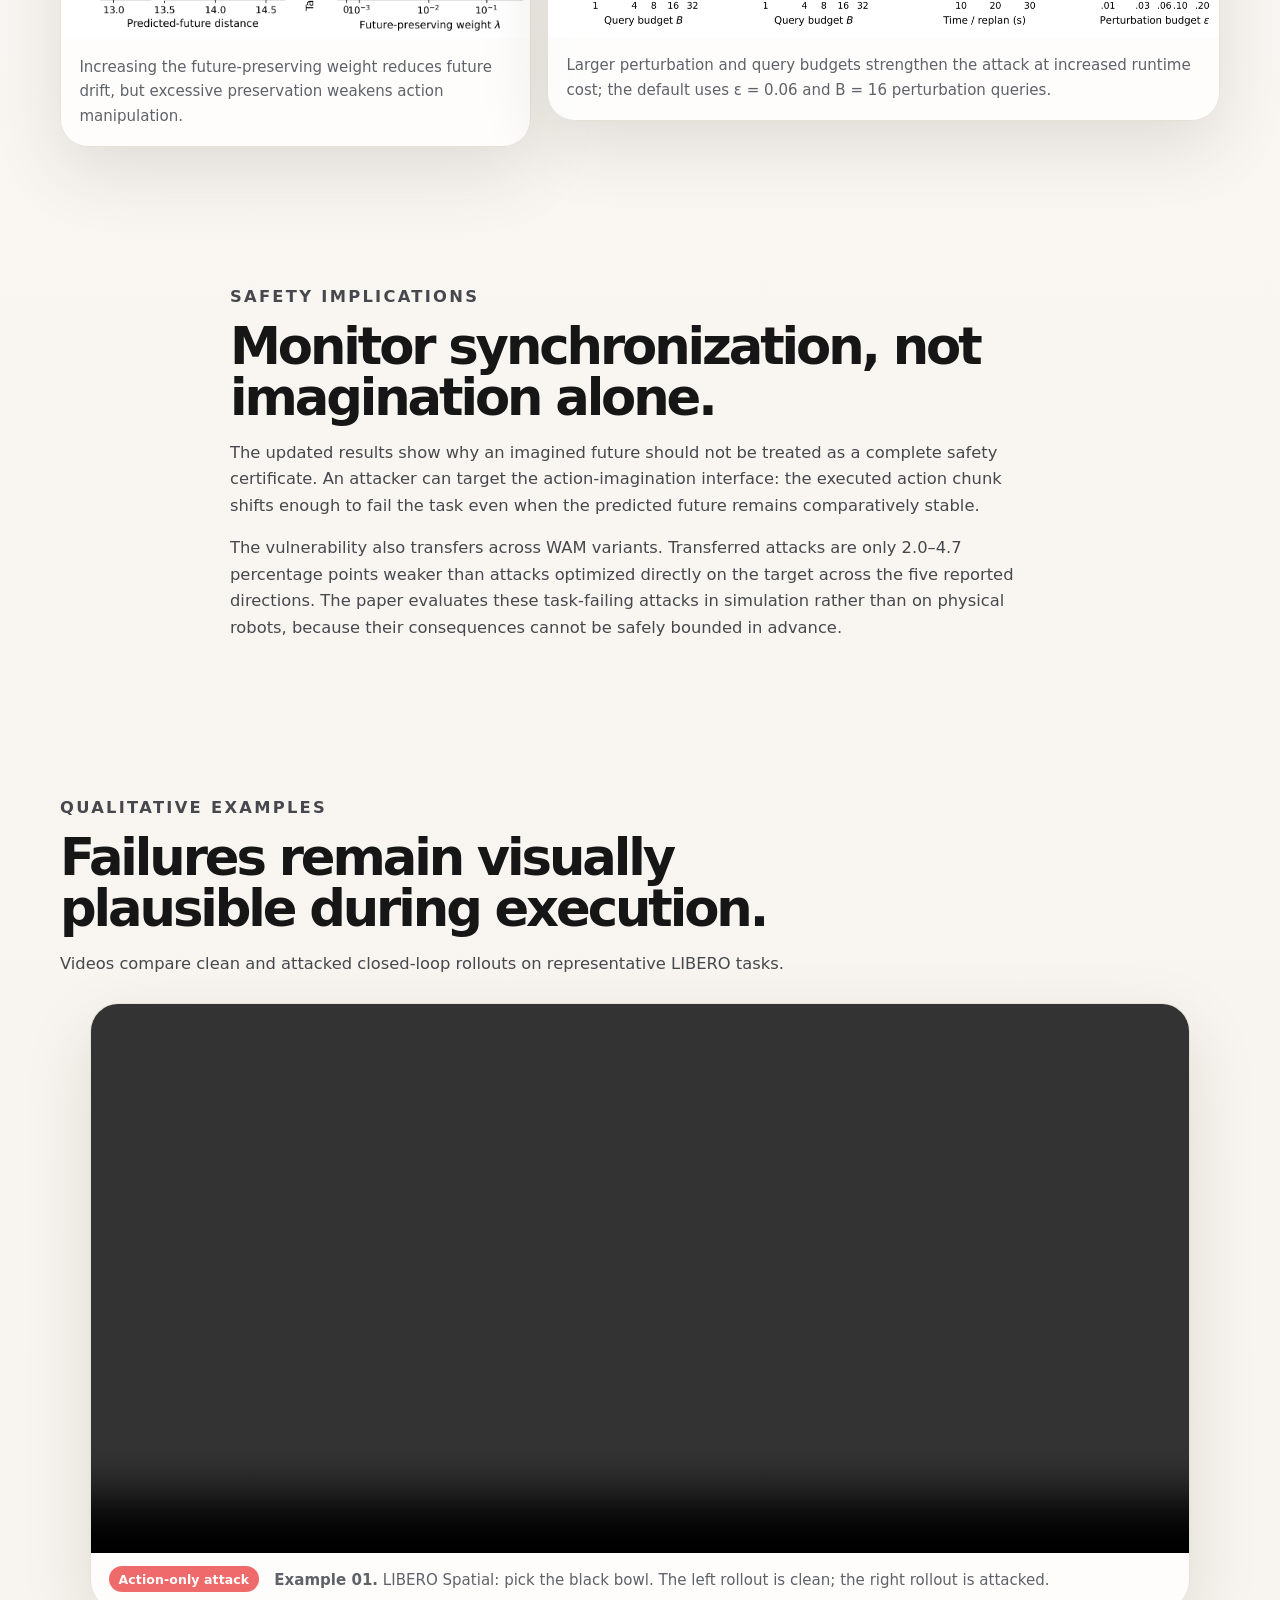
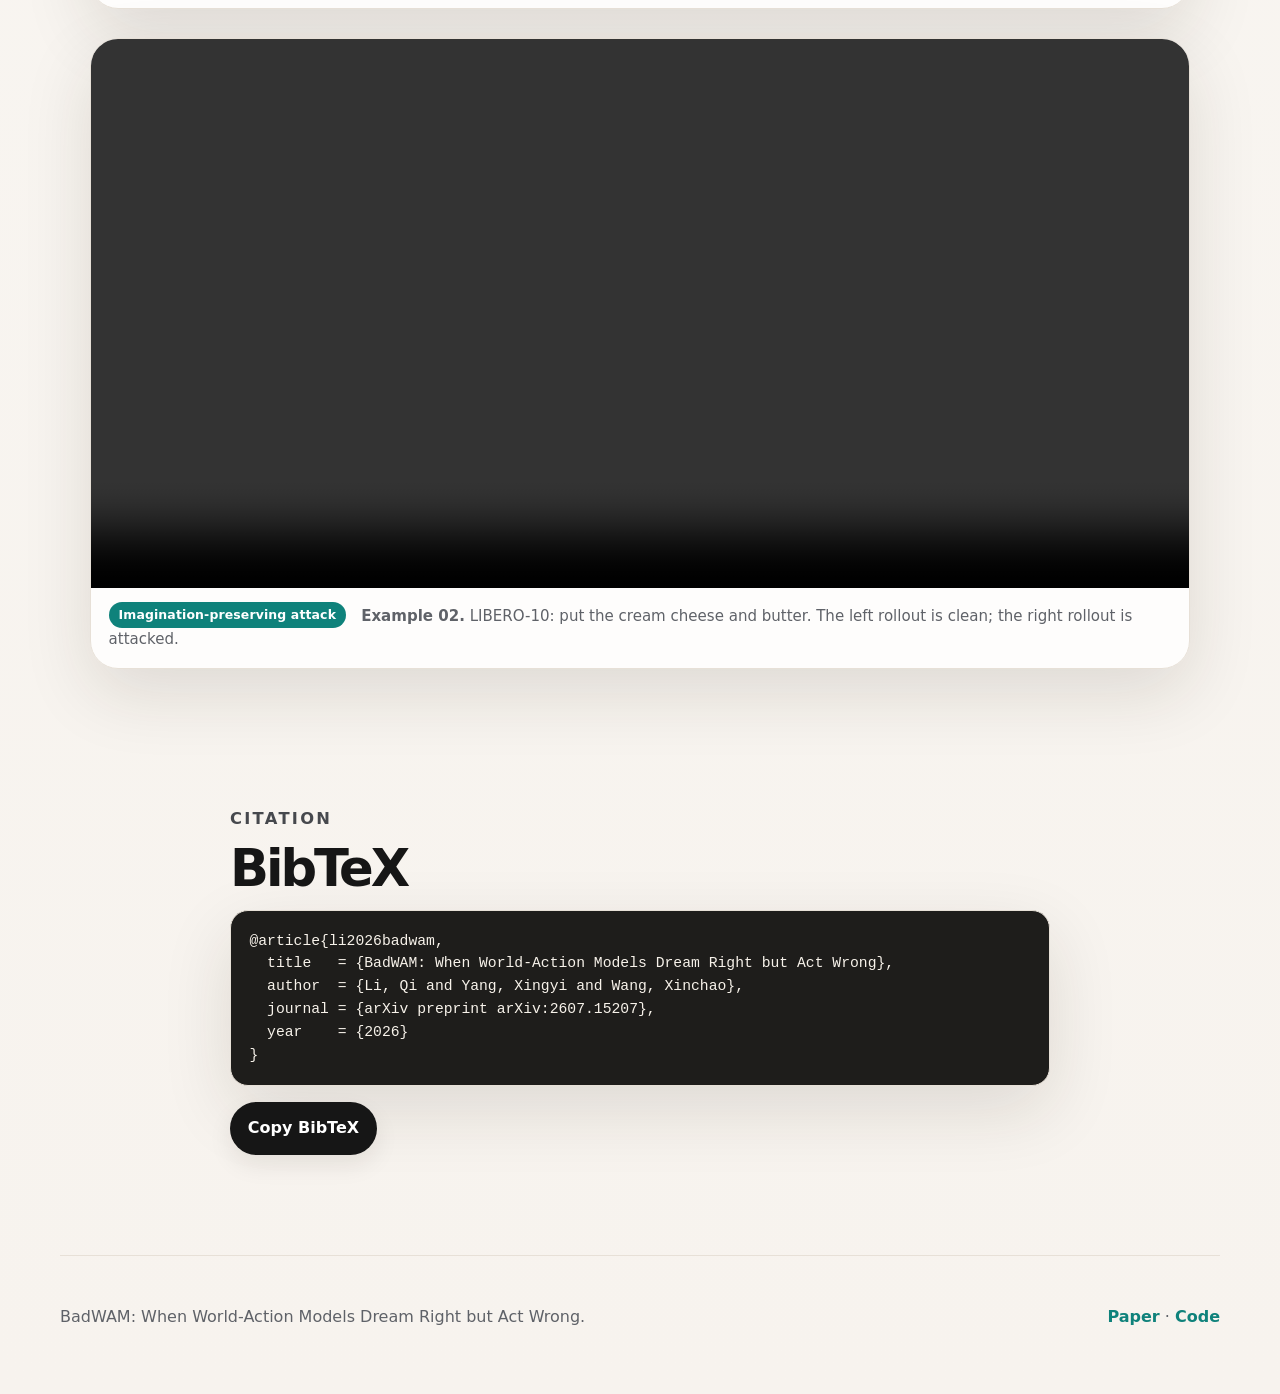
==== commit 3a4e2e43: "update project page" ====
--- a/docs/index.html
+++ b/docs/index.html
@@ -10,11 +10,11 @@
     <meta property="og:title" content="BadWAM" />
     <meta
       property="og:description"
-      content="World-action adversarial attacks against world-action models."
+      content="Black-box world-action drift attacks against world-action models."
     />
     <meta property="og:type" content="website" />
     <meta property="og:image" content="assets/images/method_overview.png" />
-    <title>BadWAM</title>
+    <title>BadWAM: When World-Action Models Dream Right but Act Wrong</title>
     <link rel="stylesheet" href="style.css" />
   </head>
 
@@ -29,6 +29,7 @@
         <a href="#method">Method</a>
         <a href="#results">Results</a>
         <a href="#analysis">Analysis</a>
+        <a href="#safety">Safety</a>
         <a href="#citation">Citation</a>
       </nav>
     </header>
@@ -50,12 +51,13 @@
             <sup>1</sup>National University of Singapore · <sup>2</sup>The Hong Kong Polytechnic University · <sup>†</sup>Corresponding author
           </p>
           <p class="tagline">
-            BadWAM shows that a world action model can appear to imagine a plausible future while
-            executing actions that have been adversarially shifted toward task failure.
+            BadWAM exposes a WAM-specific security gap: a bounded visual perturbation can
+            shift the executed action while leaving the model's imagined future comparatively plausible.
           </p>
           <div class="button-row">
             <a class="button primary" href="assets/paper/BadWAM.pdf">Paper PDF</a>
             <a class="button" href="https://github.com/LiQiiiii/BadWAM">Code</a>
+            <a class="button" href="https://huggingface.co/collections/LIQIIIII/badwam">Hugging Face</a>
             <a class="button ghost" href="#citation">BibTeX</a>
           </div>
         </div>
@@ -66,13 +68,13 @@
               <strong>96.5%</strong>
             </div>
             <div>
-              <span>Under attack</span>
+              <span>Attacked</span>
               <strong>43.1%</strong>
             </div>
           </div>
           <p>
-            Action-only adversarial attack reduces closed-loop LIBERO success on the
-            action-only WAM from <b>96.5%</b> to <b>43.1%</b>.
+            On the action-only WAM, the black-box action-only attack lowers closed-loop
+            LIBERO success from <b>96.5%</b> to <b>43.1%</b> under the same task protocol.
           </p>
         </aside>
       </section>
@@ -81,8 +83,8 @@
         <figure class="image-card hero-image">
           <img src="assets/images/method_overview.png" alt="BadWAM method overview" />
           <figcaption>
-            BadWAM injects small visual perturbations and searches online over a frozen
-            WAM to desynchronize the action pathway from the imagination pathway.
+            BadWAM injects a bounded visual perturbation into a frozen WAM and performs
+            query-based online search at each replanning step.
           </figcaption>
         </figure>
       </section>
@@ -91,28 +93,30 @@
         <p class="eyebrow">Abstract</p>
         <h2>Future prediction is not automatically a safety mechanism.</h2>
         <p>
-          World-action models (WAMs) couple action generation with future world
-          prediction, a design often viewed as a source of robustness, interpretability,
-          and safety. BadWAM challenges this assumption. It models
-          <strong>World-Action Drift Attacks</strong>: a new class of WAM-specific adversarial attacks that use small visual
-          perturbations to break the alignment between what a WAM imagines and what it executes.
+          World-action models (WAMs) couple action generation with future world prediction,
+          a design often viewed as a source of robustness, interpretability, and safety.
+          BadWAM challenges this assumption by introducing <strong>World-Action Drift Attacks</strong>:
+          WAM-specific adversarial attacks that use small visual perturbations to break the
+          alignment between what a WAM imagines and what it executes.
         </p>
         <p>
-          BadWAM instantiates two complementary objectives. The
-          <strong><em>action-only adversarial attack</em></strong> prioritizes disruption by
-          driving the model toward task-failing actions. The
-          <strong><em>imagination-preserving adversarial attack</em></strong> additionally
-          keeps the predicted future close to the clean imagination, producing a stealthier
-          failure mode. Across WAM variants and closed-loop robot tasks, BadWAM
-          substantially reduces task success and shows that plausible imagined futures
-          alone are not sufficient evidence of safe execution.
+          BadWAM studies two points on the attack-strength/stealthiness spectrum. The
+          <strong><em>action-only adversarial attack</em></strong> maximizes execution disruption,
+          while the <strong><em>imagination-preserving adversarial attack</em></strong> considers
+          not only disruption but also stealthiness.
         </p>
       </section>
 
       <section id="method" class="section">
         <div class="section-head">
           <p class="eyebrow">Method</p>
-          <h2>BadWAM attacks the synchronization between imagining and acting.</h2>
+          <h2>BadWAM attacks the alignment between imagining and acting.</h2>
+          <p>
+            The threat model is inference-time and black-box: the attacker can intercept the
+            visual input, query the WAM, and replace the input with a perturbation bounded by
+            an <span aria-label="ell infinity">ℓ∞</span> budget, but cannot change the instruction,
+            robot state, environment, model weights, or training data.
+          </p>
         </div>
 
         <div class="method-grid">
@@ -120,99 +124,119 @@
             <span class="step">01</span>
             <h3>Action-only adversarial attack</h3>
             <p>
-              The attacker maximizes the deviation between clean and attacked action
-              chunks under a bounded visual perturbation. This captures high-strength
-              action hijacking when disruption is the main goal.
+              Maximize the deviation between clean and attacked action chunks. It uses only
+              action outputs and represents the high-strength endpoint of the attack surface.
             </p>
           </article>
           <article class="method-card orange">
             <span class="step">02</span>
-            <h3>Imagination-preserving adversarial attack</h3>
+            <h3>Imagination-preserving attack</h3>
             <p>
-              The attacker still shifts the action, but regularizes the predicted future
-              to remain close to the clean imagination. This creates a stealthier
-              WAM-specific failure.
+              Shift the action while penalizing predicted-future drift. The result is a
+              stealthier failure for systems that expose futures to monitors or planners.
             </p>
           </article>
           <article class="method-card teal">
             <span class="step">03</span>
-            <h3>Closed-loop execution</h3>
+            <h3>Query-based closed loop</h3>
             <p>
-              Small replan-level shifts accumulate through robot execution, especially on
-              spatial and long-horizon tasks where timing and geometry leave little
-              tolerance for action drift.
+              Use zeroth-order finite-difference queries at every replan. Small structured
+              action shifts can accumulate into task failure over the execution horizon.
             </p>
           </article>
         </div>
 
-        <div class="two-col">
-          <figure class="image-card">
-            <img src="assets/images/desync_evidence_overleaf.png" alt="Action and future statistics" />
+        <div class="two-col method-figures">
+          <figure class="image-card">
+            <img src="assets/images/desync_evidence_overleaf.png" alt="Action and future shift statistics" />
             <figcaption>
               Failed episodes tend to have larger action shifts, while predicted-future
-              shifts can overlap with successful episodes.
-            </figcaption>
-          </figure>
-          <figure class="image-card">
-            <img src="assets/images/action_structure.png" alt="Action component analysis" />
-            <figcaption>
-              The attack induces structured shifts across action channels and horizons,
-              rather than unstructured noise.
-            </figcaption>
-          </figure>
-        </div>
+              shifts overlap across successful and failed executions.
+            </figcaption>
+          </figure>
+          <figure class="image-card">
+            <img src="assets/images/action_structure.png" alt="Structured action-channel shifts" />
+            <figcaption>
+              Action-only attacks produce structured shifts across action channels and
+              temporal horizon segments rather than uniform output noise.
+            </figcaption>
+          </figure>
+        </div>
+
+        <figure class="image-card wide future-example">
+          <img src="assets/images/future_without_preservation.png" alt="Imagined future without preservation" />
+          <figcaption>
+            Qualitative IDM WAM example: both objectives induce action-space failure, while
+            future preservation keeps the adversarial imagination closer to the clean one.
+          </figcaption>
+        </figure>
       </section>
 
       <section id="results" class="section">
         <div class="section-head">
           <p class="eyebrow">Main results</p>
-          <h2>BadWAM reliably degrades closed-loop task success.</h2>
+          <h2>Small visual perturbations reliably degrade closed-loop success.</h2>
+          <p>
+            Values below are the main full-benchmark results from the updated paper. Each
+            LIBERO cell covers 40 tasks × 20 trials; each RoboTwin cell covers 50 tasks × 20 trials.
+            Arrows show clean → action-only attack, with imagination-preserving results listed after the slash where available.
+          </p>
         </div>
 
         <div class="result-grid">
           <article class="result-card green">
-            <span>Action-only WAM</span>
+            <span>LIBERO · Action-only WAM</span>
             <strong>96.5 → 43.1</strong>
-            <p>LIBERO success under action-only attack.</p>
+            <p>Clean → action-only attack.</p>
           </article>
           <article class="result-card purple">
-            <span>Joint WAM</span>
-            <strong>98.1 → 61.5</strong>
-            <p>LIBERO success under action-only attack.</p>
+            <span>LIBERO · Joint WAM</span>
+            <strong>98.1 → 61.5 / 63.0</strong>
+            <p>Clean → action-only / imagination-preserving.</p>
           </article>
           <article class="result-card orange">
-            <span>IDM WAM</span>
-            <strong>98.4 → 66.1</strong>
-            <p>LIBERO success under action-only attack.</p>
+            <span>LIBERO · IDM WAM</span>
+            <strong>98.4 → 66.1 / 67.0</strong>
+            <p>Clean → action-only / imagination-preserving.</p>
           </article>
           <article class="result-card red">
-            <span>RoboTwin</span>
+            <span>RoboTwin · Action-only WAM</span>
             <strong>92.1 → 84.4</strong>
-            <p>Action-only WAM success under the same attack protocol.</p>
-          </article>
-        </div>
-
-        <div class="two-col">
-          <figure class="image-card">
-            <img src="assets/images/main_results.png" alt="Task-level failure profile" />
-            <figcaption>
-              Task-level failure profile: attacked tasks move into lower success bins.
-            </figcaption>
-          </figure>
-          <figure class="image-card">
-            <img src="assets/images/suite_heatmap.png" alt="Per-suite success heatmap" />
-            <figcaption>
-              Spatial and long-horizon suites are especially vulnerable to accumulated
-              action errors.
+            <p>Clean → action-only attack.</p>
+          </article>
+          <article class="result-card teal">
+            <span>RoboTwin · Joint WAM</span>
+            <strong>93.3 → 86.0 / 87.0</strong>
+            <p>Clean → action-only / imagination-preserving.</p>
+          </article>
+          <article class="result-card blue">
+            <span>RoboTwin · IDM WAM</span>
+            <strong>92.9 → 75.4 / 76.5</strong>
+            <p>Clean → action-only / imagination-preserving.</p>
+          </article>
+        </div>
+
+        <div class="two-col results-figures">
+          <figure class="image-card">
+            <img src="assets/images/main_results.png" alt="Task-level LIBERO failure profile" />
+            <figcaption>
+              On LIBERO, 42.5% of action-only WAM tasks fall into the 0–25% success bin under attack.
+            </figcaption>
+          </figure>
+          <figure class="image-card">
+            <img src="assets/images/random_baseline.png" alt="Random and targeted attack comparison" />
+            <figcaption>
+              Targeted BadWAM attacks are stronger than random perturbations under the same
+              <span aria-label="ell infinity">ℓ∞</span> budget; a white-box reference is stronger still.
             </figcaption>
           </figure>
         </div>
 
         <figure class="image-card wide">
-          <img src="assets/images/success_by_suite.png" alt="Success over repeated trials by suite" />
-          <figcaption>
-            The success gap persists as more trials are averaged, showing that BadWAM is
-            not merely exploiting a few unlucky seeds.
+          <img src="assets/images/success_by_suite.png" alt="Pass at k across LIBERO suites" />
+          <figcaption>
+            Mean pass@<em>k</em> remains lower under attack as more trials are averaged,
+            showing that the degradation is not explained by a few unlucky seeds.
           </figcaption>
         </figure>
       </section>
@@ -220,105 +244,123 @@
       <section id="analysis" class="section">
         <div class="section-head">
           <p class="eyebrow">Analysis</p>
-          <h2>Attack strength and stealthiness form a measurable trade-off.</h2>
-        </div>
+          <h2>The failure is structured, accumulative, and transferable.</h2>
+        </div>
+
+        <figure class="image-card wide rollout-figure">
+          <img src="assets/images/action_case.png" alt="Clean and attacked LIBERO rollout" />
+          <figcaption>
+            In a representative LIBERO-10 rollout, the attacked WAM initially behaves
+            plausibly, then gradually drifts, knocks over objects, fails to grasp the second
+            object, and eventually fails.
+          </figcaption>
+        </figure>
 
         <figure class="image-card wide">
-          <img
-            src="assets/images/matched_stealth.png"
-            alt="Matched-strength stealth dynamics"
-          />
-          <figcaption>
-            Under matched perturbation and query budgets, the imagination-preserving
-            objective maintains comparable attack strength while reducing predicted-future
-            drift.
-          </figcaption>
-        </figure>
+          <img src="assets/images/closed_loop_accumulation.png" alt="Action-shift accumulation over replanning" />
+          <figcaption>
+            Per-replan action shifts persist and accumulate over execution; failed episodes
+            show substantially larger cumulative shifts than successful ones.
+          </figcaption>
+        </figure>
+
+        <div class="two-col fingerprint-figures">
+          <figure class="image-card">
+            <img src="assets/images/perturbation_fingerprint.png" alt="Spatial perturbation fingerprint" />
+            <figcaption>
+              Optimized perturbations are more edge-aligned and spatially concentrated than random noise.
+            </figcaption>
+          </figure>
+          <figure class="image-card">
+            <img src="assets/images/perturbation_heatmap.png" alt="Relative perturbation heatmaps" />
+            <figcaption>
+              BadWAM redistributes perturbation energy across selected regions of the composed camera views.
+            </figcaption>
+          </figure>
+        </div>
 
         <figure class="image-card wide">
-          <img src="assets/images/efficiency.png" alt="Efficiency and perturbation budget" />
-          <figcaption>
-            Query budget and perturbation budget shape the strength-runtime frontier.
-          </figcaption>
-        </figure>
-      </section>
-
-      <section id="qualitative" class="section">
+          <img src="assets/images/matched_stealth.png" alt="Matched-strength imagination-preservation trade-off" />
+          <figcaption>
+            At comparable attack effectiveness, imagination preservation reduces average
+            predicted-future distance from 14.01 to 13.04 and is lower on 39 LIBERO tasks.
+          </figcaption>
+        </figure>
+
+        <div class="two-col budget-figures">
+          <figure class="image-card">
+            <img src="assets/images/future_weight.png" alt="Future-preserving weight ablation" />
+            <figcaption>
+              Increasing the future-preserving weight reduces future drift, but excessive
+              preservation weakens action manipulation.
+            </figcaption>
+          </figure>
+          <figure class="image-card">
+            <img src="assets/images/efficiency.png" alt="Perturbation and query budget sensitivity" />
+            <figcaption>
+              Larger perturbation and query budgets strengthen the attack at increased runtime cost;
+              the default uses ε = 0.06 and B = 16 perturbation queries.
+            </figcaption>
+          </figure>
+        </div>
+      </section>
+
+      <section id="safety" class="section narrow">
+        <p class="eyebrow">Safety implications</p>
+        <h2>Monitor synchronization, not imagination alone.</h2>
+        <p>
+          The updated results show why an imagined future should not be treated as a complete
+          safety certificate. An attacker can target the action-imagination interface: the
+          executed action chunk shifts enough to fail the task even when the predicted future
+          remains comparatively stable.
+        </p>
+        <p>
+          The vulnerability also transfers across WAM variants. Transferred attacks are only
+          2.0–4.7 percentage points weaker than attacks optimized directly on the target across
+          the five reported directions. The paper evaluates these task-failing attacks in
+          simulation rather than on physical robots, because their consequences cannot be
+          safely bounded in advance.
+        </p>
+      </section>
+
+      <section class="section">
         <div class="section-head">
-          <p class="eyebrow">Qualitative cases</p>
-          <h2>BadWAM failures are structured and visually interpretable.</h2>
-        </div>
-
-        <figure class="image-card wide">
-          <img src="assets/images/action_case.png" alt="Clean and attacked action case study" />
-          <figcaption>
-            A representative action-failure case: the attacked trajectory remains visually
-            plausible early on, then drifts into task failure through accumulated action
-            error.
-          </figcaption>
-        </figure>
-
-        <div class="two-col case-figures">
-          <figure class="image-card future-case">
-            <img
-              src="assets/images/future_without_preservation.png"
-              alt="Predicted future without preservation"
-            />
-            <figcaption>Without preservation, the predicted future drifts more visibly.</figcaption>
-          </figure>
-          <figure class="image-card future-case">
-            <img
-              src="assets/images/future_with_preservation.png"
-              alt="Predicted future with preservation"
-            />
-            <figcaption>
-              With preservation, the imagined future remains closer while the action still
-              fails.
-            </figcaption>
-          </figure>
-        </div>
-      </section>
-
-<section class="section">
-  <div class="section-head">
-    <p class="eyebrow">Qualitative examples</p>
-    <h2>BadWAM failures remain visually plausible during execution.</h2>
-    <p>
-      We show cropped rollout videos comparing clean and attacked executions.
-    </p>
-  </div>
-
-  <div class="video-grid video-grid-single">
-    <figure class="video-card">
-      <video controls muted loop playsinline preload="metadata">
-        <source src="assets/videos/libero_spatial_pick_black_bowl_action_only_attack_ex01.mp4" type="video/mp4" />
-      </video>
-      <figcaption>
-        <span class="attack-badge badge-action">Action-only attack</span>
-        <b>Example 01.</b> LIBERO Spatial: pick the black bowl.
-        The left rollout is clean; the right rollout is attacked.
-      </figcaption>
-    </figure>
-
-    <figure class="video-card">
-      <video controls muted loop playsinline preload="metadata">
-        <source src="assets/videos/libero_10_put_cream_cheese_and_butter_imagination_preserving_attack_ex02.mp4" type="video/mp4" />
-      </video>
-      <figcaption>
-        <span class="attack-badge badge-imgpres">Imagination-preserving attack</span>
-        <b>Example 02.</b> LIBERO-10: put the cream cheese and butter.
-        The left rollout is clean; the right rollout is attacked.
-      </figcaption>
-    </figure>
-  </div>
-</section>
+          <p class="eyebrow">Qualitative examples</p>
+          <h2>Failures remain visually plausible during execution.</h2>
+          <p>Videos compare clean and attacked closed-loop rollouts on representative LIBERO tasks.</p>
+        </div>
+
+        <div class="video-grid video-grid-single">
+          <figure class="video-card">
+            <video controls muted loop playsinline preload="metadata">
+              <source src="assets/videos/libero_spatial_pick_black_bowl_action_only_attack_ex01.mp4" type="video/mp4" />
+            </video>
+            <figcaption>
+              <span class="attack-badge badge-action">Action-only attack</span>
+              <b>Example 01.</b> LIBERO Spatial: pick the black bowl. The left rollout is clean;
+              the right rollout is attacked.
+            </figcaption>
+          </figure>
+
+          <figure class="video-card">
+            <video controls muted loop playsinline preload="metadata">
+              <source src="assets/videos/libero_10_put_cream_cheese_and_butter_imagination_preserving_attack_ex02.mp4" type="video/mp4" />
+            </video>
+            <figcaption>
+              <span class="attack-badge badge-imgpres">Imagination-preserving attack</span>
+              <b>Example 02.</b> LIBERO-10: put the cream cheese and butter. The left rollout is
+              clean; the right rollout is attacked.
+            </figcaption>
+          </figure>
+        </div>
+      </section>
 
       <section id="citation" class="section narrow">
         <p class="eyebrow">Citation</p>
         <h2>BibTeX</h2>
         <pre><code id="bibtex">@article{li2026badwam,
   title   = {BadWAM: When World-Action Models Dream Right but Act Wrong},
-  author = {Li, Qi and Yang, Xingyi and Wang, Xinchao},
+  author  = {Li, Qi and Yang, Xingyi and Wang, Xinchao},
   journal = {arXiv preprint arXiv:2607.15207},
   year    = {2026}
 }</code></pre>
@@ -330,9 +372,7 @@
     </main>
 
     <footer class="footer">
-      <p>
-        BadWAM: When World-Action Models Dream Right but Act Wrong.
-      </p>
+      <p>BadWAM: When World-Action Models Dream Right but Act Wrong.</p>
       <p>
         <a href="assets/paper/BadWAM.pdf">Paper</a>
         <span aria-hidden="true">·</span>
--- a/docs/style.css
+++ b/docs/style.css
@@ -246,6 +246,7 @@
   color: var(--muted);
   font-size: 0.78rem;
   font-weight: 760;
+  white-space: nowrap;
 }
 
 .mini-chart strong {
@@ -311,6 +312,7 @@
 
 .image-card {
   overflow: hidden;
+  margin: 0;
 }
 
 .image-card img {
@@ -345,6 +347,17 @@
   padding: 1rem 1.15rem 1.1rem;
   color: var(--muted);
   font-size: 0.94rem;
+}
+
+.future-example img {
+  aspect-ratio: 2.5 / 1;
+  object-fit: cover;
+  object-position: center 47%;
+}
+
+.future-example figcaption,
+.rollout-figure figcaption {
+  padding-top: 0.35rem;
 }
 
 .future-case figcaption {
@@ -423,8 +436,28 @@
   margin-top: 1rem;
 }
 
+.method-figures {
+  grid-template-columns: 0.83fr 1fr;
+  align-items: start;
+}
+
+.results-figures {
+  grid-template-columns: 1fr 2.12fr;
+  align-items: start;
+}
+
+.fingerprint-figures {
+  grid-template-columns: 1.27fr 1fr;
+  align-items: start;
+}
+
+.budget-figures {
+  grid-template-columns: 7fr 10fr;
+  align-items: start;
+}
+
 .result-grid {
-  grid-template-columns: repeat(4, minmax(0, 1fr));
+  grid-template-columns: repeat(3, minmax(0, 1fr));
 }
 
 .result-card span {
@@ -455,6 +488,14 @@
 
 .result-card.red strong {
   color: var(--red);
+}
+
+.result-card.teal strong {
+  color: var(--teal);
+}
+
+.result-card.blue strong {
+  color: var(--blue);
 }
 
 .wide {
@@ -513,6 +554,7 @@
   background: rgba(255, 255, 255, 0.84);
   box-shadow: var(--shadow);
   overflow: hidden;
+  margin: 0;
 }
 
 .video-card video {
